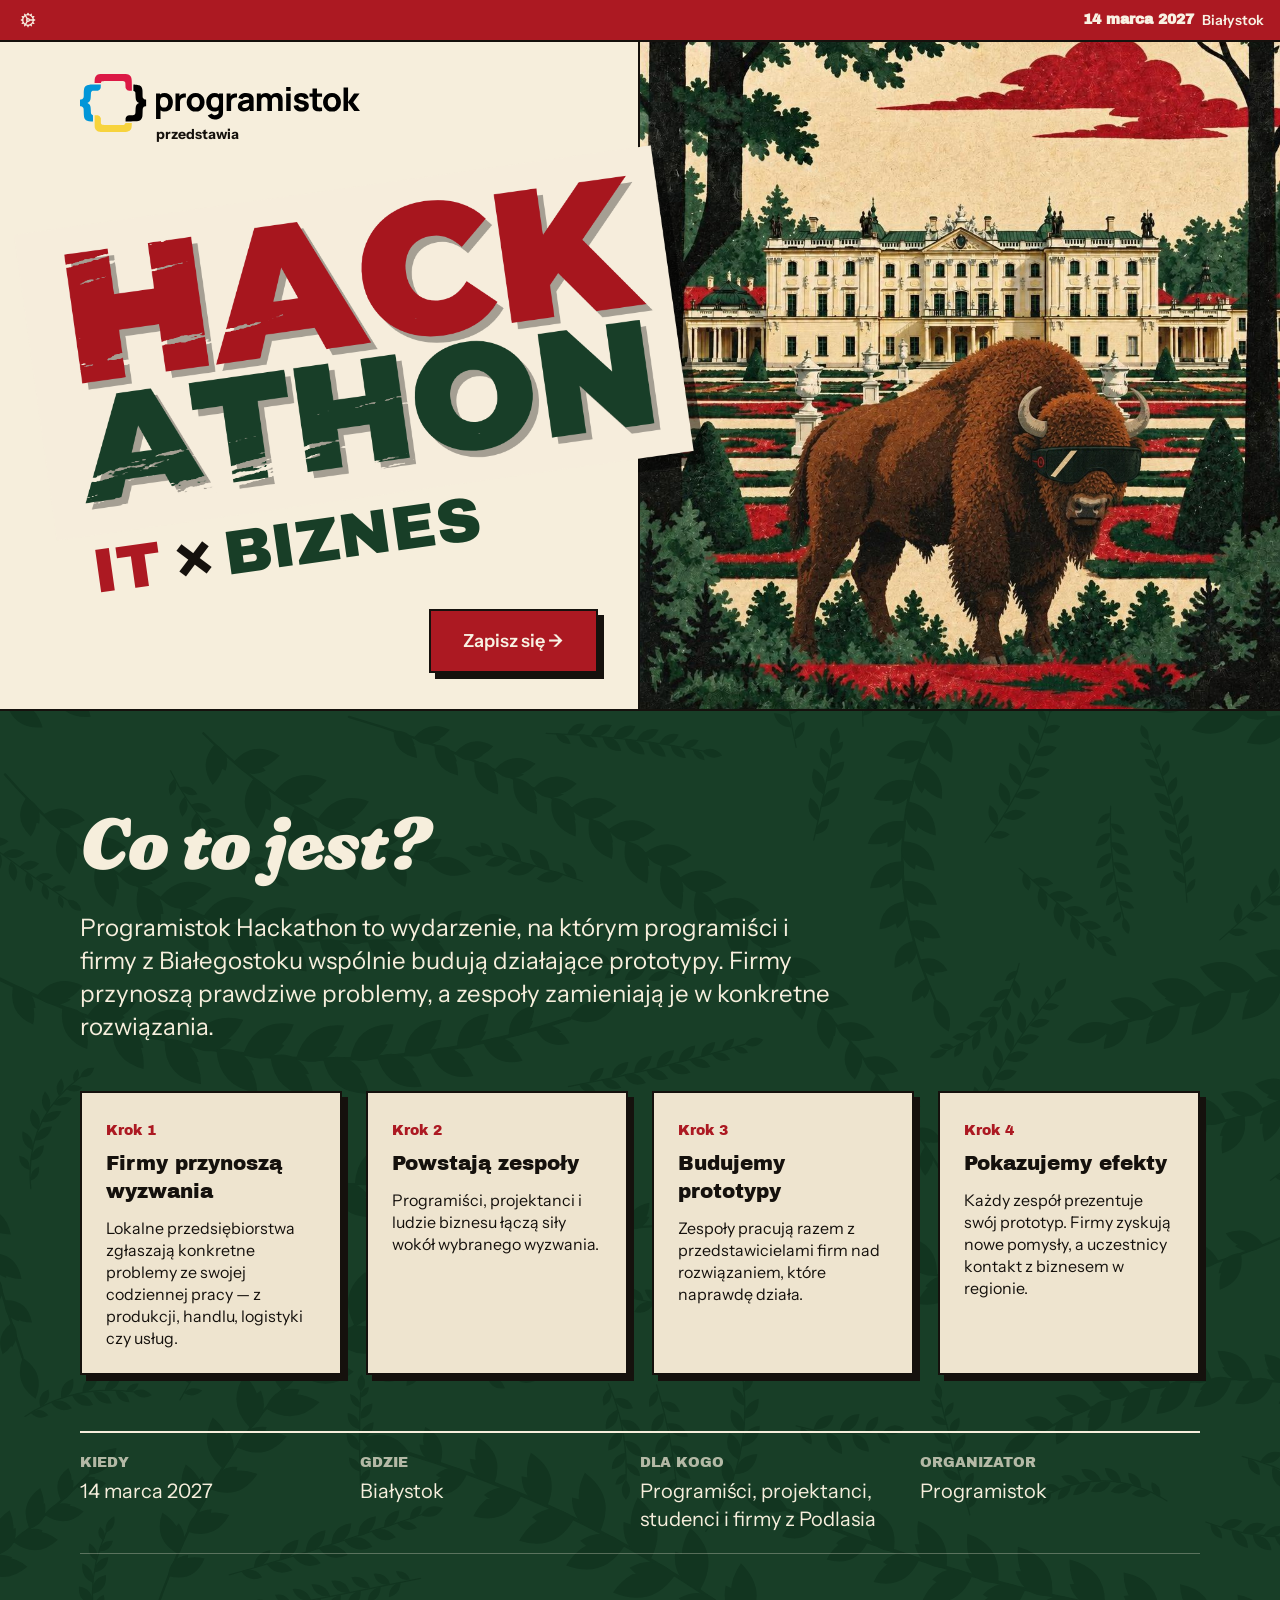
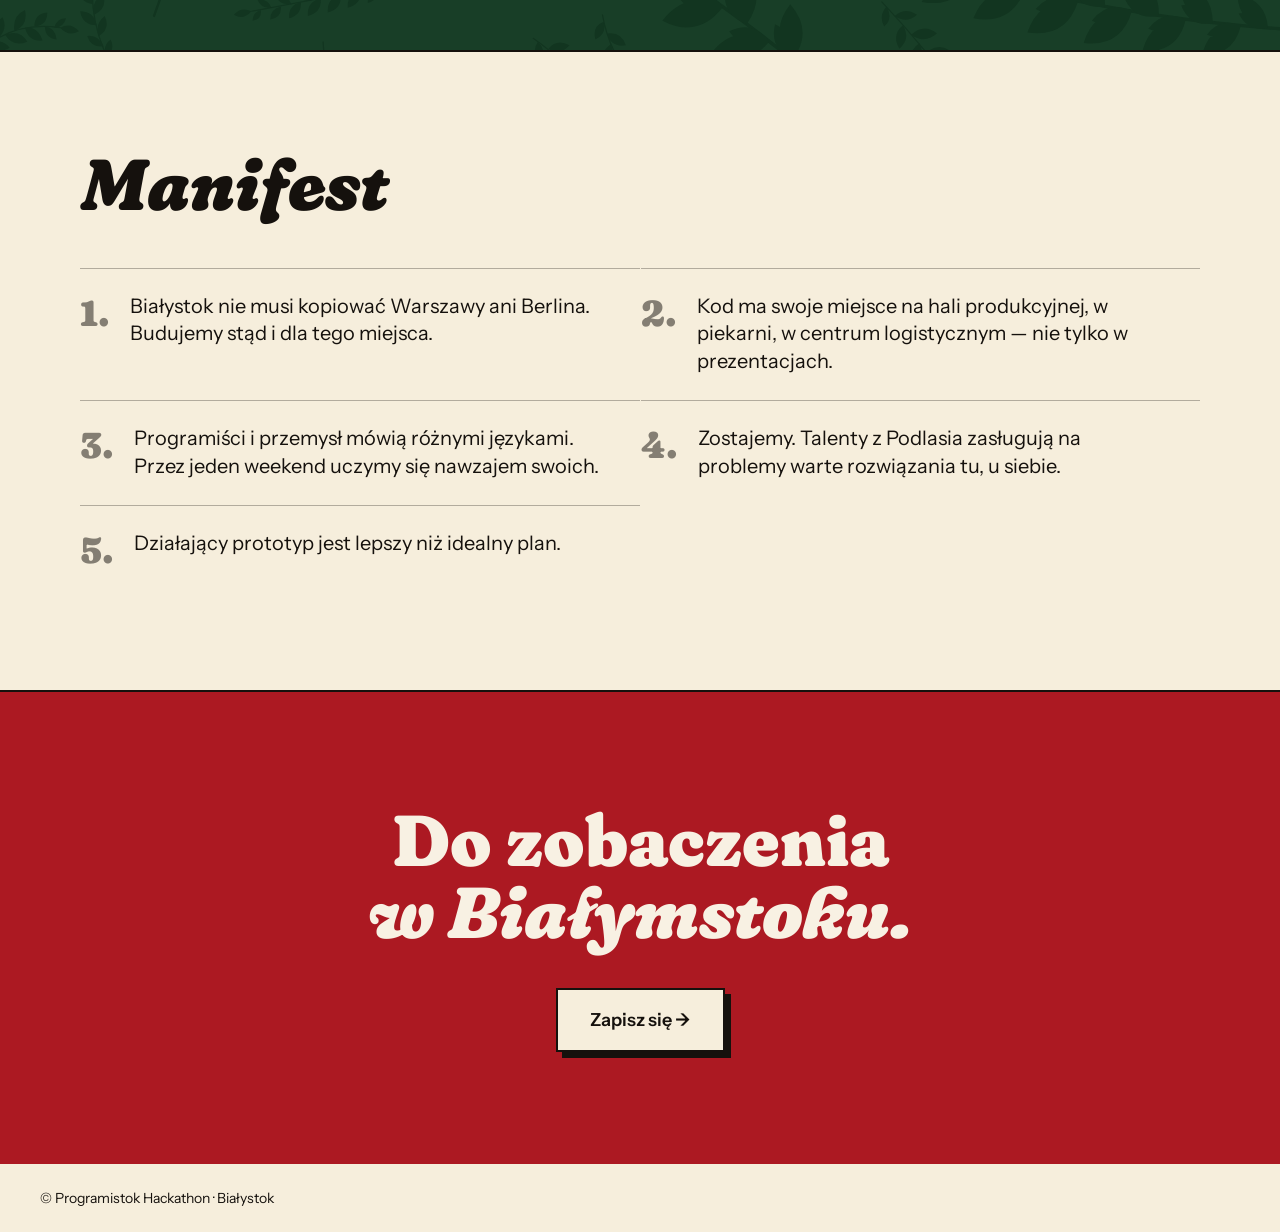
==== hack/index.html @ 5b52bf28 "build Signed-off-by: Hubert Zub <hubert.zub@gmail.com>" ====
<!doctype html>
<html lang="pl">
  <head>
    <meta charset="utf-8" />
    <meta name="viewport" content="width=device-width, initial-scale=1" />
    <title>Programistok Hackathon — Białystok</title>
    <meta
      name="description"
      content="Programistok hackathon: developers and Białystok industry building together. Read the manifesto and register."
    />
    <meta property="og:title" content="Programistok Hackathon — Białystok" />
    <meta
      property="og:description"
      content="Developers and Białystok industry building together. Register now."
    />
    <meta property="og:type" content="website" />
    <meta name="twitter:card" content="summary_large_image" />
    <link rel="icon" type="image/png" href="./favicon.png" />
    <link rel="preconnect" href="https://fonts.googleapis.com" />
    <link
      rel="stylesheet"
      href="https://fonts.googleapis.com/css2?family=Archivo+Black&family=Fraunces:ital,opsz,wght,SOFT,WONK@0,9..144,400..900,0..100,0..1;1,9..144,400..900,0..100,0..1&family=Instrument+Sans:wght@400;600&display=swap"
    />
    <script type="module" crossorigin src="./assets/index-ugSBW4aJ.js"></script>
    <link rel="stylesheet" crossorigin href="./assets/index-4-JW_P-V.css">
  </head>
  <body>
    <div id="root"></div>
  </body>
</html>
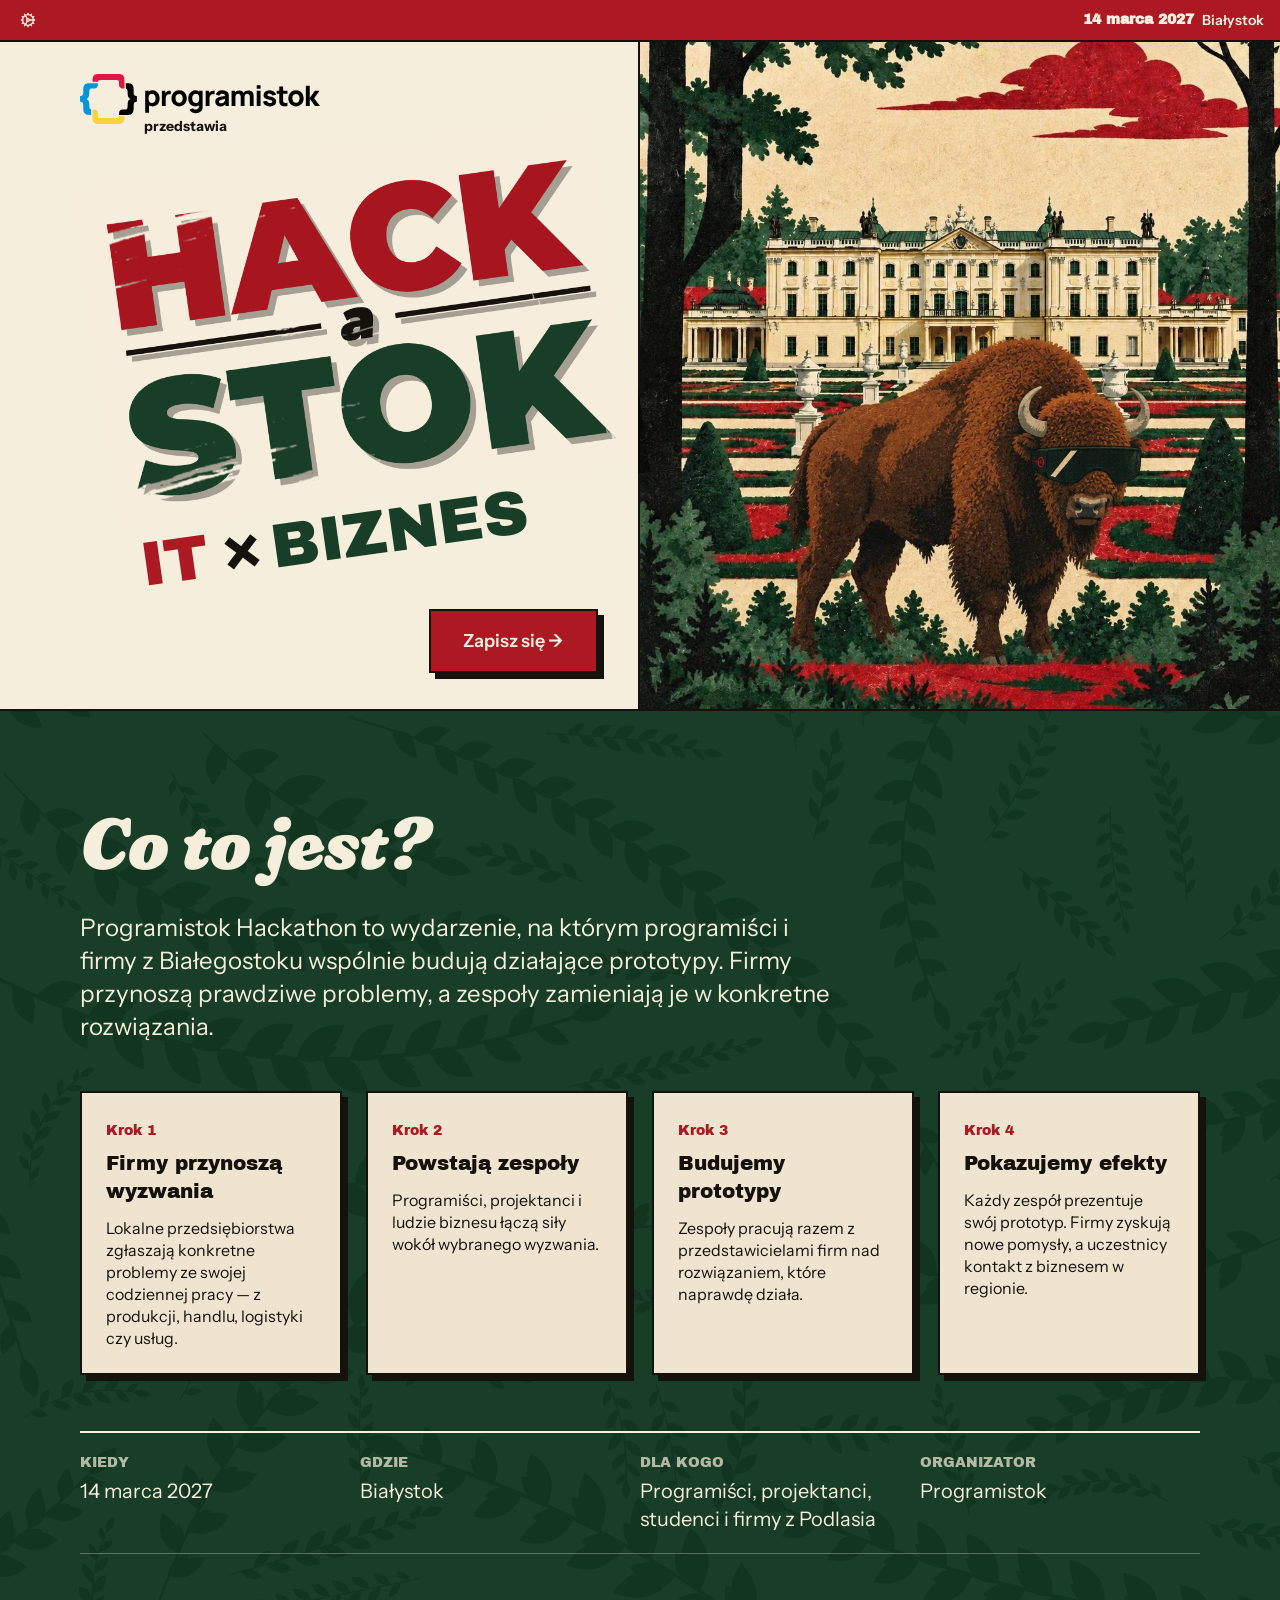
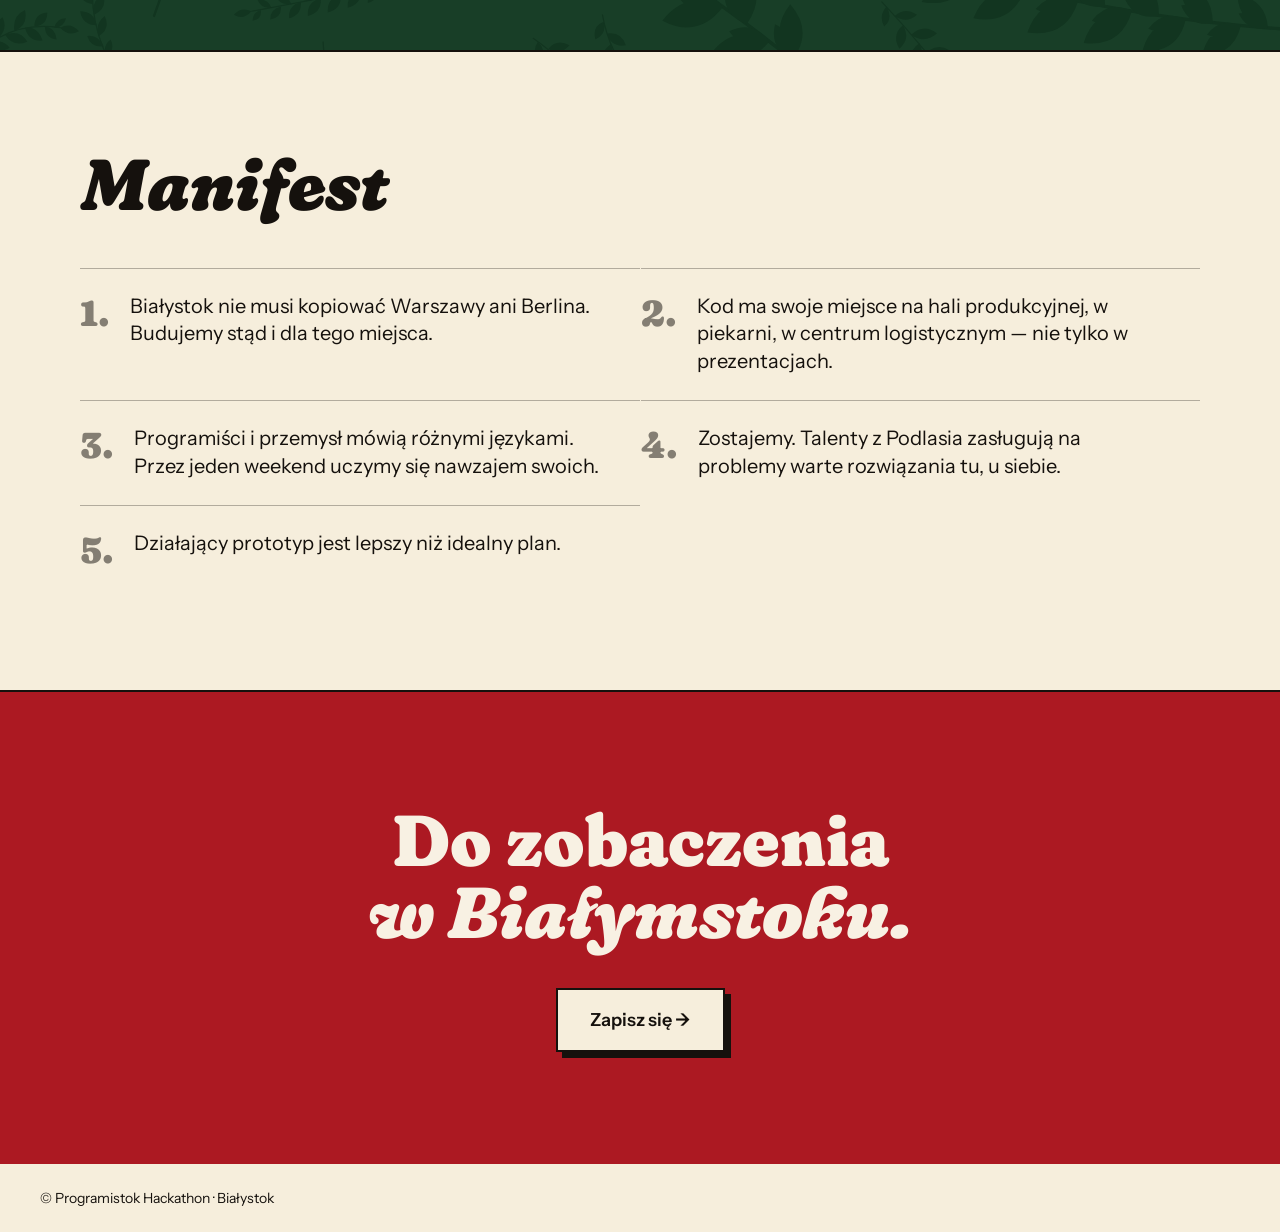
==== commit 9314b469: "new Signed-off-by: Hubert Zub <hubert.zub@gmail.com>" ====
--- a/hack/index.html
+++ b/hack/index.html
@@ -21,8 +21,8 @@
       rel="stylesheet"
       href="https://fonts.googleapis.com/css2?family=Archivo+Black&family=Fraunces:ital,opsz,wght,SOFT,WONK@0,9..144,400..900,0..100,0..1;1,9..144,400..900,0..100,0..1&family=Instrument+Sans:wght@400;600&display=swap"
     />
-    <script type="module" crossorigin src="./assets/index-ugSBW4aJ.js"></script>
-    <link rel="stylesheet" crossorigin href="./assets/index-4-JW_P-V.css">
+    <script type="module" crossorigin src="./assets/index-CFhXLmF_.js"></script>
+    <link rel="stylesheet" crossorigin href="./assets/index-CGYP4Ph3.css">
   </head>
   <body>
     <div id="root"></div>
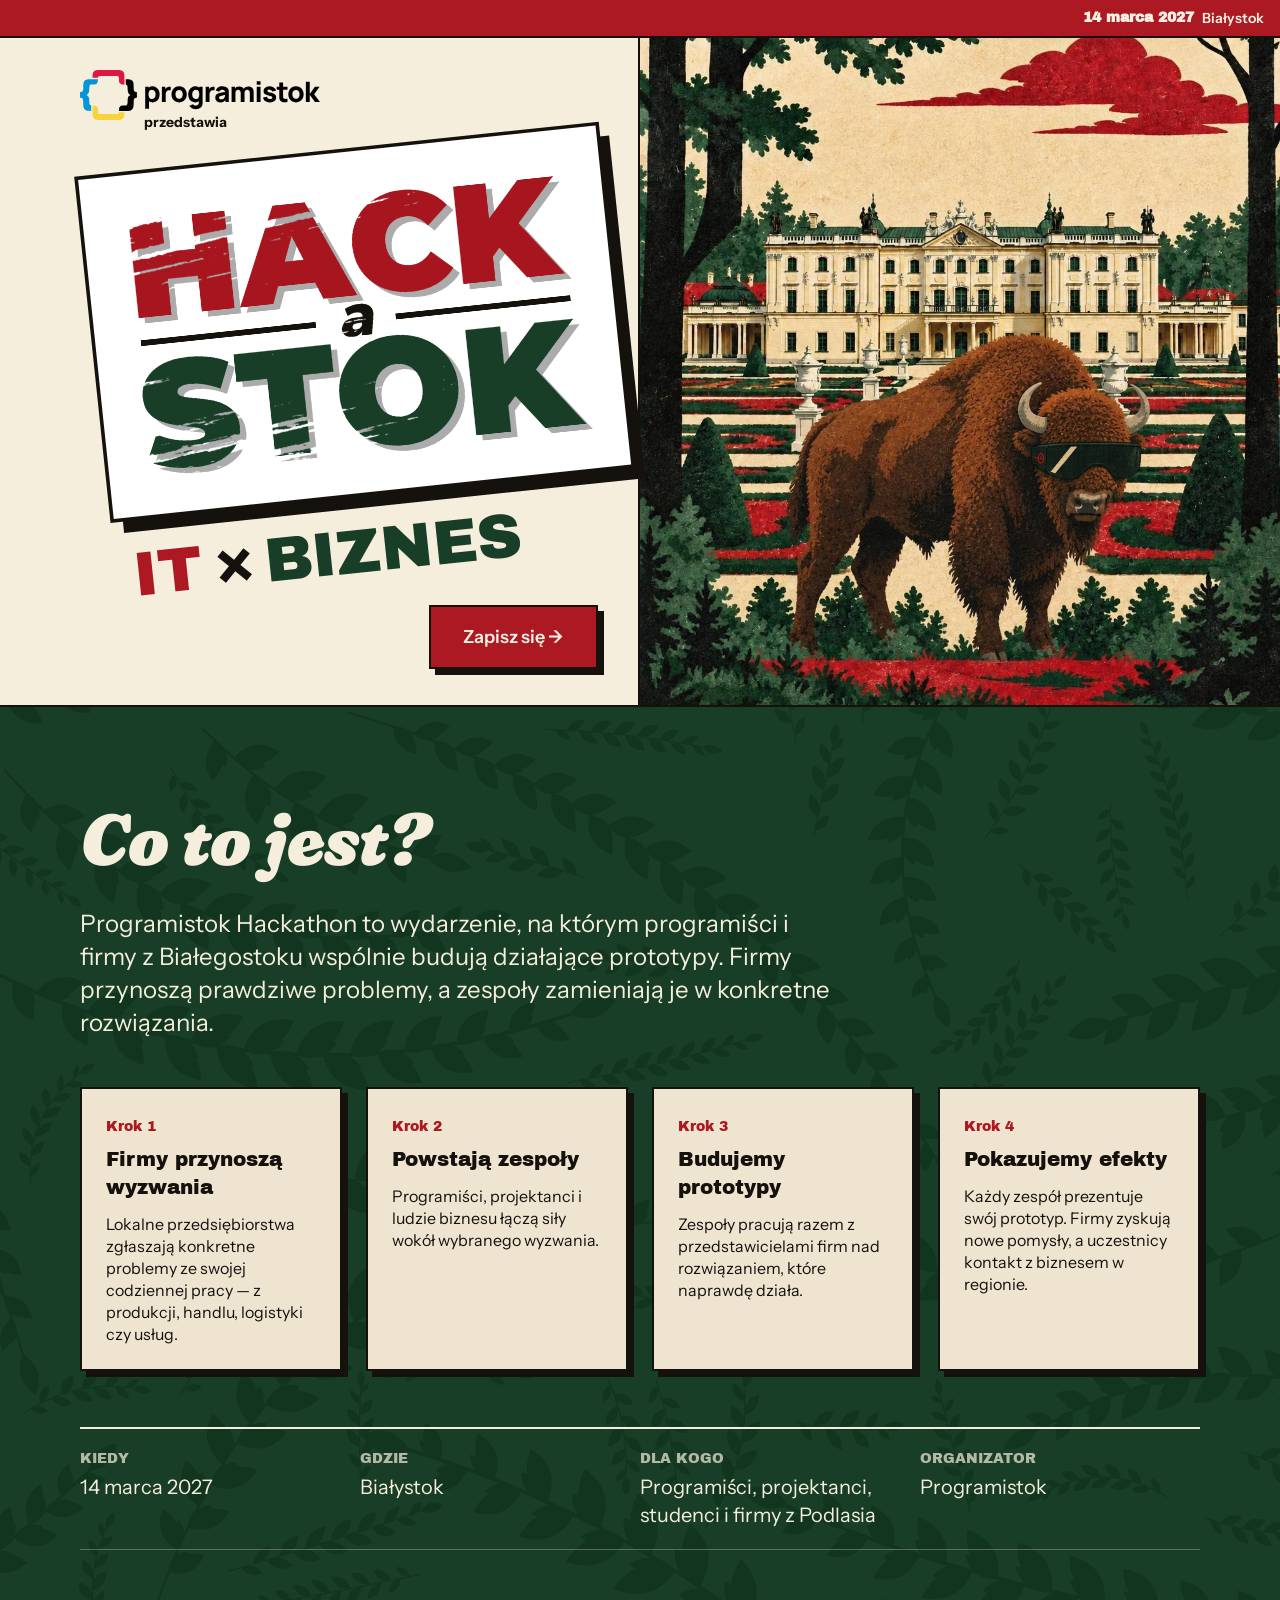
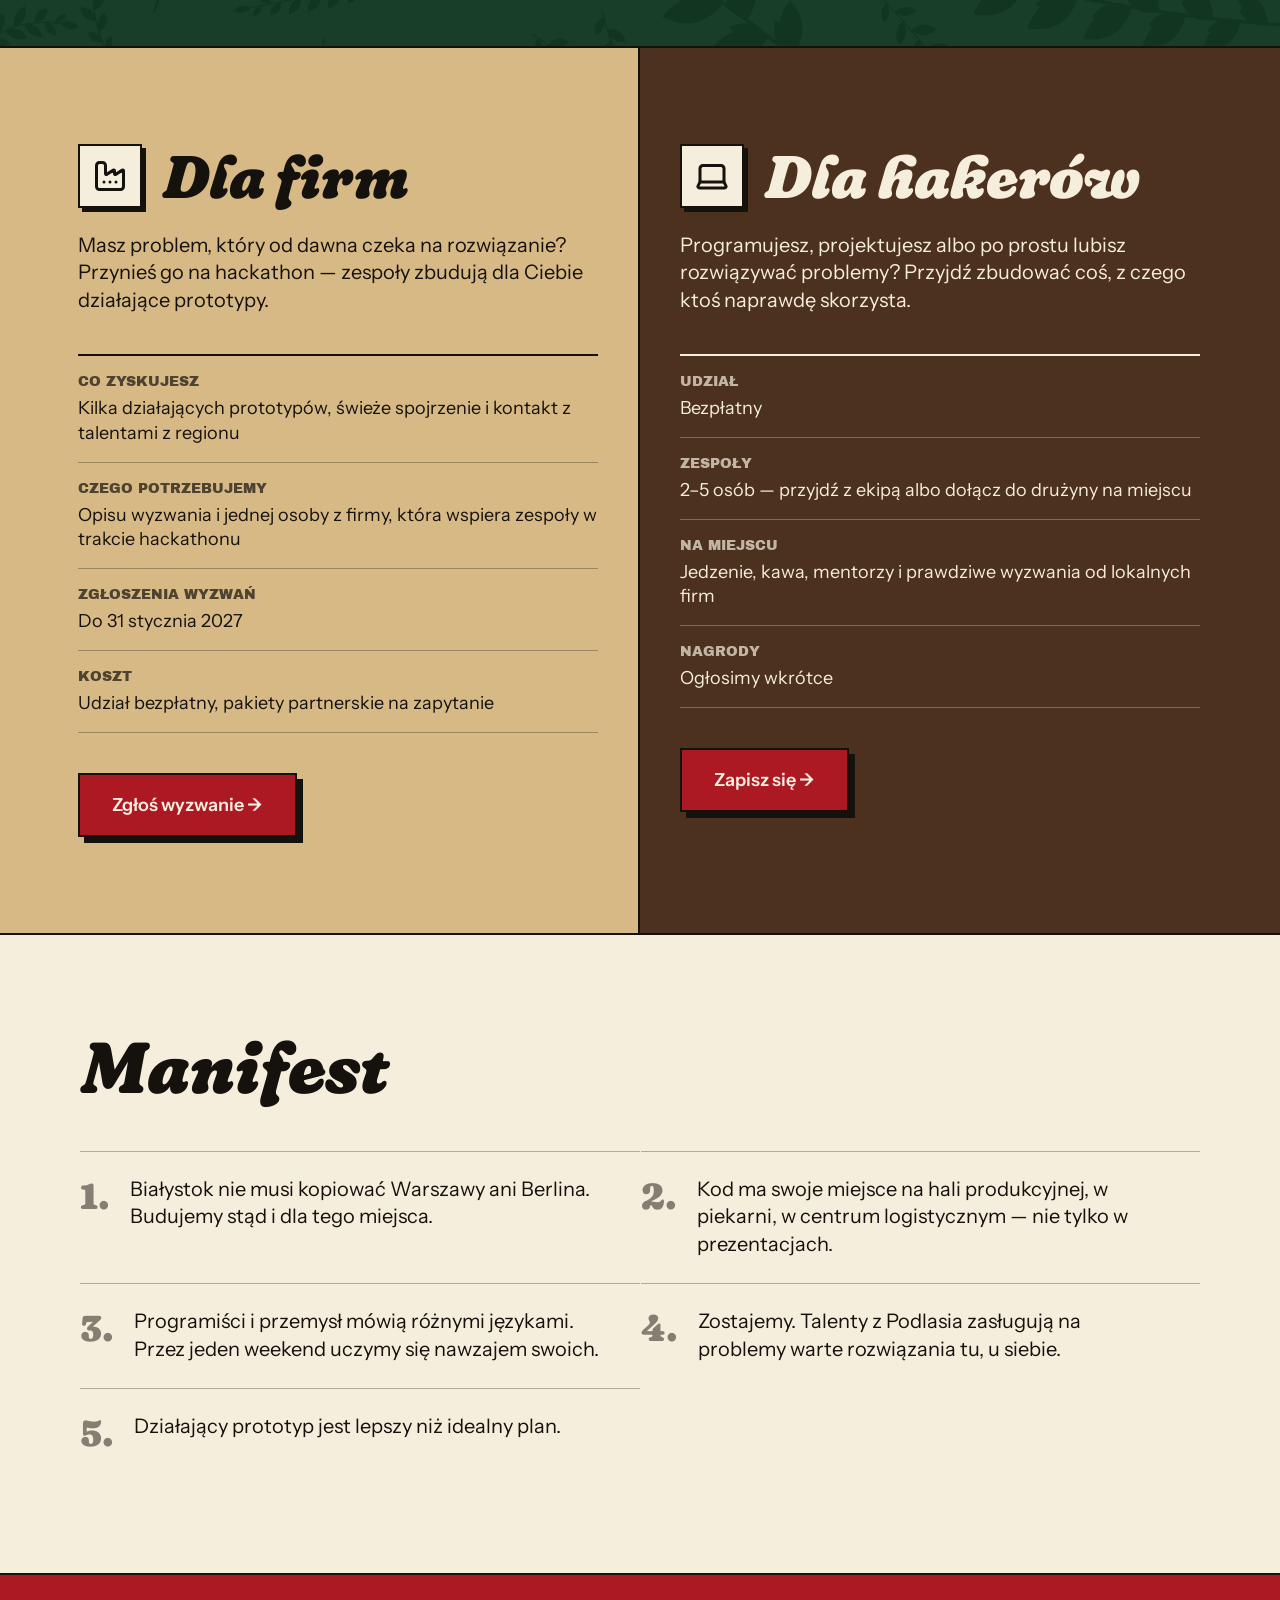
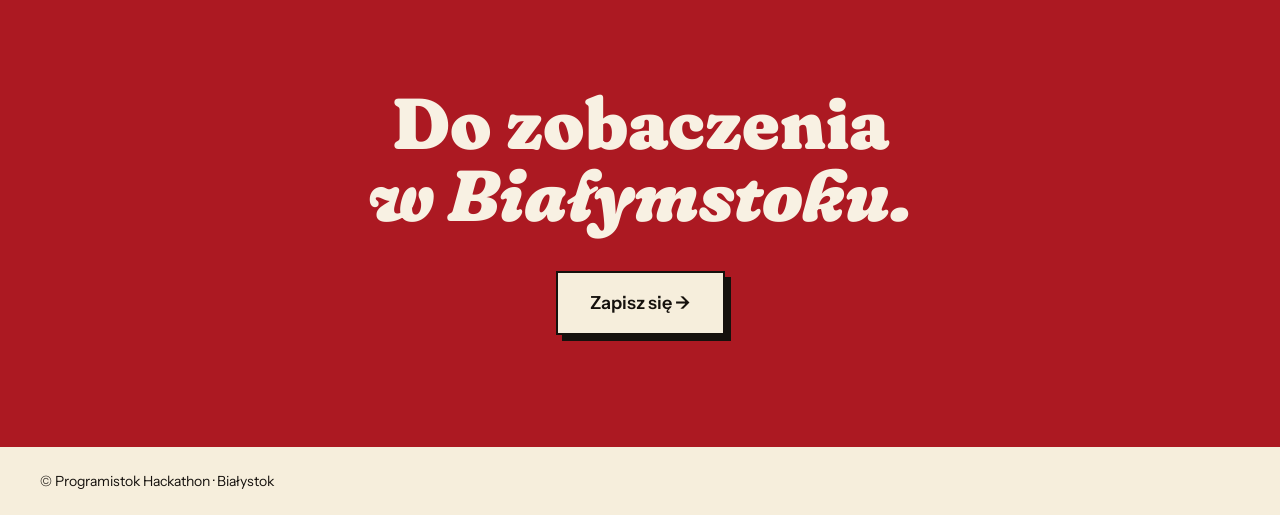
==== commit 82bbe127: "new Signed-off-by: Hubert Zub <hubert.zub@gmail.com>" ====
--- a/hack/index.html
+++ b/hack/index.html
@@ -21,8 +21,8 @@
       rel="stylesheet"
       href="https://fonts.googleapis.com/css2?family=Archivo+Black&family=Fraunces:ital,opsz,wght,SOFT,WONK@0,9..144,400..900,0..100,0..1;1,9..144,400..900,0..100,0..1&family=Instrument+Sans:wght@400;600&display=swap"
     />
-    <script type="module" crossorigin src="./assets/index-CFhXLmF_.js"></script>
-    <link rel="stylesheet" crossorigin href="./assets/index-CGYP4Ph3.css">
+    <script type="module" crossorigin src="./assets/index-Bwen_f8g.js"></script>
+    <link rel="stylesheet" crossorigin href="./assets/index-5AniInA8.css">
   </head>
   <body>
     <div id="root"></div>
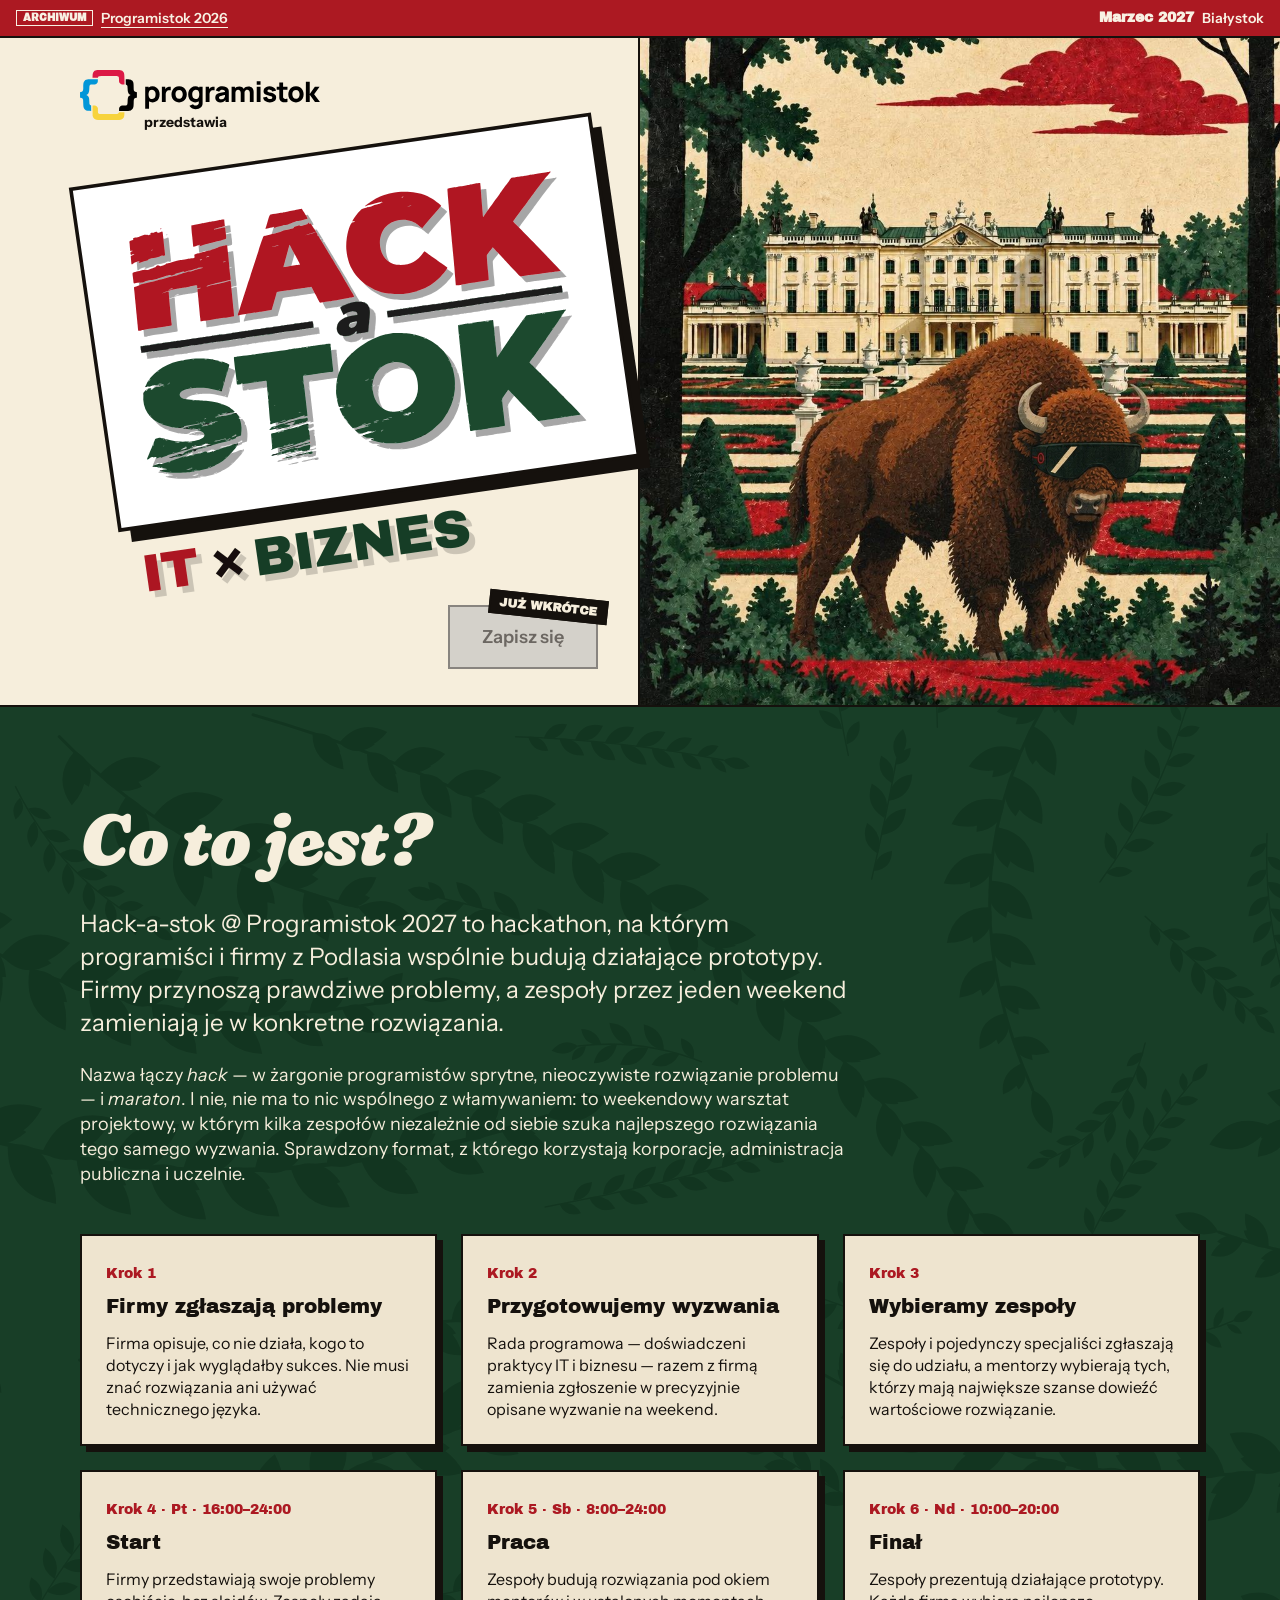
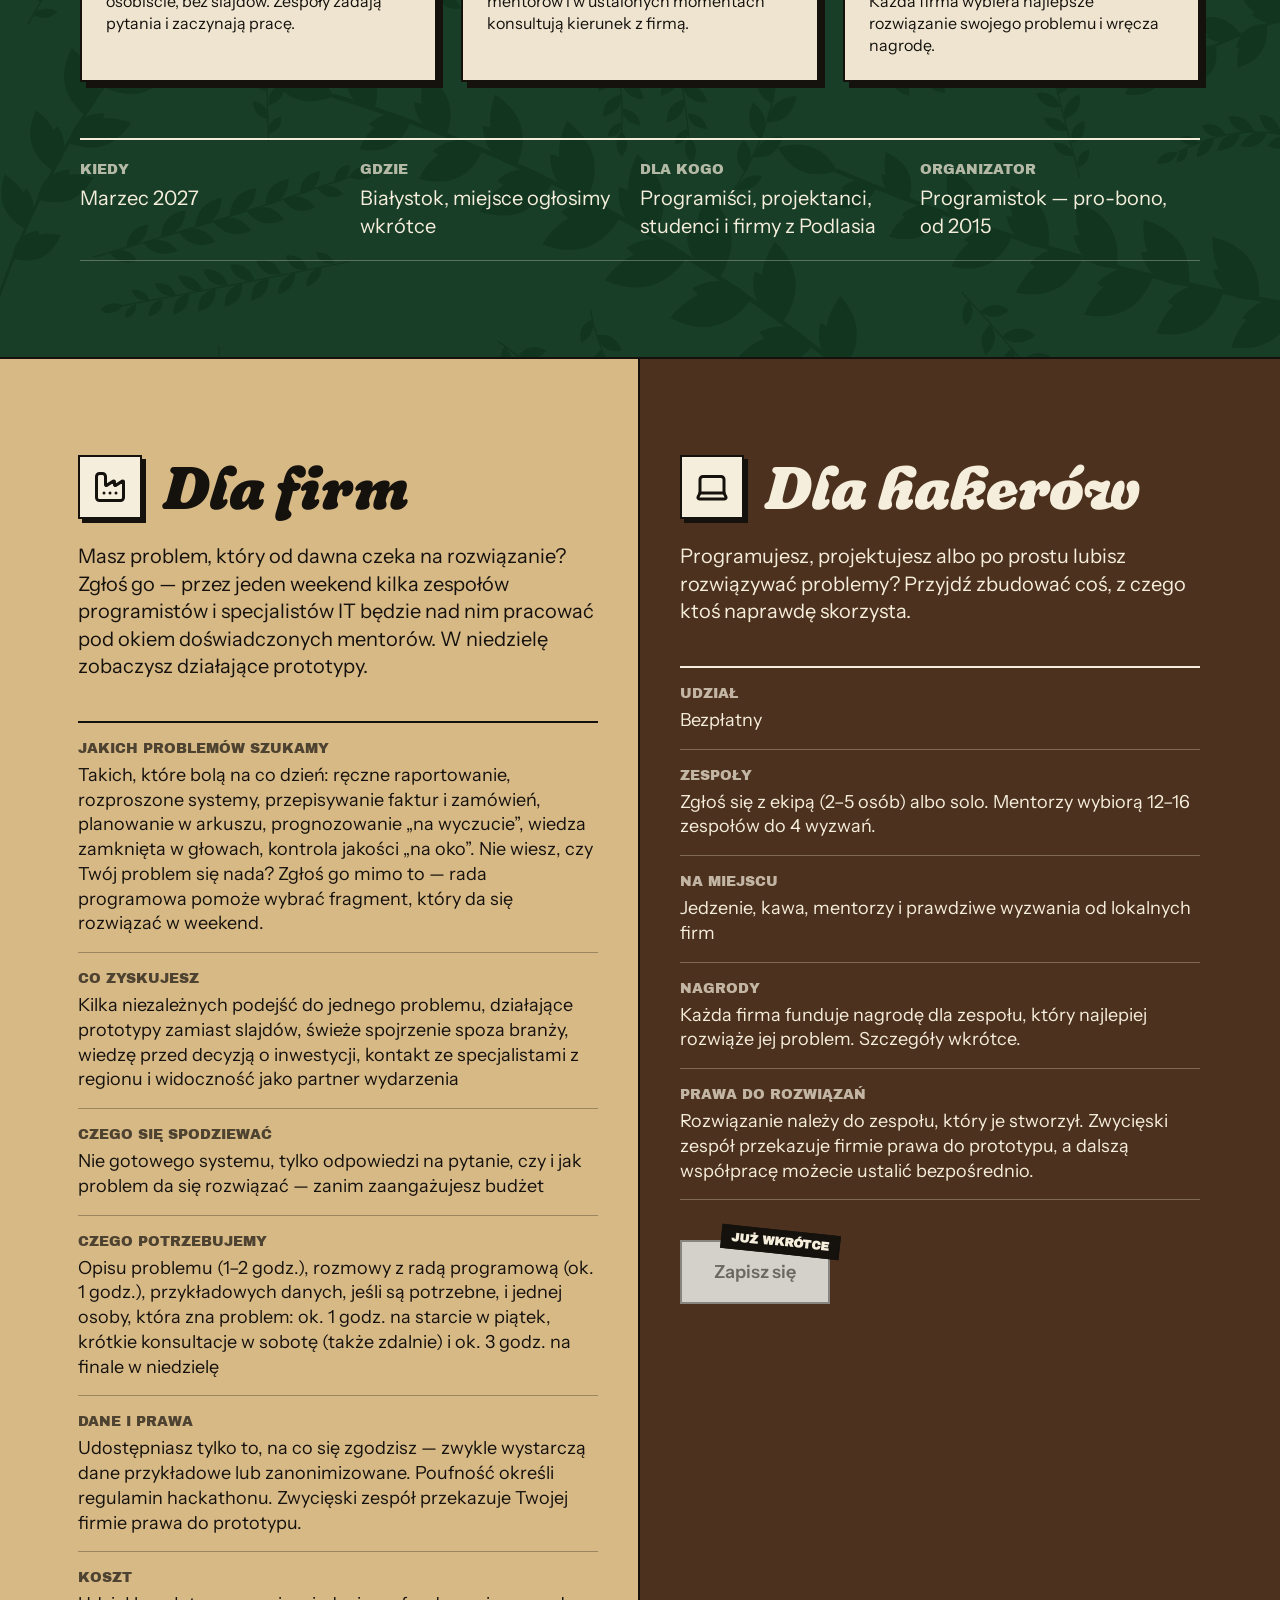
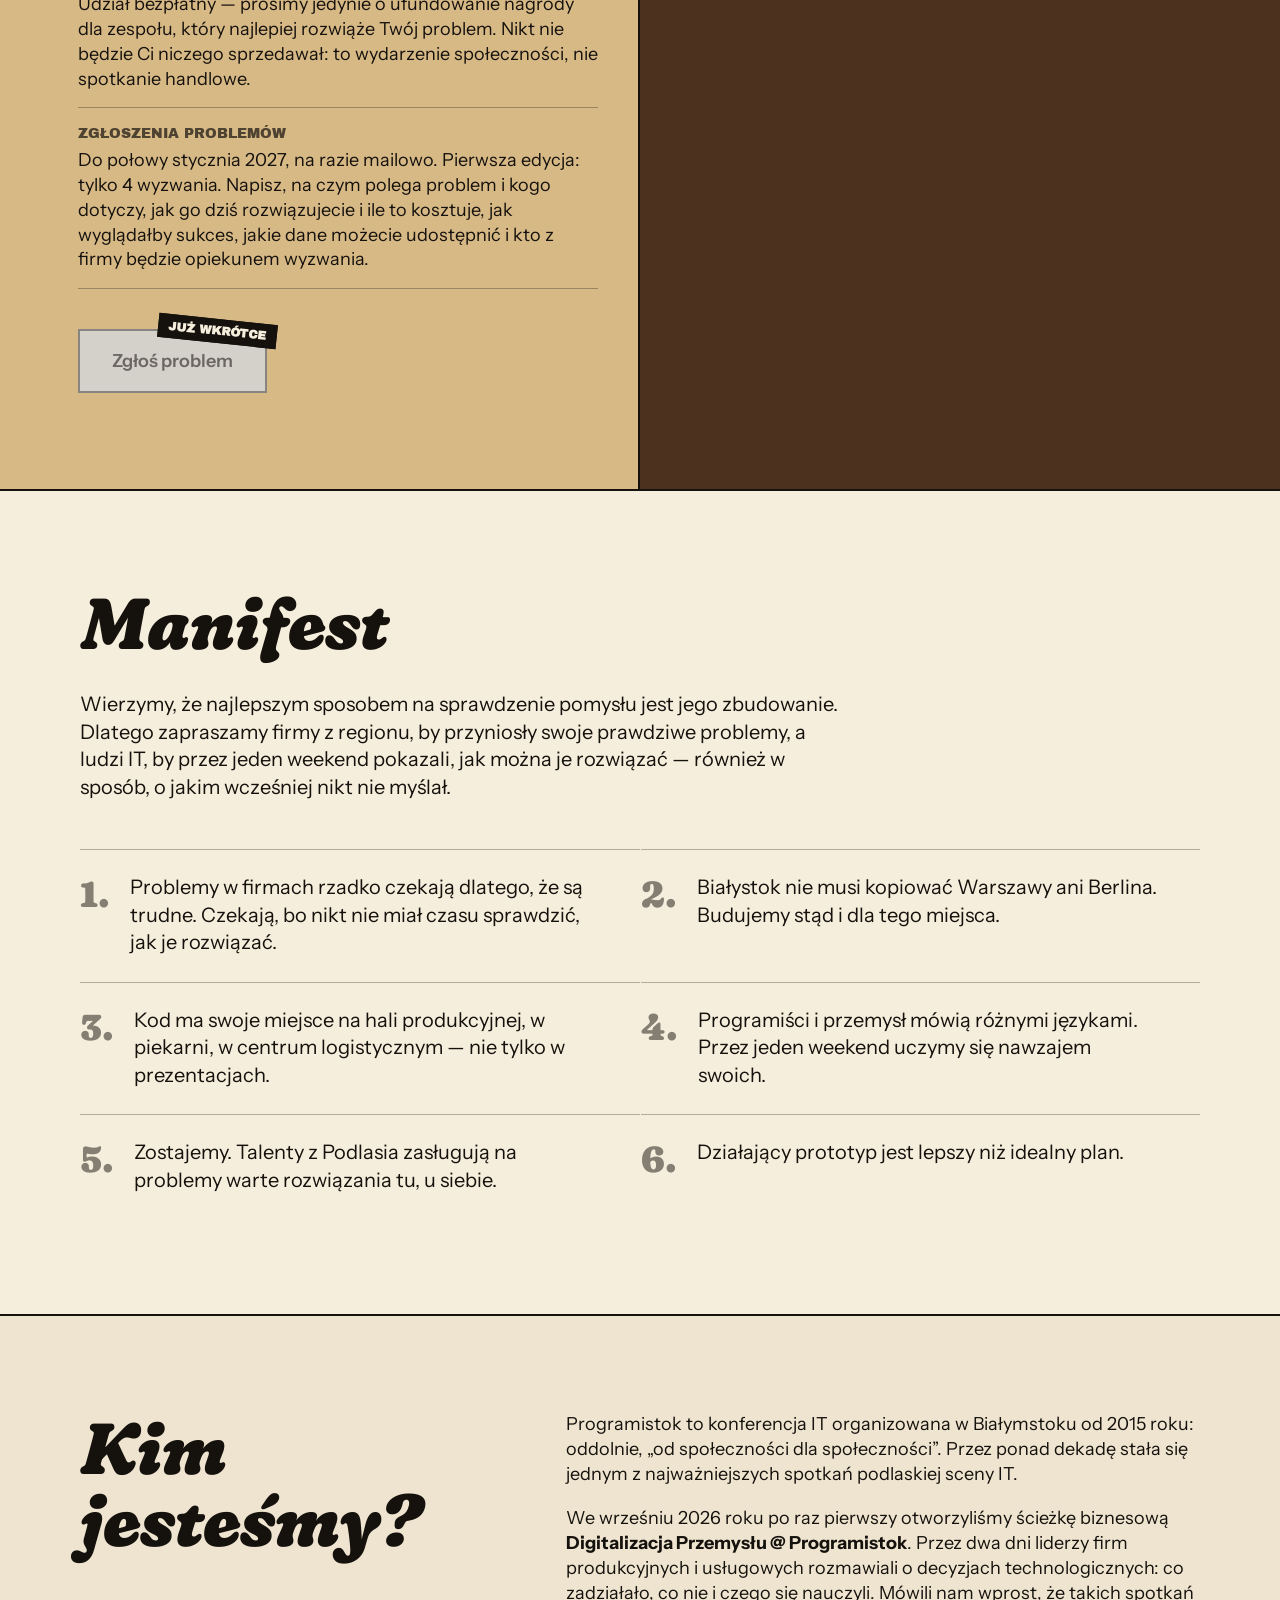
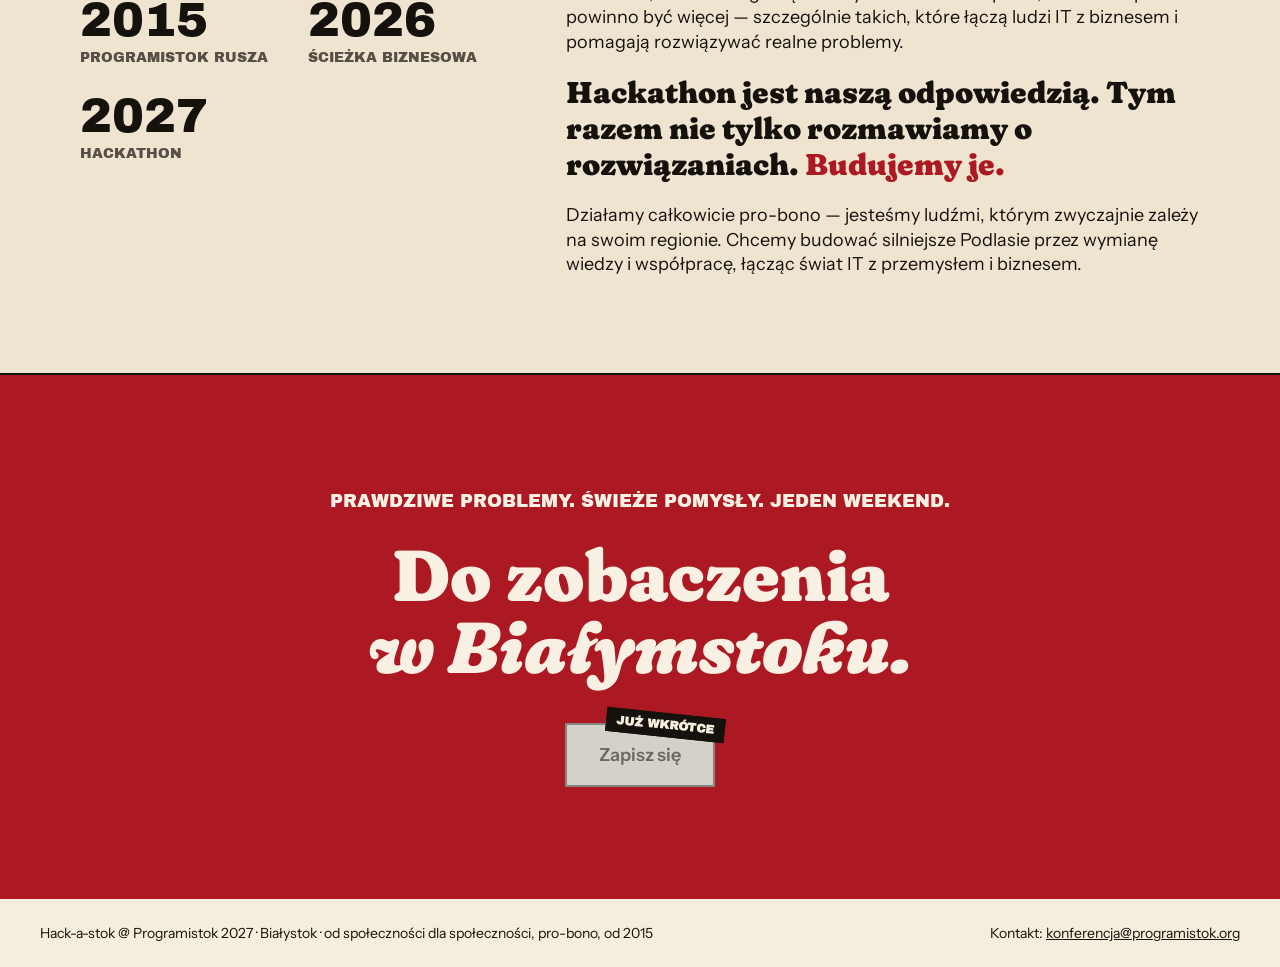
==== commit f6e9fd68: "hack new Signed-off-by: Hubert Zub <hubert.zub@gmail.com>" ====
--- a/hack/index.html
+++ b/hack/index.html
@@ -1,30 +1,14 @@
-<!doctype html>
-<html lang="pl">
-  <head>
-    <meta charset="utf-8" />
-    <meta name="viewport" content="width=device-width, initial-scale=1" />
-    <title>Programistok Hackathon — Białystok</title>
-    <meta
-      name="description"
-      content="Programistok hackathon: developers and Białystok industry building together. Read the manifesto and register."
-    />
-    <meta property="og:title" content="Programistok Hackathon — Białystok" />
-    <meta
-      property="og:description"
-      content="Developers and Białystok industry building together. Register now."
-    />
-    <meta property="og:type" content="website" />
-    <meta name="twitter:card" content="summary_large_image" />
-    <link rel="icon" type="image/png" href="./favicon.png" />
-    <link rel="preconnect" href="https://fonts.googleapis.com" />
-    <link
-      rel="stylesheet"
-      href="https://fonts.googleapis.com/css2?family=Archivo+Black&family=Fraunces:ital,opsz,wght,SOFT,WONK@0,9..144,400..900,0..100,0..1;1,9..144,400..900,0..100,0..1&family=Instrument+Sans:wght@400;600&display=swap"
-    />
-    <script type="module" crossorigin src="./assets/index-Bwen_f8g.js"></script>
-    <link rel="stylesheet" crossorigin href="./assets/index-5AniInA8.css">
-  </head>
-  <body>
-    <div id="root"></div>
-  </body>
-</html>
+<!DOCTYPE html><html lang="pl"><head><meta charset="utf-8"><meta name="viewport" content="width=device-width, initial-scale=1"><title>Hack-a-stok @ Programistok 2027 — Białystok</title><meta name="description" content="Prawdziwe problemy. Świeże pomysły. Jeden weekend. Hackathon, na którym programiści i firmy z Podlasia wspólnie budują działające prototypy."><meta property="og:title" content="Hack-a-stok @ Programistok 2027 — Białystok"><meta property="og:description" content="Prawdziwe problemy. Świeże pomysły. Jeden weekend. Zgłoś problem swojej firmy albo dołącz do zespołu."><meta property="og:type" content="website"><meta name="twitter:card" content="summary_large_image"><link rel="icon" type="image/png" href="/hack/hack-a-stok/favicon.png"><link rel="preconnect" href="https://fonts.googleapis.com"><link rel="stylesheet" href="https://fonts.googleapis.com/css2?family=Archivo+Black&family=Fraunces:ital,opsz,wght,SOFT,WONK@0,9..144,400..900,0..100,0..1;1,9..144,400..900,0..100,0..1&family=Instrument+Sans:wght@400;600&display=swap"><!-- same analytics as the rest of programistok.org (BaseLayout) --><script async src="https://plausible.io/js/pa-BdF1g3bFUj4LoA3_g57ki.js"></script><script>
+      window.plausible=window.plausible||function(){(plausible.q=plausible.q||[]).push(arguments)},plausible.init=plausible.init||function(i){plausible.o=i||{}};
+      plausible.init()
+    </script><script type="text/javascript">
+      (function(c,l,a,r,i,t,y){
+        c[a]=c[a]||function(){(c[a].q=c[a].q||[]).push(arguments)};
+        t=l.createElement(r);t.async=1;t.src="https://www.clarity.ms/tag/"+i;
+        y=l.getElementsByTagName(r)[0];y.parentNode.insertBefore(t,y);
+      })(window, document, "clarity", "script", "xmir8kmkde");
+    </script><script>
+      console.log("%c♥ In loving memory of Paweł Breś", "color:#dc1945;font-size:14px;font-weight:bold");
+    </script><link rel="stylesheet" href="/hack/_astro/index.AJBBSutx.css"></head><body><main class="min-h-screen overflow-hidden"><header class="flex items-center justify-between gap-2 whitespace-nowrap border-b-2 border-foreground bg-primary px-5 py-2 text-sm font-semibold text-primary-foreground md:px-4"><a href="https://programistok.org/" class="group flex items-center gap-2"><span class="border border-current px-1.5 font-archivo text-[10px] uppercase">Archiwum</span><span class="underline underline-offset-4 group-hover:no-underline">Programistok 2026</span></a><span class="flex items-center gap-2"><time datetime="2027-03" class="font-archivo">Marzec 2027</time><!-- no room next to the archive link on phones --><span class="hidden sm:inline">Białystok</span></span></header><section class="poster-hero relative grid md:grid-cols-2"><div class="relative flex flex-col border-b-2 border-foreground px-5 pb-10 pt-7 md:border-b-0 md:border-r-2 md:px-10 md:pb-9"><div class="hero-logotype flex flex-col items-start"><img src="/hack/hack-a-stok/programistok-z-napisem.svg" alt="Programistok logo" class="mt-1 w-60"><div><p class="-mt-2 ml-16 text-sm font-bold">przedstawia</p></div></div><h1 aria-label="HACK A STOK — IT × BIZNES" class="hackaton-headline pointer-events-none z-10 mt-5 font-archivo"><!-- viewBox hugs the drawn content so mobile gets no dead space; the paper's top-right corner overflows on purpose --><svg viewBox="0 82 500 354" class="block w-full overflow-visible" aria-hidden="true"><defs><!-- hard shadow like the paper's: no blur, black at 35%, offset down-right --><filter id="lettering-shadow"><feDropShadow dx="5" dy="5" stdDeviation="0" flood-opacity="0.35"></feDropShadow></filter><filter id="tagline-shadow"><feDropShadow dx="5" dy="5" stdDeviation="0" flood-opacity="0.175"></feDropShadow></filter></defs><!-- paper and its hard shadow match the lettering's -8.2° tilt around the paper's center (243, 211) --><rect x="24" y="67" width="438" height="288" transform="translate(10 10) rotate(-8.2 243 211)" class="headline-ink"></rect><rect x="24" y="67" width="438" height="288" transform="rotate(-8.2 243 211)" class="headline-paper"></rect><!-- the SVG is drawn at -8.2° already: canvas 3072×1536, lettering centered at (1551, 750);
+                   0.2 scale centers it on the paper with some padding --><image href="/hack/hack-a-stok/variant-9-vector.svg" x="-67" y="61" width="614" height="307" filter="url(#lettering-shadow)"></image><!-- 85% of the original 52px size, 8 lower to clear the paper's shadow;
+                   the outer group keeps the shadow offset in screen space like the lettering's --><g filter="url(#tagline-shadow)"><g transform="translate(0 8) rotate(-8.2 20 240)"><text x="40" y="433" font-size="44" class="headline-crimson">IT</text><text x="98" y="430.5" font-size="44" class="headline-ink">×</text><text x="134" y="433" font-size="44" class="headline-green">BIZNES</text></g></g></svg></h1><div class="hero-register mt-6 flex justify-end md:mt-auto"><button type="button" disabled class="relative inline-block cursor-not-allowed border-2 border-foreground/40 bg-[oklch(0.86_0.01_85)] px-8 py-4 text-lg font-semibold text-foreground/55">Zapisz się<span class="absolute -top-3 -right-3 rotate-6 whitespace-nowrap border-2 border-foreground bg-foreground px-2 py-0.5 font-archivo text-xs uppercase text-background">Już wkrótce</span></button></div></div><div class="relative min-h-[60vh] md:min-h-0"><img src="/hack/hack-a-stok/bialystok-poster-cyber.jpg" alt="European bison wearing illustrated cybernetic sunglasses in the French gardens of Branicki Palace, Białystok, poster illustration" width="1024" height="1280" class="poster-hero-image absolute inset-0 h-full w-full object-cover"></div></section><section class="border-y-2 border-foreground bg-secondary bg-cover bg-center text-secondary-foreground" style="background-image: url(/hack/hack-a-stok/manifest-foliage.svg)"><div class="mx-auto max-w-300 px-5 py-16 md:px-10 md:py-24"><h2 class="font-display text-5xl font-black italic md:text-7xl">Co to jest?</h2><p class="mt-8 max-w-3xl text-2xl leading-snug">Hack-a-stok @ Programistok 2027 to hackathon, na którym programiści i firmy z Podlasia wspólnie budują działające prototypy. Firmy przynoszą prawdziwe problemy, a zespoły przez jeden weekend zamieniają je w konkretne rozwiązania.</p><p class="mt-6 max-w-3xl text-lg leading-snug">Nazwa łączy <em>hack</em> — w żargonie programistów sprytne, nieoczywiste rozwiązanie problemu — i <em>maraton</em>. I nie, nie ma to nic wspólnego z włamywaniem: to weekendowy warsztat projektowy, w którym kilka zespołów niezależnie od siebie szuka najlepszego rozwiązania tego samego wyzwania. Sprawdzony format, z którego korzystają korporacje, administracja publiczna i uczelnie.</p><ol class="mt-12 grid gap-6 md:grid-cols-2 lg:grid-cols-3"><li class="border-2 border-foreground bg-card p-6 text-card-foreground shadow-[6px_6px_0_0_var(--foreground)]"><span class="font-archivo text-sm text-primary">Krok 1</span><h3 class="mt-2 font-archivo text-xl">Firmy zgłaszają problemy</h3><p class="mt-3 leading-snug">Firma opisuje, co nie działa, kogo to dotyczy i jak wyglądałby sukces. Nie musi znać rozwiązania ani używać technicznego języka.</p></li><li class="border-2 border-foreground bg-card p-6 text-card-foreground shadow-[6px_6px_0_0_var(--foreground)]"><span class="font-archivo text-sm text-primary">Krok 2</span><h3 class="mt-2 font-archivo text-xl">Przygotowujemy wyzwania</h3><p class="mt-3 leading-snug">Rada programowa — doświadczeni praktycy IT i biznesu — razem z firmą zamienia zgłoszenie w precyzyjnie opisane wyzwanie na weekend.</p></li><li class="border-2 border-foreground bg-card p-6 text-card-foreground shadow-[6px_6px_0_0_var(--foreground)]"><span class="font-archivo text-sm text-primary">Krok 3</span><h3 class="mt-2 font-archivo text-xl">Wybieramy zespoły</h3><p class="mt-3 leading-snug">Zespoły i pojedynczy specjaliści zgłaszają się do udziału, a mentorzy wybierają tych, którzy mają największe szanse dowieźć wartościowe rozwiązanie.</p></li><li class="border-2 border-foreground bg-card p-6 text-card-foreground shadow-[6px_6px_0_0_var(--foreground)]"><span class="font-archivo text-sm text-primary">Krok 4 · Pt · 16:00–24:00</span><h3 class="mt-2 font-archivo text-xl">Start</h3><p class="mt-3 leading-snug">Firmy przedstawiają swoje problemy osobiście, bez slajdów. Zespoły zadają pytania i zaczynają pracę.</p></li><li class="border-2 border-foreground bg-card p-6 text-card-foreground shadow-[6px_6px_0_0_var(--foreground)]"><span class="font-archivo text-sm text-primary">Krok 5 · Sb · 8:00–24:00</span><h3 class="mt-2 font-archivo text-xl">Praca</h3><p class="mt-3 leading-snug">Zespoły budują rozwiązania pod okiem mentorów i w ustalonych momentach konsultują kierunek z firmą.</p></li><li class="border-2 border-foreground bg-card p-6 text-card-foreground shadow-[6px_6px_0_0_var(--foreground)]"><span class="font-archivo text-sm text-primary">Krok 6 · Nd · 10:00–20:00</span><h3 class="mt-2 font-archivo text-xl">Finał</h3><p class="mt-3 leading-snug">Zespoły prezentują działające prototypy. Każda firma wybiera najlepsze rozwiązanie swojego problemu i wręcza nagrodę.</p></li></ol><dl class="mt-14 grid border-t-2 border-current sm:grid-cols-2 lg:grid-cols-4"><div class="border-b border-current/30 py-5 sm:pr-6"><dt class="font-archivo text-sm uppercase opacity-70">Kiedy</dt><dd class="mt-1 text-xl">Marzec 2027</dd></div><div class="border-b border-current/30 py-5 sm:pr-6"><dt class="font-archivo text-sm uppercase opacity-70">Gdzie</dt><dd class="mt-1 text-xl">Białystok, miejsce ogłosimy wkrótce</dd></div><div class="border-b border-current/30 py-5 sm:pr-6"><dt class="font-archivo text-sm uppercase opacity-70">Dla kogo</dt><dd class="mt-1 text-xl">Programiści, projektanci, studenci i firmy z Podlasia</dd></div><div class="border-b border-current/30 py-5 sm:pr-6"><dt class="font-archivo text-sm uppercase opacity-70">Organizator</dt><dd class="mt-1 text-xl">Programistok — pro-bono, od 2015</dd></div></dl></div></section><!-- side by side on large screens: colors bleed to the viewport edges, text stays in the 1200px column --><section class="grid border-b-2 border-foreground lg:grid-cols-2"><div class="bg-ochre text-foreground border-b-2 border-foreground lg:border-b-0 lg:border-r-2"><div class="mx-auto max-w-300 px-5 py-16 md:px-10 md:py-24 lg:max-w-150 lg:mr-0"><h2 class="flex items-center gap-3 font-display text-4xl font-black italic sm:gap-5 sm:text-5xl md:text-6xl"><span class="flex size-11 shrink-0 items-center justify-center border-2 border-foreground bg-background text-foreground shadow-[4px_4px_0_0_var(--foreground)] sm:size-14 md:size-16"><svg viewBox="0 0 24 24" fill="none" stroke="currentColor" stroke-width="2" stroke-linecap="round" stroke-linejoin="round" class="size-6 sm:size-8 md:size-9" aria-hidden="true"><path d="M12 16h.01"></path><path d="M16 16h.01"></path><path d="M3 19a2 2 0 0 0 2 2h14a2 2 0 0 0 2-2V8.5a.5.5 0 0 0-.769-.422l-4.462 2.844A.5.5 0 0 1 15 10.5v-2a.5.5 0 0 0-.769-.422L9.77 10.922A.5.5 0 0 1 9 10.5V5a2 2 0 0 0-2-2H5a2 2 0 0 0-2 2z"></path><path d="M8 16h.01"></path></svg></span>Dla firm</h2><p class="mt-6 text-xl leading-snug">Masz problem, który od dawna czeka na rozwiązanie? Zgłoś go — przez jeden weekend kilka zespołów programistów i specjalistów IT będzie nad nim pracować pod okiem doświadczonych mentorów. W niedzielę zobaczysz działające prototypy.</p><dl class="mt-10 border-t-2 border-current"><div class="border-b border-current/30 py-4"><dt class="font-archivo text-sm uppercase opacity-70">Jakich problemów szukamy</dt><dd class="mt-1 text-lg leading-snug">Takich, które bolą na co dzień: ręczne raportowanie, rozproszone systemy, przepisywanie faktur i zamówień, planowanie w arkuszu, prognozowanie „na wyczucie”, wiedza zamknięta w głowach, kontrola jakości „na oko”. Nie wiesz, czy Twój problem się nada? Zgłoś go mimo to — rada programowa pomoże wybrać fragment, który da się rozwiązać w weekend.</dd></div><div class="border-b border-current/30 py-4"><dt class="font-archivo text-sm uppercase opacity-70">Co zyskujesz</dt><dd class="mt-1 text-lg leading-snug">Kilka niezależnych podejść do jednego problemu, działające prototypy zamiast slajdów, świeże spojrzenie spoza branży, wiedzę przed decyzją o inwestycji, kontakt ze specjalistami z regionu i widoczność jako partner wydarzenia</dd></div><div class="border-b border-current/30 py-4"><dt class="font-archivo text-sm uppercase opacity-70">Czego się spodziewać</dt><dd class="mt-1 text-lg leading-snug">Nie gotowego systemu, tylko odpowiedzi na pytanie, czy i jak problem da się rozwiązać — zanim zaangażujesz budżet</dd></div><div class="border-b border-current/30 py-4"><dt class="font-archivo text-sm uppercase opacity-70">Czego potrzebujemy</dt><dd class="mt-1 text-lg leading-snug">Opisu problemu (1–2 godz.), rozmowy z radą programową (ok. 1 godz.), przykładowych danych, jeśli są potrzebne, i jednej osoby, która zna problem: ok. 1 godz. na starcie w piątek, krótkie konsultacje w sobotę (także zdalnie) i ok. 3 godz. na finale w niedzielę</dd></div><div class="border-b border-current/30 py-4"><dt class="font-archivo text-sm uppercase opacity-70">Dane i prawa</dt><dd class="mt-1 text-lg leading-snug">Udostępniasz tylko to, na co się zgodzisz — zwykle wystarczą dane przykładowe lub zanonimizowane. Poufność określi regulamin hackathonu. Zwycięski zespół przekazuje Twojej firmie prawa do prototypu.</dd></div><div class="border-b border-current/30 py-4"><dt class="font-archivo text-sm uppercase opacity-70">Koszt</dt><dd class="mt-1 text-lg leading-snug">Udział bezpłatny — prosimy jedynie o ufundowanie nagrody dla zespołu, który najlepiej rozwiąże Twój problem. Nikt nie będzie Ci niczego sprzedawał: to wydarzenie społeczności, nie spotkanie handlowe.</dd></div><div class="border-b border-current/30 py-4"><dt class="font-archivo text-sm uppercase opacity-70">Zgłoszenia problemów</dt><dd class="mt-1 text-lg leading-snug">Do połowy stycznia 2027, na razie mailowo. Pierwsza edycja: tylko 4 wyzwania. Napisz, na czym polega problem i kogo dotyczy, jak go dziś rozwiązujecie i ile to kosztuje, jak wyglądałby sukces, jakie dane możecie udostępnić i kto z firmy będzie opiekunem wyzwania.</dd></div></dl><div class="mt-10"><button type="button" disabled class="relative inline-block cursor-not-allowed border-2 border-foreground/40 bg-[oklch(0.86_0.01_85)] px-8 py-4 text-lg font-semibold text-foreground/55">Zgłoś problem<span class="absolute -top-3 -right-3 rotate-6 whitespace-nowrap border-2 border-foreground bg-foreground px-2 py-0.5 font-archivo text-xs uppercase text-background">Już wkrótce</span></button></div></div></div><div class="bg-umber text-secondary-foreground "><div class="mx-auto max-w-300 px-5 py-16 md:px-10 md:py-24 lg:max-w-150 lg:ml-0"><h2 class="flex items-center gap-3 font-display text-4xl font-black italic sm:gap-5 sm:text-5xl md:text-6xl"><span class="flex size-11 shrink-0 items-center justify-center border-2 border-foreground bg-background text-foreground shadow-[4px_4px_0_0_var(--foreground)] sm:size-14 md:size-16"><svg viewBox="0 0 24 24" fill="none" stroke="currentColor" stroke-width="2" stroke-linecap="round" stroke-linejoin="round" class="size-6 sm:size-8 md:size-9" aria-hidden="true"><path d="M18 5a2 2 0 0 1 2 2v8.526a2 2 0 0 0 .212.897l1.068 2.127a1 1 0 0 1-.9 1.45H3.62a1 1 0 0 1-.9-1.45l1.068-2.127A2 2 0 0 0 4 15.526V7a2 2 0 0 1 2-2z"></path><path d="M20.054 15.987H3.946"></path></svg></span>Dla hakerów</h2><p class="mt-6 text-xl leading-snug">Programujesz, projektujesz albo po prostu lubisz rozwiązywać problemy? Przyjdź zbudować coś, z czego ktoś naprawdę skorzysta.</p><dl class="mt-10 border-t-2 border-current"><div class="border-b border-current/30 py-4"><dt class="font-archivo text-sm uppercase opacity-70">Udział</dt><dd class="mt-1 text-lg leading-snug">Bezpłatny</dd></div><div class="border-b border-current/30 py-4"><dt class="font-archivo text-sm uppercase opacity-70">Zespoły</dt><dd class="mt-1 text-lg leading-snug">Zgłoś się z ekipą (2–5 osób) albo solo. Mentorzy wybiorą 12–16 zespołów do 4 wyzwań.</dd></div><div class="border-b border-current/30 py-4"><dt class="font-archivo text-sm uppercase opacity-70">Na miejscu</dt><dd class="mt-1 text-lg leading-snug">Jedzenie, kawa, mentorzy i prawdziwe wyzwania od lokalnych firm</dd></div><div class="border-b border-current/30 py-4"><dt class="font-archivo text-sm uppercase opacity-70">Nagrody</dt><dd class="mt-1 text-lg leading-snug">Każda firma funduje nagrodę dla zespołu, który najlepiej rozwiąże jej problem. Szczegóły wkrótce.</dd></div><div class="border-b border-current/30 py-4"><dt class="font-archivo text-sm uppercase opacity-70">Prawa do rozwiązań</dt><dd class="mt-1 text-lg leading-snug">Rozwiązanie należy do zespołu, który je stworzył. Zwycięski zespół przekazuje firmie prawa do prototypu, a dalszą współpracę możecie ustalić bezpośrednio.</dd></div></dl><div class="mt-10"><button type="button" disabled class="relative inline-block cursor-not-allowed border-2 border-foreground/40 bg-[oklch(0.86_0.01_85)] px-8 py-4 text-lg font-semibold text-foreground/55">Zapisz się<span class="absolute -top-3 -right-3 rotate-6 whitespace-nowrap border-2 border-foreground bg-foreground px-2 py-0.5 font-archivo text-xs uppercase text-background">Już wkrótce</span></button></div></div></div></section><section class="border-b-2 border-foreground"><div class="mx-auto max-w-300 px-5 py-16 md:px-10 md:py-24"><h2 class="font-display text-5xl font-black italic md:text-7xl">Manifest</h2><p class="mt-8 max-w-3xl text-xl leading-snug">Wierzymy, że najlepszym sposobem na sprawdzenie pomysłu jest jego zbudowanie. Dlatego zapraszamy firmy z regionu, by przyniosły swoje prawdziwe problemy, a ludzi IT, by przez jeden weekend pokazali, jak można je rozwiązać — również w sposób, o jakim wcześniej nikt nie myślał.</p><ol class="mt-12 grid gap-px md:grid-cols-2"><li class="flex gap-5 border-t border-current/30 py-6 md:pr-10"><span class="font-display text-4xl font-black opacity-50">1.</span><span class="text-xl leading-snug">Problemy w firmach rzadko czekają dlatego, że są trudne. Czekają, bo nikt nie miał czasu sprawdzić, jak je rozwiązać.</span></li><li class="flex gap-5 border-t border-current/30 py-6 md:pr-10"><span class="font-display text-4xl font-black opacity-50">2.</span><span class="text-xl leading-snug">Białystok nie musi kopiować Warszawy ani Berlina. Budujemy stąd i dla tego miejsca.</span></li><li class="flex gap-5 border-t border-current/30 py-6 md:pr-10"><span class="font-display text-4xl font-black opacity-50">3.</span><span class="text-xl leading-snug">Kod ma swoje miejsce na hali produkcyjnej, w piekarni, w centrum logistycznym — nie tylko w prezentacjach.</span></li><li class="flex gap-5 border-t border-current/30 py-6 md:pr-10"><span class="font-display text-4xl font-black opacity-50">4.</span><span class="text-xl leading-snug">Programiści i przemysł mówią różnymi językami. Przez jeden weekend uczymy się nawzajem swoich.</span></li><li class="flex gap-5 border-t border-current/30 py-6 md:pr-10"><span class="font-display text-4xl font-black opacity-50">5.</span><span class="text-xl leading-snug">Zostajemy. Talenty z Podlasia zasługują na problemy warte rozwiązania tu, u siebie.</span></li><li class="flex gap-5 border-t border-current/30 py-6 md:pr-10"><span class="font-display text-4xl font-black opacity-50">6.</span><span class="text-xl leading-snug">Działający prototyp jest lepszy niż idealny plan.</span></li></ol></div></section><section class="border-b-2 border-foreground bg-card"><div class="mx-auto max-w-300 px-5 py-16 md:px-10 md:py-24"><div class="grid gap-10 md:grid-cols-[2fr_3fr] md:gap-16"><div><h2 class="font-display text-5xl font-black italic md:text-7xl">Kim jesteśmy?</h2><ol class="mt-10 flex flex-wrap gap-x-10 gap-y-6"><li><span class="block font-archivo text-5xl">2015</span><span class="font-archivo text-sm uppercase opacity-70">Programistok rusza</span></li><li><span class="block font-archivo text-5xl">2026</span><span class="font-archivo text-sm uppercase opacity-70">Ścieżka biznesowa</span></li><li><span class="block font-archivo text-5xl">2027</span><span class="font-archivo text-sm uppercase opacity-70">Hackathon</span></li></ol></div><div class="space-y-5 text-lg leading-snug"><p>Programistok to konferencja IT organizowana w Białymstoku od 2015 roku: oddolnie, „od społeczności dla społeczności”. Przez ponad dekadę stała się jednym z najważniejszych spotkań podlaskiej sceny IT.</p><p>We wrześniu 2026 roku po raz pierwszy otworzyliśmy ścieżkę biznesową <strong>Digitalizacja Przemysłu @ Programistok</strong>. Przez dwa dni liderzy firm produkcyjnych i usługowych rozmawiali o decyzjach technologicznych: co zadziałało, co nie i czego się nauczyli. Mówili nam wprost, że takich spotkań powinno być więcej — szczególnie takich, które łączą ludzi IT z biznesem i pomagają rozwiązywać realne problemy.</p><p class="font-display text-3xl font-black">Hackathon jest naszą odpowiedzią. Tym razem nie tylko rozmawiamy o rozwiązaniach. <span class="text-primary">Budujemy je.</span></p><p>Działamy całkowicie pro-bono — jesteśmy ludźmi, którym zwyczajnie zależy na swoim regionie. Chcemy budować silniejsze Podlasie przez wymianę wiedzy i współpracę, łącząc świat IT z przemysłem i biznesem.</p></div></div></div></section><section class="bg-primary px-5 py-20 text-center text-primary-foreground md:py-28"><p class="mb-6 font-archivo text-lg uppercase">Prawdziwe problemy. Świeże pomysły. Jeden weekend.</p><h2 class="font-display text-5xl font-black md:text-7xl">Do zobaczenia<br><span class="italic">w Białymstoku.</span></h2><div class="mt-10"><button type="button" disabled class="relative inline-block cursor-not-allowed border-2 border-foreground/40 bg-[oklch(0.86_0.01_85)] px-8 py-4 text-lg font-semibold text-foreground/55">Zapisz się<span class="absolute -top-3 -right-3 rotate-6 whitespace-nowrap border-2 border-foreground bg-foreground px-2 py-0.5 font-archivo text-xs uppercase text-background">Już wkrótce</span></button></div></section><footer class="flex flex-wrap items-center justify-between gap-3 px-5 py-6 text-sm md:px-10"><span>Hack-a-stok @ Programistok 2027 · Białystok · od społeczności dla społeczności, pro-bono, od 2015</span><span>Kontakt: <a href="mailto:konferencja@programistok.org" class="underline">konferencja@programistok.org</a></span></footer></main></body></html>
--- a/hack/_astro/index.AJBBSutx.css
+++ b/hack/_astro/index.AJBBSutx.css
@@ -0,0 +1,2 @@
+/*! tailwindcss v4.3.2 | MIT License | https://tailwindcss.com */
+@layer properties{@supports (((-webkit-hyphens:none)) and (not (margin-trim:inline))) or ((-moz-orient:inline) and (not (color:rgb(from red r g b)))){*,:before,:after,::backdrop{--tw-rotate-x:initial;--tw-rotate-y:initial;--tw-rotate-z:initial;--tw-skew-x:initial;--tw-skew-y:initial;--tw-space-y-reverse:0;--tw-border-style:solid;--tw-leading:initial;--tw-font-weight:initial;--tw-shadow:0 0 #0000;--tw-shadow-color:initial;--tw-shadow-alpha:100%;--tw-inset-shadow:0 0 #0000;--tw-inset-shadow-color:initial;--tw-inset-shadow-alpha:100%;--tw-ring-color:initial;--tw-ring-shadow:0 0 #0000;--tw-inset-ring-color:initial;--tw-inset-ring-shadow:0 0 #0000;--tw-ring-inset:initial;--tw-ring-offset-width:0px;--tw-ring-offset-color:#fff;--tw-ring-offset-shadow:0 0 #0000;--tw-blur:initial;--tw-brightness:initial;--tw-contrast:initial;--tw-grayscale:initial;--tw-hue-rotate:initial;--tw-invert:initial;--tw-opacity:initial;--tw-saturate:initial;--tw-sepia:initial;--tw-drop-shadow:initial;--tw-drop-shadow-color:initial;--tw-drop-shadow-alpha:100%;--tw-drop-shadow-size:initial}}}@layer theme{:root,:host{--font-sans:ui-sans-serif, system-ui, sans-serif, "Apple Color Emoji", "Segoe UI Emoji", "Segoe UI Symbol", "Noto Color Emoji";--font-mono:ui-monospace, SFMono-Regular, Menlo, Monaco, Consolas, "Liberation Mono", "Courier New", monospace;--spacing:.25rem;--container-3xl:48rem;--text-xs:.75rem;--text-xs--line-height:calc(1 / .75);--text-sm:.875rem;--text-sm--line-height:calc(1.25 / .875);--text-lg:1.125rem;--text-lg--line-height:calc(1.75 / 1.125);--text-xl:1.25rem;--text-xl--line-height:calc(1.75 / 1.25);--text-2xl:1.5rem;--text-2xl--line-height:calc(2 / 1.5);--text-3xl:1.875rem;--text-3xl--line-height:calc(2.25 / 1.875);--text-4xl:2.25rem;--text-4xl--line-height:calc(2.5 / 2.25);--text-5xl:3rem;--text-5xl--line-height:1;--text-6xl:3.75rem;--text-6xl--line-height:1;--text-7xl:4.5rem;--text-7xl--line-height:1;--font-weight-semibold:600;--font-weight-bold:700;--font-weight-black:900;--leading-snug:1.375;--default-font-family:var(--font-sans);--default-mono-font-family:var(--font-mono);--font-display:"Fraunces", serif;--font-archivo:"Archivo Black", sans-serif;--font-body:"Instrument Sans", sans-serif;--color-background:var(--background);--color-foreground:var(--foreground);--color-border:var(--border)}}@layer base{*,:after,:before,::backdrop{box-sizing:border-box;border:0 solid;margin:0;padding:0}::file-selector-button{box-sizing:border-box;border:0 solid;margin:0;padding:0}html,:host{-webkit-text-size-adjust:100%;tab-size:4;line-height:1.5;font-family:var(--default-font-family,ui-sans-serif, system-ui, sans-serif, "Apple Color Emoji", "Segoe UI Emoji", "Segoe UI Symbol", "Noto Color Emoji");font-feature-settings:var(--default-font-feature-settings,normal);font-variation-settings:var(--default-font-variation-settings,normal);-webkit-tap-highlight-color:transparent}hr{height:0;color:inherit;border-top-width:1px}abbr:where([title]){text-decoration:underline dotted}h1,h2,h3,h4,h5,h6{font-size:inherit;font-weight:inherit}a{color:inherit;-webkit-text-decoration:inherit;-webkit-text-decoration:inherit;-webkit-text-decoration:inherit;text-decoration:inherit}b,strong{font-weight:bolder}code,kbd,samp,pre{font-family:var(--default-mono-font-family,ui-monospace, SFMono-Regular, Menlo, Monaco, Consolas, "Liberation Mono", "Courier New", monospace);font-feature-settings:var(--default-mono-font-feature-settings,normal);font-variation-settings:var(--default-mono-font-variation-settings,normal);font-size:1em}small{font-size:80%}sub,sup{vertical-align:baseline;font-size:75%;line-height:0;position:relative}sub{bottom:-.25em}sup{top:-.5em}table{text-indent:0;border-color:inherit;border-collapse:collapse}:-moz-focusring{outline:auto}progress{vertical-align:baseline}summary{display:list-item}ol,ul,menu{list-style:none}img,svg,video,canvas,audio,iframe,embed,object{vertical-align:middle;display:block}img,video{max-width:100%;height:auto}button,input,select,optgroup,textarea{font:inherit;font-feature-settings:inherit;font-variation-settings:inherit;letter-spacing:inherit;color:inherit;opacity:1;background-color:#0000;border-radius:0}::file-selector-button{font:inherit;font-feature-settings:inherit;font-variation-settings:inherit;letter-spacing:inherit;color:inherit;opacity:1;background-color:#0000;border-radius:0}:where(select:is([multiple],[size])) optgroup{font-weight:bolder}:where(select:is([multiple],[size])) optgroup option{padding-inline-start:20px}::file-selector-button{margin-inline-end:4px}::placeholder{opacity:1}@supports (not ((-webkit-appearance:-apple-pay-button))) or (contain-intrinsic-size:1px){::placeholder{color:currentColor}@supports (color:color-mix(in lab, red, red)){::placeholder{color:color-mix(in oklab, currentcolor 50%, transparent)}}}textarea{resize:vertical}::-webkit-search-decoration{-webkit-appearance:none}::-webkit-date-and-time-value{min-height:1lh;text-align:inherit}::-webkit-datetime-edit{display:inline-flex}::-webkit-datetime-edit-fields-wrapper{padding:0}::-webkit-datetime-edit{padding-block:0}::-webkit-datetime-edit-year-field{padding-block:0}::-webkit-datetime-edit-month-field{padding-block:0}::-webkit-datetime-edit-day-field{padding-block:0}::-webkit-datetime-edit-hour-field{padding-block:0}::-webkit-datetime-edit-minute-field{padding-block:0}::-webkit-datetime-edit-second-field{padding-block:0}::-webkit-datetime-edit-millisecond-field{padding-block:0}::-webkit-datetime-edit-meridiem-field{padding-block:0}::-webkit-calendar-picker-indicator{line-height:1}:-moz-ui-invalid{box-shadow:none}button,input:where([type=button],[type=reset],[type=submit]){appearance:button}::file-selector-button{appearance:button}::-webkit-inner-spin-button{height:auto}::-webkit-outer-spin-button{height:auto}[hidden]:where(:not([hidden=until-found])){display:none!important}*{border-color:var(--color-border)}body{background-color:var(--color-background);color:var(--color-foreground);font-family:var(--font-body)}}@layer components;@layer utilities{.pointer-events-none{pointer-events:none}.absolute{position:absolute}.relative{position:relative}.inset-0{inset:0}.-top-3{top:calc(var(--spacing) * -3)}.-right-3{right:calc(var(--spacing) * -3)}.z-10{z-index:10}.mx-auto{margin-inline:auto}.-mt-2{margin-top:calc(var(--spacing) * -2)}.mt-1{margin-top:var(--spacing)}.mt-2{margin-top:calc(var(--spacing) * 2)}.mt-3{margin-top:calc(var(--spacing) * 3)}.mt-5{margin-top:calc(var(--spacing) * 5)}.mt-6{margin-top:calc(var(--spacing) * 6)}.mt-8{margin-top:calc(var(--spacing) * 8)}.mt-10{margin-top:calc(var(--spacing) * 10)}.mt-12{margin-top:calc(var(--spacing) * 12)}.mt-14{margin-top:calc(var(--spacing) * 14)}.mb-6{margin-bottom:calc(var(--spacing) * 6)}.ml-16{margin-left:calc(var(--spacing) * 16)}.block{display:block}.flex{display:flex}.grid{display:grid}.hidden{display:none}.inline-block{display:inline-block}.size-6{width:calc(var(--spacing) * 6);height:calc(var(--spacing) * 6)}.size-11{width:calc(var(--spacing) * 11);height:calc(var(--spacing) * 11)}.h-full{height:100%}.min-h-\[60vh\]{min-height:60vh}.min-h-screen{min-height:100vh}.w-60{width:calc(var(--spacing) * 60)}.w-full{width:100%}.max-w-3xl{max-width:var(--container-3xl)}.max-w-300{max-width:calc(var(--spacing) * 300)}.shrink-0{flex-shrink:0}.rotate-6{rotate:6deg}.transform{transform:var(--tw-rotate-x,) var(--tw-rotate-y,) var(--tw-rotate-z,) var(--tw-skew-x,) var(--tw-skew-y,)}.cursor-not-allowed{cursor:not-allowed}.flex-col{flex-direction:column}.flex-wrap{flex-wrap:wrap}.items-center{align-items:center}.items-start{align-items:flex-start}.justify-between{justify-content:space-between}.justify-center{justify-content:center}.justify-end{justify-content:flex-end}.gap-2{gap:calc(var(--spacing) * 2)}.gap-3{gap:calc(var(--spacing) * 3)}.gap-5{gap:calc(var(--spacing) * 5)}.gap-6{gap:calc(var(--spacing) * 6)}.gap-10{gap:calc(var(--spacing) * 10)}.gap-px{gap:1px}:where(.space-y-5>:not(:last-child)){--tw-space-y-reverse:0;margin-block-start:calc(calc(var(--spacing) * 5) * var(--tw-space-y-reverse));margin-block-end:calc(calc(var(--spacing) * 5) * calc(1 - var(--tw-space-y-reverse)))}.gap-x-10{column-gap:calc(var(--spacing) * 10)}.gap-y-6{row-gap:calc(var(--spacing) * 6)}.overflow-hidden{overflow:hidden}.overflow-visible{overflow:visible}.border{border-style:var(--tw-border-style);border-width:1px}.border-2{border-style:var(--tw-border-style);border-width:2px}.border-y-2{border-block-style:var(--tw-border-style);border-block-width:2px}.border-t{border-top-style:var(--tw-border-style);border-top-width:1px}.border-t-2{border-top-style:var(--tw-border-style);border-top-width:2px}.border-b{border-bottom-style:var(--tw-border-style);border-bottom-width:1px}.border-b-2{border-bottom-style:var(--tw-border-style);border-bottom-width:2px}.border-current,.border-current\/30{border-color:currentColor}@supports (color:color-mix(in lab, red, red)){.border-current\/30{border-color:color-mix(in oklab, currentcolor 30%, transparent)}}.border-foreground,.border-foreground\/40{border-color:var(--foreground)}@supports (color:color-mix(in lab, red, red)){.border-foreground\/40{border-color:color-mix(in oklab, var(--foreground) 40%, transparent)}}.bg-\[oklch\(0\.86_0\.01_85\)\]{background-color:oklch(86% .01 85)}.bg-background{background-color:var(--background)}.bg-card{background-color:var(--card)}.bg-foreground{background-color:var(--foreground)}.bg-ochre{background-color:var(--ochre)}.bg-primary{background-color:var(--primary)}.bg-secondary{background-color:var(--secondary)}.bg-umber{background-color:var(--umber)}.bg-cover{background-size:cover}.bg-center{background-position:50%}.object-cover{object-fit:cover}.p-6{padding:calc(var(--spacing) * 6)}.px-1\.5{padding-inline:calc(var(--spacing) * 1.5)}.px-2{padding-inline:calc(var(--spacing) * 2)}.px-5{padding-inline:calc(var(--spacing) * 5)}.px-8{padding-inline:calc(var(--spacing) * 8)}.py-0\.5{padding-block:calc(var(--spacing) * .5)}.py-2{padding-block:calc(var(--spacing) * 2)}.py-4{padding-block:calc(var(--spacing) * 4)}.py-5{padding-block:calc(var(--spacing) * 5)}.py-6{padding-block:calc(var(--spacing) * 6)}.py-16{padding-block:calc(var(--spacing) * 16)}.py-20{padding-block:calc(var(--spacing) * 20)}.pt-7{padding-top:calc(var(--spacing) * 7)}.pb-10{padding-bottom:calc(var(--spacing) * 10)}.text-center{text-align:center}.font-display{font-family:var(--font-display);font-variation-settings:"SOFT" 100, "WONK" 1}.font-archivo{font-family:var(--font-archivo);font-family:Archivo Black,sans-serif}.font-display{font-family:Fraunces,serif}.text-2xl{font-size:var(--text-2xl);line-height:var(--tw-leading,var(--text-2xl--line-height))}.text-3xl{font-size:var(--text-3xl);line-height:var(--tw-leading,var(--text-3xl--line-height))}.text-4xl{font-size:var(--text-4xl);line-height:var(--tw-leading,var(--text-4xl--line-height))}.text-5xl{font-size:var(--text-5xl);line-height:var(--tw-leading,var(--text-5xl--line-height))}.text-lg{font-size:var(--text-lg);line-height:var(--tw-leading,var(--text-lg--line-height))}.text-sm{font-size:var(--text-sm);line-height:var(--tw-leading,var(--text-sm--line-height))}.text-xl{font-size:var(--text-xl);line-height:var(--tw-leading,var(--text-xl--line-height))}.text-xs{font-size:var(--text-xs);line-height:var(--tw-leading,var(--text-xs--line-height))}.text-\[10px\]{font-size:10px}.leading-snug{--tw-leading:var(--leading-snug);line-height:var(--leading-snug)}.font-black{--tw-font-weight:var(--font-weight-black);font-weight:var(--font-weight-black)}.font-bold{--tw-font-weight:var(--font-weight-bold);font-weight:var(--font-weight-bold)}.font-semibold{--tw-font-weight:var(--font-weight-semibold);font-weight:var(--font-weight-semibold)}.whitespace-nowrap{white-space:nowrap}.text-background{color:var(--background)}.text-card-foreground{color:var(--card-foreground)}.text-foreground,.text-foreground\/55{color:var(--foreground)}@supports (color:color-mix(in lab, red, red)){.text-foreground\/55{color:color-mix(in oklab, var(--foreground) 55%, transparent)}}.text-primary{color:var(--primary)}.text-primary-foreground{color:var(--primary-foreground)}.text-secondary-foreground{color:var(--secondary-foreground)}.uppercase{text-transform:uppercase}.italic{font-style:italic}.underline{text-decoration-line:underline}.underline-offset-4{text-underline-offset:4px}.opacity-50{opacity:.5}.opacity-70{opacity:.7}.shadow{--tw-shadow:0 1px 3px 0 var(--tw-shadow-color,#0000001a), 0 1px 2px -1px var(--tw-shadow-color,#0000001a);box-shadow:var(--tw-inset-shadow), var(--tw-inset-ring-shadow), var(--tw-ring-offset-shadow), var(--tw-ring-shadow), var(--tw-shadow)}.shadow-\[4px_4px_0_0_var\(--foreground\)\]{--tw-shadow:4px 4px 0 0 var(--tw-shadow-color,var(--foreground));box-shadow:var(--tw-inset-shadow), var(--tw-inset-ring-shadow), var(--tw-ring-offset-shadow), var(--tw-ring-shadow), var(--tw-shadow)}.shadow-\[6px_6px_0_0_var\(--foreground\)\]{--tw-shadow:6px 6px 0 0 var(--tw-shadow-color,var(--foreground));box-shadow:var(--tw-inset-shadow), var(--tw-inset-ring-shadow), var(--tw-ring-offset-shadow), var(--tw-ring-shadow), var(--tw-shadow)}.filter{filter:var(--tw-blur,) var(--tw-brightness,) var(--tw-contrast,) var(--tw-grayscale,) var(--tw-hue-rotate,) var(--tw-invert,) var(--tw-saturate,) var(--tw-sepia,) var(--tw-drop-shadow,)}@media (hover:hover){.group-hover\:no-underline:is(:where(.group):hover *){text-decoration-line:none}}@media (width>=40rem){.sm\:inline{display:inline}.sm\:size-8{width:calc(var(--spacing) * 8);height:calc(var(--spacing) * 8)}.sm\:size-14{width:calc(var(--spacing) * 14);height:calc(var(--spacing) * 14)}.sm\:grid-cols-2{grid-template-columns:repeat(2,minmax(0,1fr))}.sm\:gap-5{gap:calc(var(--spacing) * 5)}.sm\:pr-6{padding-right:calc(var(--spacing) * 6)}.sm\:text-5xl{font-size:var(--text-5xl);line-height:var(--tw-leading,var(--text-5xl--line-height))}}@media (width>=48rem){.md\:mt-auto{margin-top:auto}.md\:size-9{width:calc(var(--spacing) * 9);height:calc(var(--spacing) * 9)}.md\:size-16{width:calc(var(--spacing) * 16);height:calc(var(--spacing) * 16)}.md\:min-h-0{min-height:0}.md\:grid-cols-2{grid-template-columns:repeat(2,minmax(0,1fr))}.md\:grid-cols-\[2fr_3fr\]{grid-template-columns:2fr 3fr}.md\:gap-16{gap:calc(var(--spacing) * 16)}.md\:border-r-2{border-right-style:var(--tw-border-style);border-right-width:2px}.md\:border-b-0{border-bottom-style:var(--tw-border-style);border-bottom-width:0}.md\:px-4{padding-inline:calc(var(--spacing) * 4)}.md\:px-10{padding-inline:calc(var(--spacing) * 10)}.md\:py-24{padding-block:calc(var(--spacing) * 24)}.md\:py-28{padding-block:calc(var(--spacing) * 28)}.md\:pr-10{padding-right:calc(var(--spacing) * 10)}.md\:pb-9{padding-bottom:calc(var(--spacing) * 9)}.md\:text-6xl{font-size:var(--text-6xl);line-height:var(--tw-leading,var(--text-6xl--line-height))}.md\:text-7xl{font-size:var(--text-7xl);line-height:var(--tw-leading,var(--text-7xl--line-height))}}@media (width>=64rem){.lg\:mr-0{margin-right:0}.lg\:ml-0{margin-left:0}.lg\:max-w-150{max-width:calc(var(--spacing) * 150)}.lg\:grid-cols-2{grid-template-columns:repeat(2,minmax(0,1fr))}.lg\:grid-cols-3{grid-template-columns:repeat(3,minmax(0,1fr))}.lg\:grid-cols-4{grid-template-columns:repeat(4,minmax(0,1fr))}.lg\:border-r-2{border-right-style:var(--tw-border-style);border-right-width:2px}.lg\:border-b-0{border-bottom-style:var(--tw-border-style);border-bottom-width:0}}}:root{--background:oklch(95% .025 85);--foreground:oklch(18% .01 60);--card:oklch(92% .03 85);--card-foreground:oklch(18% .01 60);--primary:oklch(48% .18 25);--primary-foreground:oklch(96% .02 85);--secondary:oklch(33% .06 155);--secondary-foreground:oklch(95% .025 85);--ochre:oklch(80% .075 80);--umber:oklch(34% .05 55);--border:oklch(18% .01 60)}.hackaton-headline{letter-spacing:0}.headline-green{fill:var(--secondary)}.headline-crimson{fill:var(--primary)}.headline-ink{fill:var(--foreground)}.headline-paper{fill:#fff;stroke:var(--foreground);stroke-width:3px}.hero-logotype{z-index:20;position:relative}.poster-hero{max-width:1200px;margin-inline:auto}.poster-hero-image{object-position:center 60%;width:max(100%,100% + 50vw - 600px);max-width:none}@media (width>=768px){.poster-hero{aspect-ratio:1.6;min-height:520px}.hackaton-headline{width:100%;margin-top:0;position:absolute;top:130px;left:4%}.hero-register{z-index:20;position:relative}}@media (width>=1100px){.poster-hero{aspect-ratio:1.8}}@property --tw-rotate-x{syntax:"*";inherits:false}@property --tw-rotate-y{syntax:"*";inherits:false}@property --tw-rotate-z{syntax:"*";inherits:false}@property --tw-skew-x{syntax:"*";inherits:false}@property --tw-skew-y{syntax:"*";inherits:false}@property --tw-space-y-reverse{syntax:"*";inherits:false;initial-value:0}@property --tw-border-style{syntax:"*";inherits:false;initial-value:solid}@property --tw-leading{syntax:"*";inherits:false}@property --tw-font-weight{syntax:"*";inherits:false}@property --tw-shadow{syntax:"*";inherits:false;initial-value:0 0 #0000}@property --tw-shadow-color{syntax:"*";inherits:false}@property --tw-shadow-alpha{syntax:"<percentage>";inherits:false;initial-value:100%}@property --tw-inset-shadow{syntax:"*";inherits:false;initial-value:0 0 #0000}@property --tw-inset-shadow-color{syntax:"*";inherits:false}@property --tw-inset-shadow-alpha{syntax:"<percentage>";inherits:false;initial-value:100%}@property --tw-ring-color{syntax:"*";inherits:false}@property --tw-ring-shadow{syntax:"*";inherits:false;initial-value:0 0 #0000}@property --tw-inset-ring-color{syntax:"*";inherits:false}@property --tw-inset-ring-shadow{syntax:"*";inherits:false;initial-value:0 0 #0000}@property --tw-ring-inset{syntax:"*";inherits:false}@property --tw-ring-offset-width{syntax:"<length>";inherits:false;initial-value:0}@property --tw-ring-offset-color{syntax:"*";inherits:false;initial-value:#fff}@property --tw-ring-offset-shadow{syntax:"*";inherits:false;initial-value:0 0 #0000}@property --tw-blur{syntax:"*";inherits:false}@property --tw-brightness{syntax:"*";inherits:false}@property --tw-contrast{syntax:"*";inherits:false}@property --tw-grayscale{syntax:"*";inherits:false}@property --tw-hue-rotate{syntax:"*";inherits:false}@property --tw-invert{syntax:"*";inherits:false}@property --tw-opacity{syntax:"*";inherits:false}@property --tw-saturate{syntax:"*";inherits:false}@property --tw-sepia{syntax:"*";inherits:false}@property --tw-drop-shadow{syntax:"*";inherits:false}@property --tw-drop-shadow-color{syntax:"*";inherits:false}@property --tw-drop-shadow-alpha{syntax:"<percentage>";inherits:false;initial-value:100%}@property --tw-drop-shadow-size{syntax:"*";inherits:false}
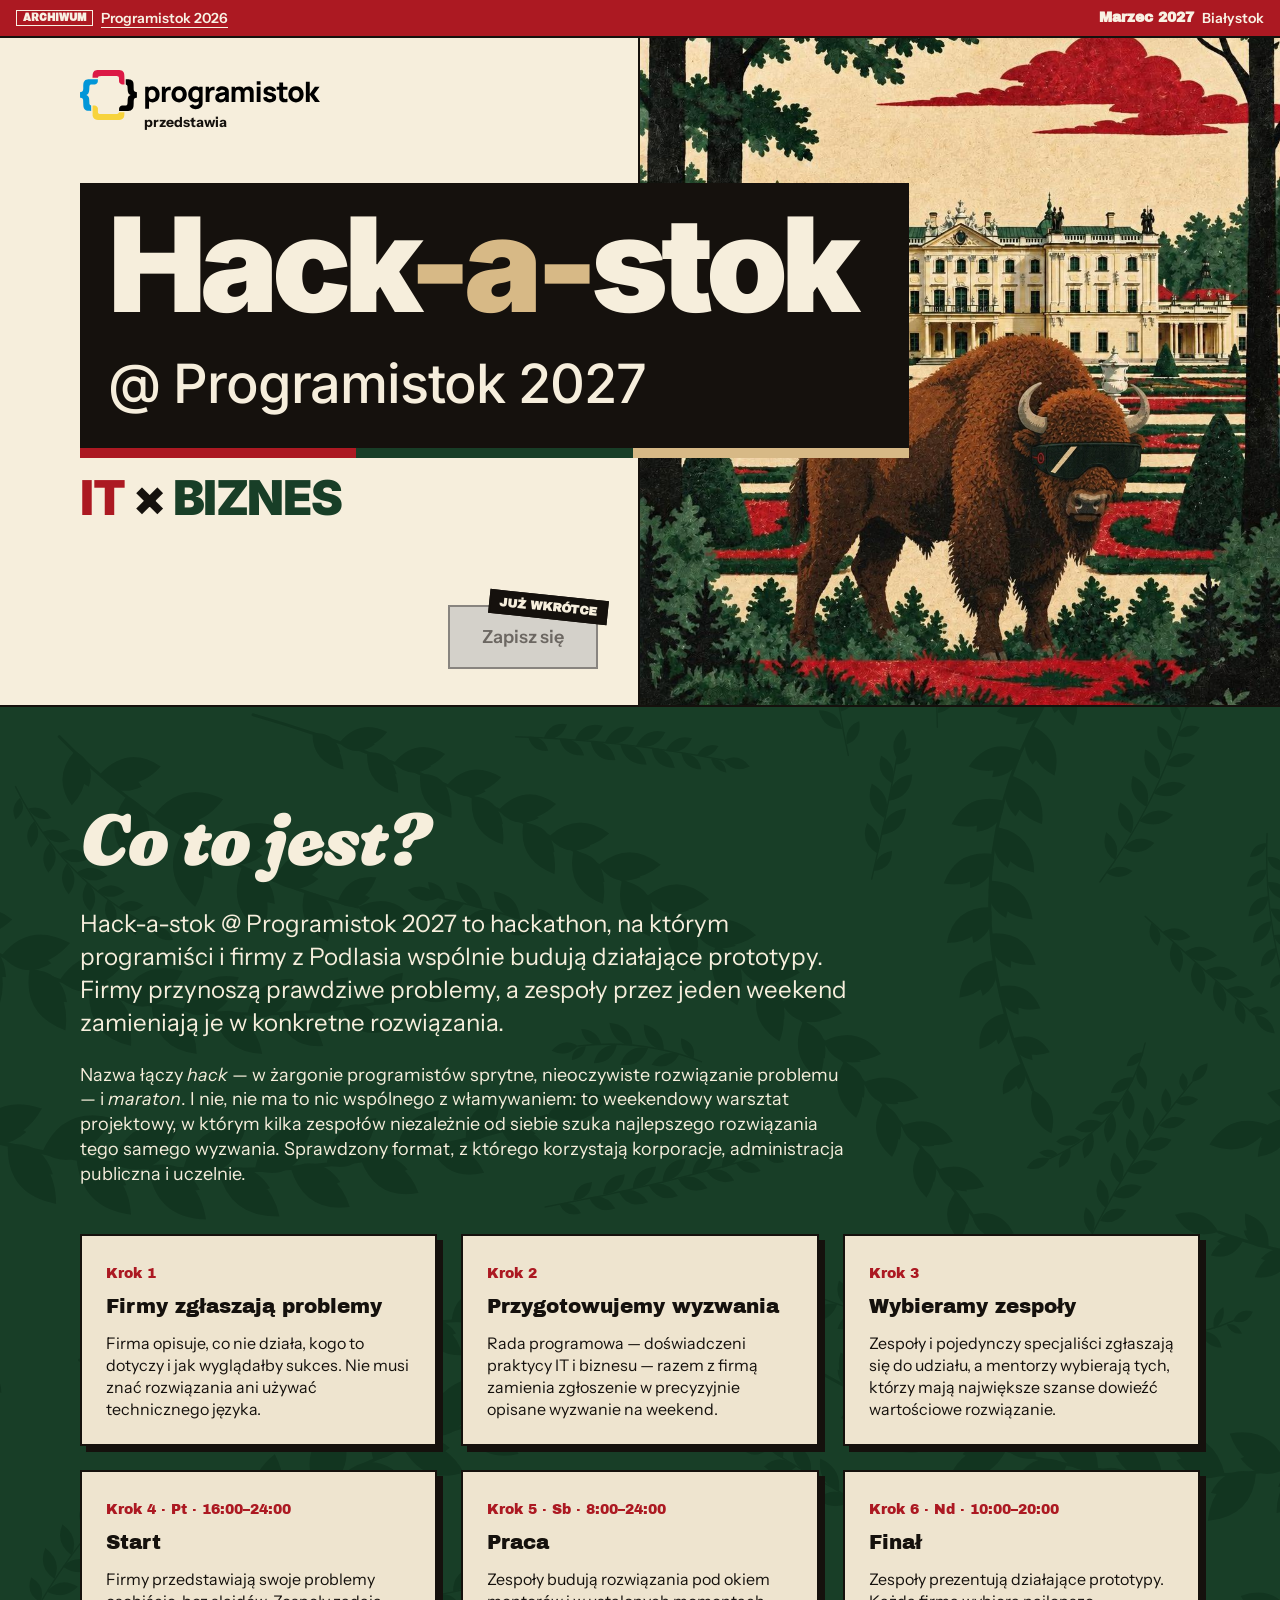
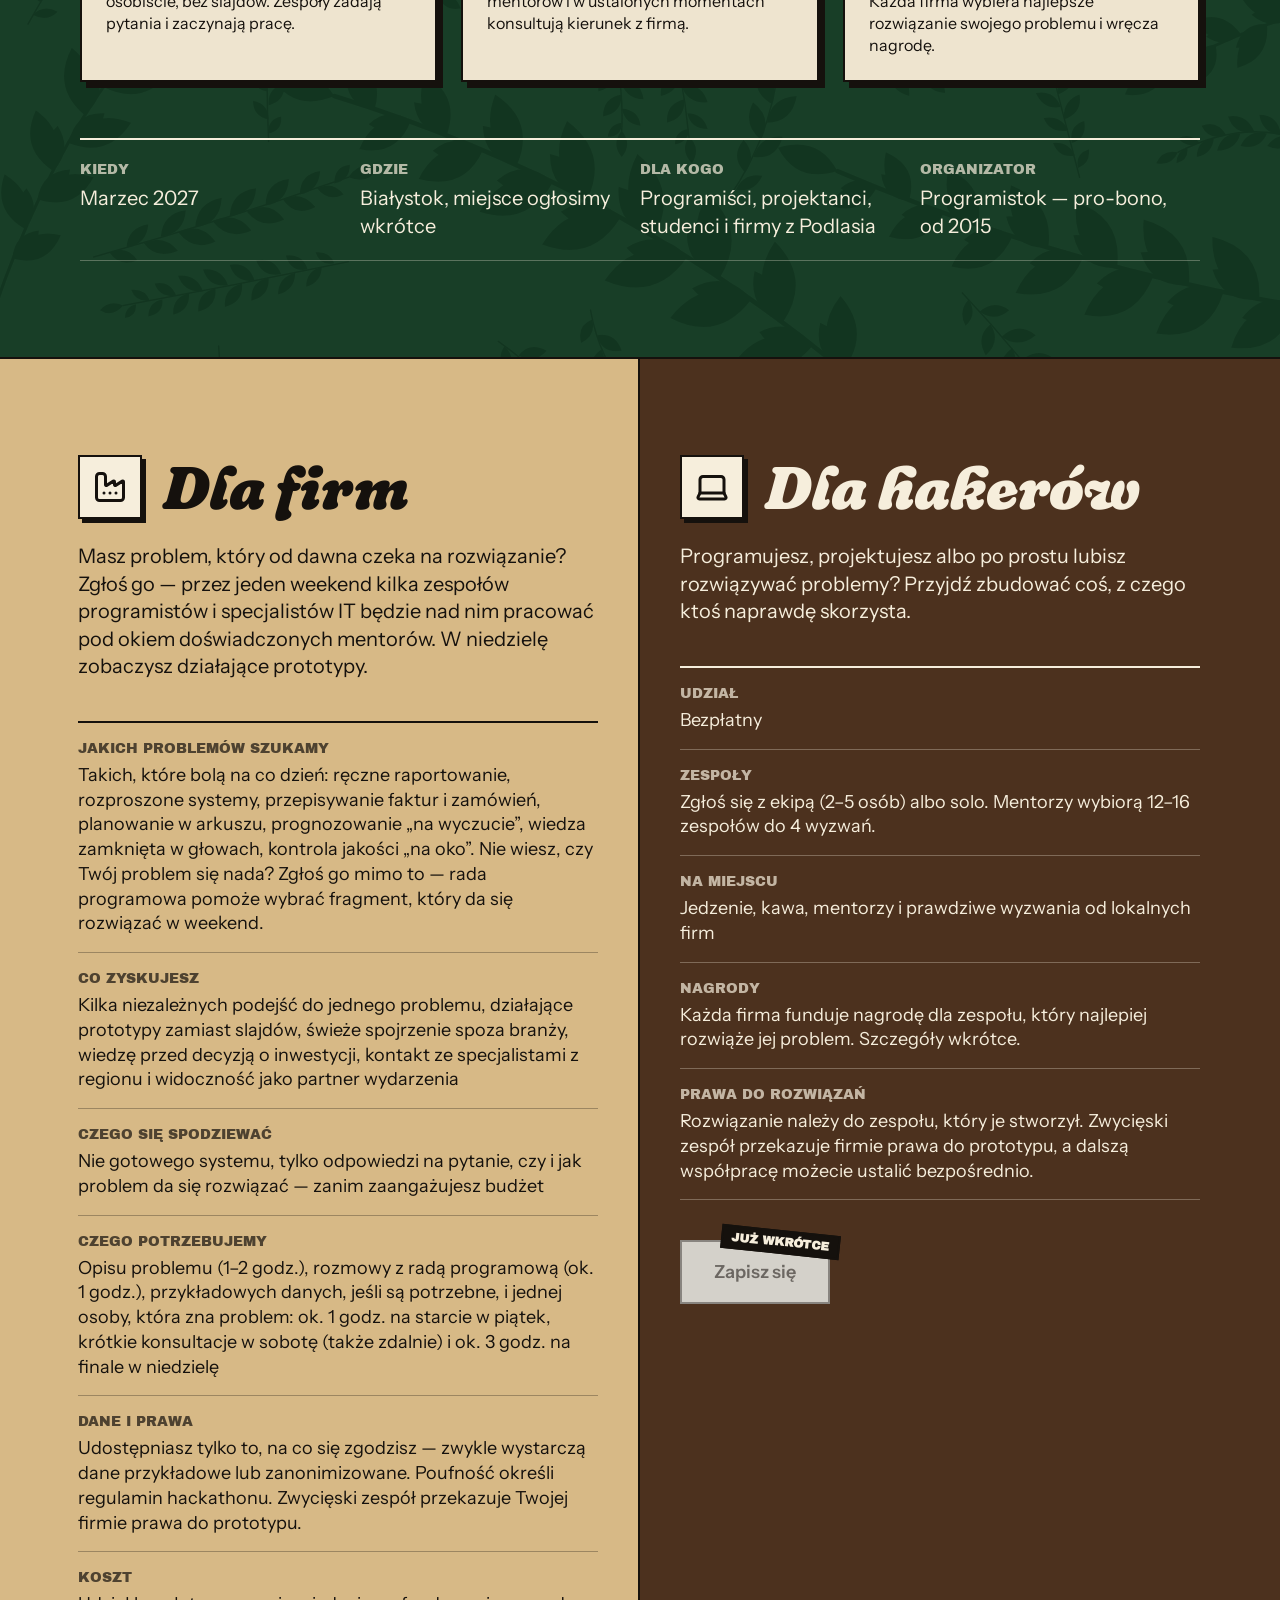
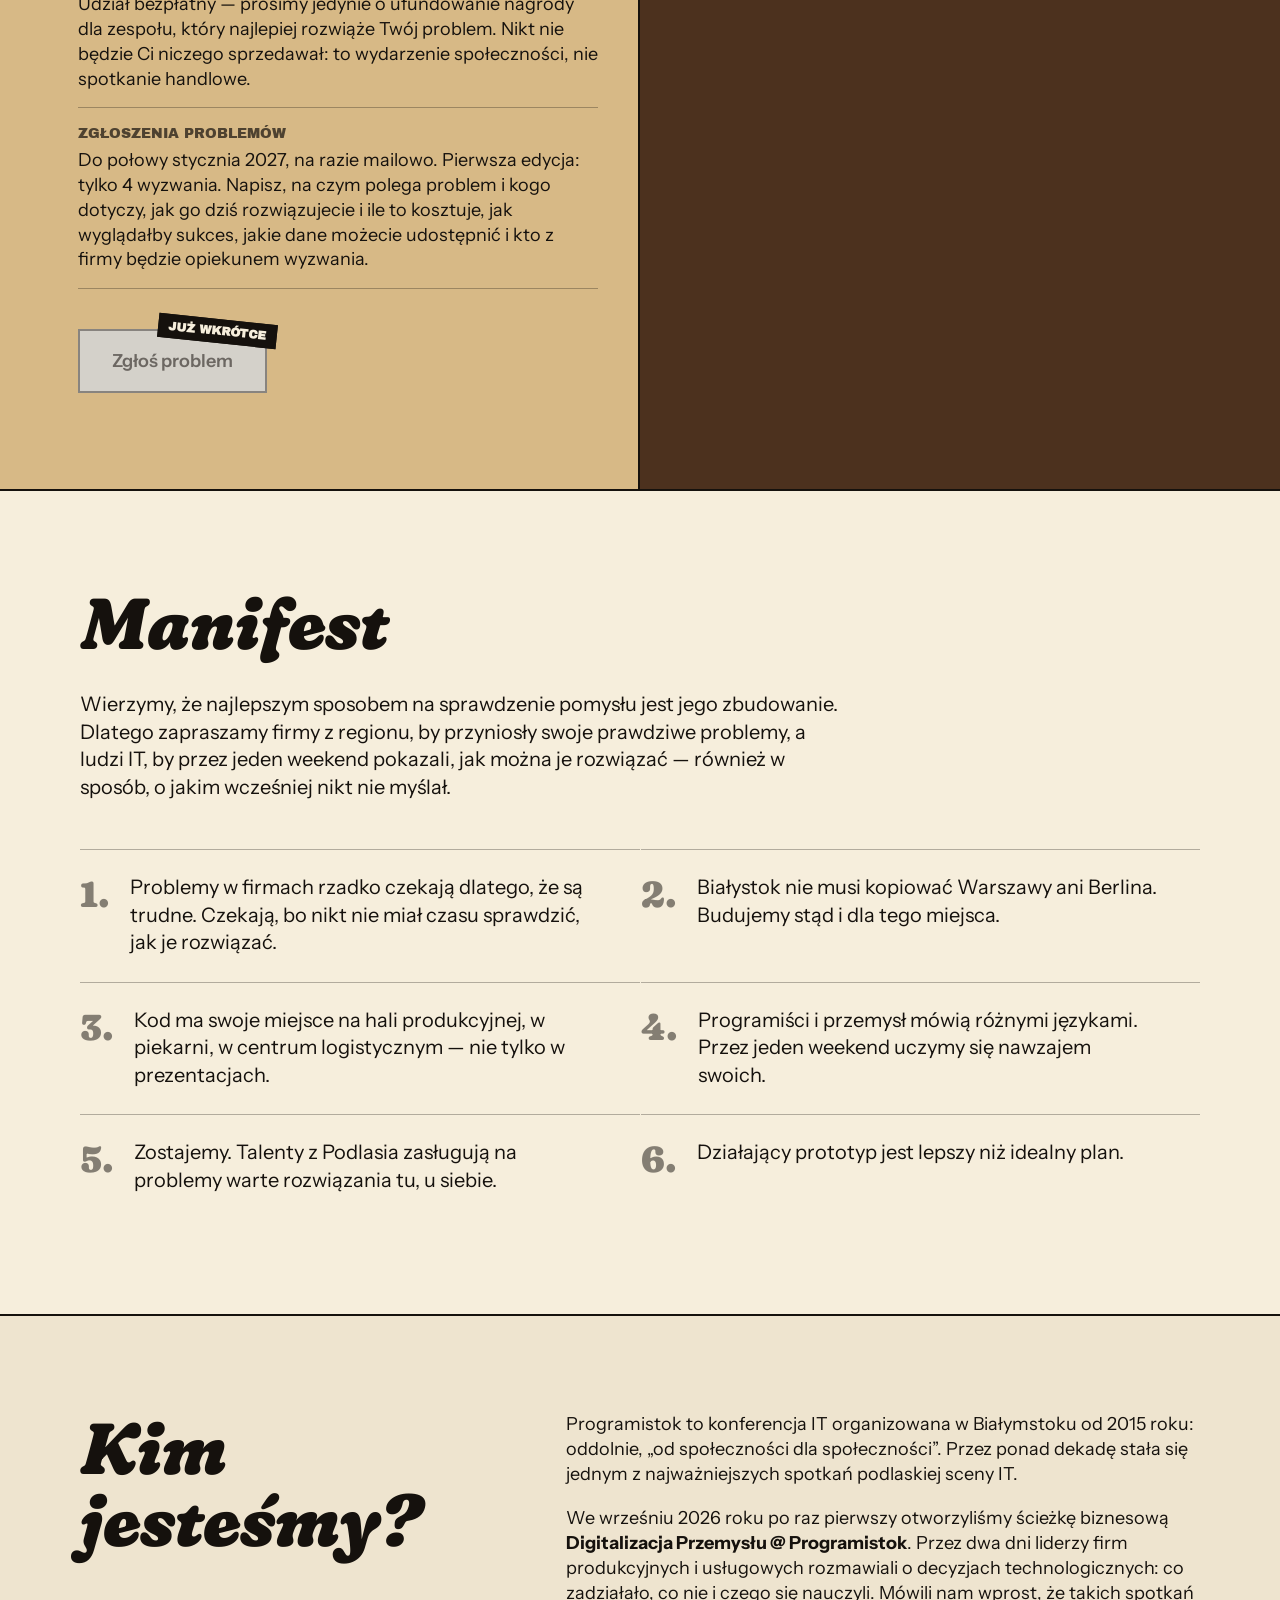
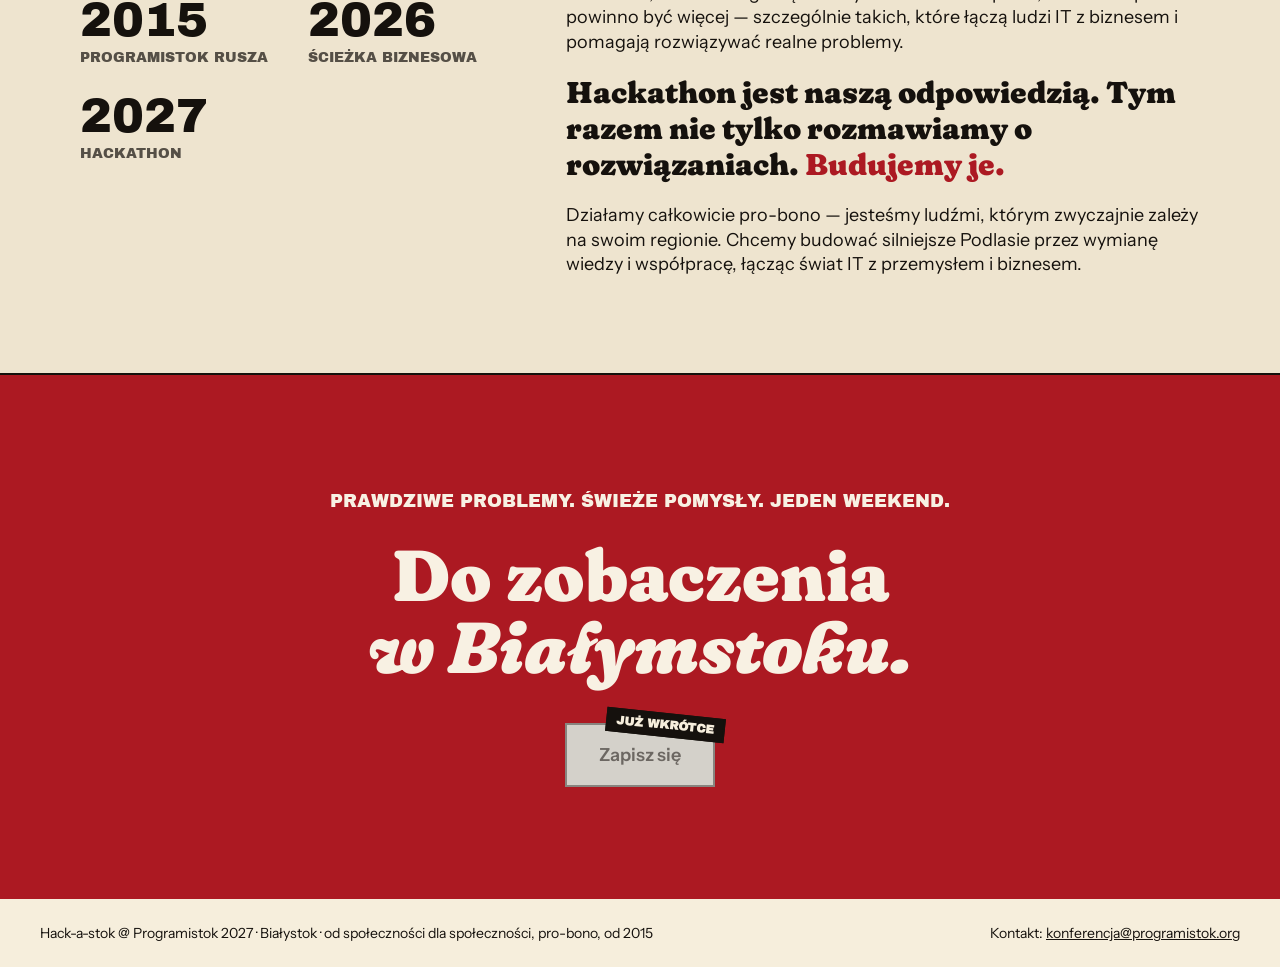
==== commit d841cf54: "hack: typographic Hack-a-stok logo Replace the lettering image with live Inter Black type on an ink " ====
--- a/hack/index.html
+++ b/hack/index.html
@@ -9,6 +9,5 @@
       })(window, document, "clarity", "script", "xmir8kmkde");
     </script><script>
       console.log("%c♥ In loving memory of Paweł Breś", "color:#dc1945;font-size:14px;font-weight:bold");
-    </script><link rel="stylesheet" href="/hack/_astro/index.AJBBSutx.css"></head><body><main class="min-h-screen overflow-hidden"><header class="flex items-center justify-between gap-2 whitespace-nowrap border-b-2 border-foreground bg-primary px-5 py-2 text-sm font-semibold text-primary-foreground md:px-4"><a href="https://programistok.org/" class="group flex items-center gap-2"><span class="border border-current px-1.5 font-archivo text-[10px] uppercase">Archiwum</span><span class="underline underline-offset-4 group-hover:no-underline">Programistok 2026</span></a><span class="flex items-center gap-2"><time datetime="2027-03" class="font-archivo">Marzec 2027</time><!-- no room next to the archive link on phones --><span class="hidden sm:inline">Białystok</span></span></header><section class="poster-hero relative grid md:grid-cols-2"><div class="relative flex flex-col border-b-2 border-foreground px-5 pb-10 pt-7 md:border-b-0 md:border-r-2 md:px-10 md:pb-9"><div class="hero-logotype flex flex-col items-start"><img src="/hack/hack-a-stok/programistok-z-napisem.svg" alt="Programistok logo" class="mt-1 w-60"><div><p class="-mt-2 ml-16 text-sm font-bold">przedstawia</p></div></div><h1 aria-label="HACK A STOK — IT × BIZNES" class="hackaton-headline pointer-events-none z-10 mt-5 font-archivo"><!-- viewBox hugs the drawn content so mobile gets no dead space; the paper's top-right corner overflows on purpose --><svg viewBox="0 82 500 354" class="block w-full overflow-visible" aria-hidden="true"><defs><!-- hard shadow like the paper's: no blur, black at 35%, offset down-right --><filter id="lettering-shadow"><feDropShadow dx="5" dy="5" stdDeviation="0" flood-opacity="0.35"></feDropShadow></filter><filter id="tagline-shadow"><feDropShadow dx="5" dy="5" stdDeviation="0" flood-opacity="0.175"></feDropShadow></filter></defs><!-- paper and its hard shadow match the lettering's -8.2° tilt around the paper's center (243, 211) --><rect x="24" y="67" width="438" height="288" transform="translate(10 10) rotate(-8.2 243 211)" class="headline-ink"></rect><rect x="24" y="67" width="438" height="288" transform="rotate(-8.2 243 211)" class="headline-paper"></rect><!-- the SVG is drawn at -8.2° already: canvas 3072×1536, lettering centered at (1551, 750);
-                   0.2 scale centers it on the paper with some padding --><image href="/hack/hack-a-stok/variant-9-vector.svg" x="-67" y="61" width="614" height="307" filter="url(#lettering-shadow)"></image><!-- 85% of the original 52px size, 8 lower to clear the paper's shadow;
-                   the outer group keeps the shadow offset in screen space like the lettering's --><g filter="url(#tagline-shadow)"><g transform="translate(0 8) rotate(-8.2 20 240)"><text x="40" y="433" font-size="44" class="headline-crimson">IT</text><text x="98" y="430.5" font-size="44" class="headline-ink">×</text><text x="134" y="433" font-size="44" class="headline-green">BIZNES</text></g></g></svg></h1><div class="hero-register mt-6 flex justify-end md:mt-auto"><button type="button" disabled class="relative inline-block cursor-not-allowed border-2 border-foreground/40 bg-[oklch(0.86_0.01_85)] px-8 py-4 text-lg font-semibold text-foreground/55">Zapisz się<span class="absolute -top-3 -right-3 rotate-6 whitespace-nowrap border-2 border-foreground bg-foreground px-2 py-0.5 font-archivo text-xs uppercase text-background">Już wkrótce</span></button></div></div><div class="relative min-h-[60vh] md:min-h-0"><img src="/hack/hack-a-stok/bialystok-poster-cyber.jpg" alt="European bison wearing illustrated cybernetic sunglasses in the French gardens of Branicki Palace, Białystok, poster illustration" width="1024" height="1280" class="poster-hero-image absolute inset-0 h-full w-full object-cover"></div></section><section class="border-y-2 border-foreground bg-secondary bg-cover bg-center text-secondary-foreground" style="background-image: url(/hack/hack-a-stok/manifest-foliage.svg)"><div class="mx-auto max-w-300 px-5 py-16 md:px-10 md:py-24"><h2 class="font-display text-5xl font-black italic md:text-7xl">Co to jest?</h2><p class="mt-8 max-w-3xl text-2xl leading-snug">Hack-a-stok @ Programistok 2027 to hackathon, na którym programiści i firmy z Podlasia wspólnie budują działające prototypy. Firmy przynoszą prawdziwe problemy, a zespoły przez jeden weekend zamieniają je w konkretne rozwiązania.</p><p class="mt-6 max-w-3xl text-lg leading-snug">Nazwa łączy <em>hack</em> — w żargonie programistów sprytne, nieoczywiste rozwiązanie problemu — i <em>maraton</em>. I nie, nie ma to nic wspólnego z włamywaniem: to weekendowy warsztat projektowy, w którym kilka zespołów niezależnie od siebie szuka najlepszego rozwiązania tego samego wyzwania. Sprawdzony format, z którego korzystają korporacje, administracja publiczna i uczelnie.</p><ol class="mt-12 grid gap-6 md:grid-cols-2 lg:grid-cols-3"><li class="border-2 border-foreground bg-card p-6 text-card-foreground shadow-[6px_6px_0_0_var(--foreground)]"><span class="font-archivo text-sm text-primary">Krok 1</span><h3 class="mt-2 font-archivo text-xl">Firmy zgłaszają problemy</h3><p class="mt-3 leading-snug">Firma opisuje, co nie działa, kogo to dotyczy i jak wyglądałby sukces. Nie musi znać rozwiązania ani używać technicznego języka.</p></li><li class="border-2 border-foreground bg-card p-6 text-card-foreground shadow-[6px_6px_0_0_var(--foreground)]"><span class="font-archivo text-sm text-primary">Krok 2</span><h3 class="mt-2 font-archivo text-xl">Przygotowujemy wyzwania</h3><p class="mt-3 leading-snug">Rada programowa — doświadczeni praktycy IT i biznesu — razem z firmą zamienia zgłoszenie w precyzyjnie opisane wyzwanie na weekend.</p></li><li class="border-2 border-foreground bg-card p-6 text-card-foreground shadow-[6px_6px_0_0_var(--foreground)]"><span class="font-archivo text-sm text-primary">Krok 3</span><h3 class="mt-2 font-archivo text-xl">Wybieramy zespoły</h3><p class="mt-3 leading-snug">Zespoły i pojedynczy specjaliści zgłaszają się do udziału, a mentorzy wybierają tych, którzy mają największe szanse dowieźć wartościowe rozwiązanie.</p></li><li class="border-2 border-foreground bg-card p-6 text-card-foreground shadow-[6px_6px_0_0_var(--foreground)]"><span class="font-archivo text-sm text-primary">Krok 4 · Pt · 16:00–24:00</span><h3 class="mt-2 font-archivo text-xl">Start</h3><p class="mt-3 leading-snug">Firmy przedstawiają swoje problemy osobiście, bez slajdów. Zespoły zadają pytania i zaczynają pracę.</p></li><li class="border-2 border-foreground bg-card p-6 text-card-foreground shadow-[6px_6px_0_0_var(--foreground)]"><span class="font-archivo text-sm text-primary">Krok 5 · Sb · 8:00–24:00</span><h3 class="mt-2 font-archivo text-xl">Praca</h3><p class="mt-3 leading-snug">Zespoły budują rozwiązania pod okiem mentorów i w ustalonych momentach konsultują kierunek z firmą.</p></li><li class="border-2 border-foreground bg-card p-6 text-card-foreground shadow-[6px_6px_0_0_var(--foreground)]"><span class="font-archivo text-sm text-primary">Krok 6 · Nd · 10:00–20:00</span><h3 class="mt-2 font-archivo text-xl">Finał</h3><p class="mt-3 leading-snug">Zespoły prezentują działające prototypy. Każda firma wybiera najlepsze rozwiązanie swojego problemu i wręcza nagrodę.</p></li></ol><dl class="mt-14 grid border-t-2 border-current sm:grid-cols-2 lg:grid-cols-4"><div class="border-b border-current/30 py-5 sm:pr-6"><dt class="font-archivo text-sm uppercase opacity-70">Kiedy</dt><dd class="mt-1 text-xl">Marzec 2027</dd></div><div class="border-b border-current/30 py-5 sm:pr-6"><dt class="font-archivo text-sm uppercase opacity-70">Gdzie</dt><dd class="mt-1 text-xl">Białystok, miejsce ogłosimy wkrótce</dd></div><div class="border-b border-current/30 py-5 sm:pr-6"><dt class="font-archivo text-sm uppercase opacity-70">Dla kogo</dt><dd class="mt-1 text-xl">Programiści, projektanci, studenci i firmy z Podlasia</dd></div><div class="border-b border-current/30 py-5 sm:pr-6"><dt class="font-archivo text-sm uppercase opacity-70">Organizator</dt><dd class="mt-1 text-xl">Programistok — pro-bono, od 2015</dd></div></dl></div></section><!-- side by side on large screens: colors bleed to the viewport edges, text stays in the 1200px column --><section class="grid border-b-2 border-foreground lg:grid-cols-2"><div class="bg-ochre text-foreground border-b-2 border-foreground lg:border-b-0 lg:border-r-2"><div class="mx-auto max-w-300 px-5 py-16 md:px-10 md:py-24 lg:max-w-150 lg:mr-0"><h2 class="flex items-center gap-3 font-display text-4xl font-black italic sm:gap-5 sm:text-5xl md:text-6xl"><span class="flex size-11 shrink-0 items-center justify-center border-2 border-foreground bg-background text-foreground shadow-[4px_4px_0_0_var(--foreground)] sm:size-14 md:size-16"><svg viewBox="0 0 24 24" fill="none" stroke="currentColor" stroke-width="2" stroke-linecap="round" stroke-linejoin="round" class="size-6 sm:size-8 md:size-9" aria-hidden="true"><path d="M12 16h.01"></path><path d="M16 16h.01"></path><path d="M3 19a2 2 0 0 0 2 2h14a2 2 0 0 0 2-2V8.5a.5.5 0 0 0-.769-.422l-4.462 2.844A.5.5 0 0 1 15 10.5v-2a.5.5 0 0 0-.769-.422L9.77 10.922A.5.5 0 0 1 9 10.5V5a2 2 0 0 0-2-2H5a2 2 0 0 0-2 2z"></path><path d="M8 16h.01"></path></svg></span>Dla firm</h2><p class="mt-6 text-xl leading-snug">Masz problem, który od dawna czeka na rozwiązanie? Zgłoś go — przez jeden weekend kilka zespołów programistów i specjalistów IT będzie nad nim pracować pod okiem doświadczonych mentorów. W niedzielę zobaczysz działające prototypy.</p><dl class="mt-10 border-t-2 border-current"><div class="border-b border-current/30 py-4"><dt class="font-archivo text-sm uppercase opacity-70">Jakich problemów szukamy</dt><dd class="mt-1 text-lg leading-snug">Takich, które bolą na co dzień: ręczne raportowanie, rozproszone systemy, przepisywanie faktur i zamówień, planowanie w arkuszu, prognozowanie „na wyczucie”, wiedza zamknięta w głowach, kontrola jakości „na oko”. Nie wiesz, czy Twój problem się nada? Zgłoś go mimo to — rada programowa pomoże wybrać fragment, który da się rozwiązać w weekend.</dd></div><div class="border-b border-current/30 py-4"><dt class="font-archivo text-sm uppercase opacity-70">Co zyskujesz</dt><dd class="mt-1 text-lg leading-snug">Kilka niezależnych podejść do jednego problemu, działające prototypy zamiast slajdów, świeże spojrzenie spoza branży, wiedzę przed decyzją o inwestycji, kontakt ze specjalistami z regionu i widoczność jako partner wydarzenia</dd></div><div class="border-b border-current/30 py-4"><dt class="font-archivo text-sm uppercase opacity-70">Czego się spodziewać</dt><dd class="mt-1 text-lg leading-snug">Nie gotowego systemu, tylko odpowiedzi na pytanie, czy i jak problem da się rozwiązać — zanim zaangażujesz budżet</dd></div><div class="border-b border-current/30 py-4"><dt class="font-archivo text-sm uppercase opacity-70">Czego potrzebujemy</dt><dd class="mt-1 text-lg leading-snug">Opisu problemu (1–2 godz.), rozmowy z radą programową (ok. 1 godz.), przykładowych danych, jeśli są potrzebne, i jednej osoby, która zna problem: ok. 1 godz. na starcie w piątek, krótkie konsultacje w sobotę (także zdalnie) i ok. 3 godz. na finale w niedzielę</dd></div><div class="border-b border-current/30 py-4"><dt class="font-archivo text-sm uppercase opacity-70">Dane i prawa</dt><dd class="mt-1 text-lg leading-snug">Udostępniasz tylko to, na co się zgodzisz — zwykle wystarczą dane przykładowe lub zanonimizowane. Poufność określi regulamin hackathonu. Zwycięski zespół przekazuje Twojej firmie prawa do prototypu.</dd></div><div class="border-b border-current/30 py-4"><dt class="font-archivo text-sm uppercase opacity-70">Koszt</dt><dd class="mt-1 text-lg leading-snug">Udział bezpłatny — prosimy jedynie o ufundowanie nagrody dla zespołu, który najlepiej rozwiąże Twój problem. Nikt nie będzie Ci niczego sprzedawał: to wydarzenie społeczności, nie spotkanie handlowe.</dd></div><div class="border-b border-current/30 py-4"><dt class="font-archivo text-sm uppercase opacity-70">Zgłoszenia problemów</dt><dd class="mt-1 text-lg leading-snug">Do połowy stycznia 2027, na razie mailowo. Pierwsza edycja: tylko 4 wyzwania. Napisz, na czym polega problem i kogo dotyczy, jak go dziś rozwiązujecie i ile to kosztuje, jak wyglądałby sukces, jakie dane możecie udostępnić i kto z firmy będzie opiekunem wyzwania.</dd></div></dl><div class="mt-10"><button type="button" disabled class="relative inline-block cursor-not-allowed border-2 border-foreground/40 bg-[oklch(0.86_0.01_85)] px-8 py-4 text-lg font-semibold text-foreground/55">Zgłoś problem<span class="absolute -top-3 -right-3 rotate-6 whitespace-nowrap border-2 border-foreground bg-foreground px-2 py-0.5 font-archivo text-xs uppercase text-background">Już wkrótce</span></button></div></div></div><div class="bg-umber text-secondary-foreground "><div class="mx-auto max-w-300 px-5 py-16 md:px-10 md:py-24 lg:max-w-150 lg:ml-0"><h2 class="flex items-center gap-3 font-display text-4xl font-black italic sm:gap-5 sm:text-5xl md:text-6xl"><span class="flex size-11 shrink-0 items-center justify-center border-2 border-foreground bg-background text-foreground shadow-[4px_4px_0_0_var(--foreground)] sm:size-14 md:size-16"><svg viewBox="0 0 24 24" fill="none" stroke="currentColor" stroke-width="2" stroke-linecap="round" stroke-linejoin="round" class="size-6 sm:size-8 md:size-9" aria-hidden="true"><path d="M18 5a2 2 0 0 1 2 2v8.526a2 2 0 0 0 .212.897l1.068 2.127a1 1 0 0 1-.9 1.45H3.62a1 1 0 0 1-.9-1.45l1.068-2.127A2 2 0 0 0 4 15.526V7a2 2 0 0 1 2-2z"></path><path d="M20.054 15.987H3.946"></path></svg></span>Dla hakerów</h2><p class="mt-6 text-xl leading-snug">Programujesz, projektujesz albo po prostu lubisz rozwiązywać problemy? Przyjdź zbudować coś, z czego ktoś naprawdę skorzysta.</p><dl class="mt-10 border-t-2 border-current"><div class="border-b border-current/30 py-4"><dt class="font-archivo text-sm uppercase opacity-70">Udział</dt><dd class="mt-1 text-lg leading-snug">Bezpłatny</dd></div><div class="border-b border-current/30 py-4"><dt class="font-archivo text-sm uppercase opacity-70">Zespoły</dt><dd class="mt-1 text-lg leading-snug">Zgłoś się z ekipą (2–5 osób) albo solo. Mentorzy wybiorą 12–16 zespołów do 4 wyzwań.</dd></div><div class="border-b border-current/30 py-4"><dt class="font-archivo text-sm uppercase opacity-70">Na miejscu</dt><dd class="mt-1 text-lg leading-snug">Jedzenie, kawa, mentorzy i prawdziwe wyzwania od lokalnych firm</dd></div><div class="border-b border-current/30 py-4"><dt class="font-archivo text-sm uppercase opacity-70">Nagrody</dt><dd class="mt-1 text-lg leading-snug">Każda firma funduje nagrodę dla zespołu, który najlepiej rozwiąże jej problem. Szczegóły wkrótce.</dd></div><div class="border-b border-current/30 py-4"><dt class="font-archivo text-sm uppercase opacity-70">Prawa do rozwiązań</dt><dd class="mt-1 text-lg leading-snug">Rozwiązanie należy do zespołu, który je stworzył. Zwycięski zespół przekazuje firmie prawa do prototypu, a dalszą współpracę możecie ustalić bezpośrednio.</dd></div></dl><div class="mt-10"><button type="button" disabled class="relative inline-block cursor-not-allowed border-2 border-foreground/40 bg-[oklch(0.86_0.01_85)] px-8 py-4 text-lg font-semibold text-foreground/55">Zapisz się<span class="absolute -top-3 -right-3 rotate-6 whitespace-nowrap border-2 border-foreground bg-foreground px-2 py-0.5 font-archivo text-xs uppercase text-background">Już wkrótce</span></button></div></div></div></section><section class="border-b-2 border-foreground"><div class="mx-auto max-w-300 px-5 py-16 md:px-10 md:py-24"><h2 class="font-display text-5xl font-black italic md:text-7xl">Manifest</h2><p class="mt-8 max-w-3xl text-xl leading-snug">Wierzymy, że najlepszym sposobem na sprawdzenie pomysłu jest jego zbudowanie. Dlatego zapraszamy firmy z regionu, by przyniosły swoje prawdziwe problemy, a ludzi IT, by przez jeden weekend pokazali, jak można je rozwiązać — również w sposób, o jakim wcześniej nikt nie myślał.</p><ol class="mt-12 grid gap-px md:grid-cols-2"><li class="flex gap-5 border-t border-current/30 py-6 md:pr-10"><span class="font-display text-4xl font-black opacity-50">1.</span><span class="text-xl leading-snug">Problemy w firmach rzadko czekają dlatego, że są trudne. Czekają, bo nikt nie miał czasu sprawdzić, jak je rozwiązać.</span></li><li class="flex gap-5 border-t border-current/30 py-6 md:pr-10"><span class="font-display text-4xl font-black opacity-50">2.</span><span class="text-xl leading-snug">Białystok nie musi kopiować Warszawy ani Berlina. Budujemy stąd i dla tego miejsca.</span></li><li class="flex gap-5 border-t border-current/30 py-6 md:pr-10"><span class="font-display text-4xl font-black opacity-50">3.</span><span class="text-xl leading-snug">Kod ma swoje miejsce na hali produkcyjnej, w piekarni, w centrum logistycznym — nie tylko w prezentacjach.</span></li><li class="flex gap-5 border-t border-current/30 py-6 md:pr-10"><span class="font-display text-4xl font-black opacity-50">4.</span><span class="text-xl leading-snug">Programiści i przemysł mówią różnymi językami. Przez jeden weekend uczymy się nawzajem swoich.</span></li><li class="flex gap-5 border-t border-current/30 py-6 md:pr-10"><span class="font-display text-4xl font-black opacity-50">5.</span><span class="text-xl leading-snug">Zostajemy. Talenty z Podlasia zasługują na problemy warte rozwiązania tu, u siebie.</span></li><li class="flex gap-5 border-t border-current/30 py-6 md:pr-10"><span class="font-display text-4xl font-black opacity-50">6.</span><span class="text-xl leading-snug">Działający prototyp jest lepszy niż idealny plan.</span></li></ol></div></section><section class="border-b-2 border-foreground bg-card"><div class="mx-auto max-w-300 px-5 py-16 md:px-10 md:py-24"><div class="grid gap-10 md:grid-cols-[2fr_3fr] md:gap-16"><div><h2 class="font-display text-5xl font-black italic md:text-7xl">Kim jesteśmy?</h2><ol class="mt-10 flex flex-wrap gap-x-10 gap-y-6"><li><span class="block font-archivo text-5xl">2015</span><span class="font-archivo text-sm uppercase opacity-70">Programistok rusza</span></li><li><span class="block font-archivo text-5xl">2026</span><span class="font-archivo text-sm uppercase opacity-70">Ścieżka biznesowa</span></li><li><span class="block font-archivo text-5xl">2027</span><span class="font-archivo text-sm uppercase opacity-70">Hackathon</span></li></ol></div><div class="space-y-5 text-lg leading-snug"><p>Programistok to konferencja IT organizowana w Białymstoku od 2015 roku: oddolnie, „od społeczności dla społeczności”. Przez ponad dekadę stała się jednym z najważniejszych spotkań podlaskiej sceny IT.</p><p>We wrześniu 2026 roku po raz pierwszy otworzyliśmy ścieżkę biznesową <strong>Digitalizacja Przemysłu @ Programistok</strong>. Przez dwa dni liderzy firm produkcyjnych i usługowych rozmawiali o decyzjach technologicznych: co zadziałało, co nie i czego się nauczyli. Mówili nam wprost, że takich spotkań powinno być więcej — szczególnie takich, które łączą ludzi IT z biznesem i pomagają rozwiązywać realne problemy.</p><p class="font-display text-3xl font-black">Hackathon jest naszą odpowiedzią. Tym razem nie tylko rozmawiamy o rozwiązaniach. <span class="text-primary">Budujemy je.</span></p><p>Działamy całkowicie pro-bono — jesteśmy ludźmi, którym zwyczajnie zależy na swoim regionie. Chcemy budować silniejsze Podlasie przez wymianę wiedzy i współpracę, łącząc świat IT z przemysłem i biznesem.</p></div></div></div></section><section class="bg-primary px-5 py-20 text-center text-primary-foreground md:py-28"><p class="mb-6 font-archivo text-lg uppercase">Prawdziwe problemy. Świeże pomysły. Jeden weekend.</p><h2 class="font-display text-5xl font-black md:text-7xl">Do zobaczenia<br><span class="italic">w Białymstoku.</span></h2><div class="mt-10"><button type="button" disabled class="relative inline-block cursor-not-allowed border-2 border-foreground/40 bg-[oklch(0.86_0.01_85)] px-8 py-4 text-lg font-semibold text-foreground/55">Zapisz się<span class="absolute -top-3 -right-3 rotate-6 whitespace-nowrap border-2 border-foreground bg-foreground px-2 py-0.5 font-archivo text-xs uppercase text-background">Już wkrótce</span></button></div></section><footer class="flex flex-wrap items-center justify-between gap-3 px-5 py-6 text-sm md:px-10"><span>Hack-a-stok @ Programistok 2027 · Białystok · od społeczności dla społeczności, pro-bono, od 2015</span><span>Kontakt: <a href="mailto:konferencja@programistok.org" class="underline">konferencja@programistok.org</a></span></footer></main></body></html>+    </script><link rel="stylesheet" href="/hack/_astro/index.BL0ulv8I.css"></head><body><main class="min-h-screen overflow-hidden"><header class="flex items-center justify-between gap-2 whitespace-nowrap border-b-2 border-foreground bg-primary px-5 py-2 text-sm font-semibold text-primary-foreground md:px-4"><a href="https://programistok.org/" class="group flex items-center gap-2"><span class="border border-current px-1.5 font-archivo text-[10px] uppercase">Archiwum</span><span class="underline underline-offset-4 group-hover:no-underline">Programistok 2026</span></a><span class="flex items-center gap-2"><time datetime="2027-03" class="font-archivo">Marzec 2027</time><!-- no room next to the archive link on phones --><span class="hidden sm:inline">Białystok</span></span></header><section class="poster-hero relative grid md:grid-cols-2"><div class="relative flex flex-col border-b-2 border-foreground px-5 pb-10 pt-7 md:border-b-0 md:border-r-2 md:px-10 md:pb-9"><div class="flex flex-col items-start"><img src="/hack/hack-a-stok/programistok-z-napisem.svg" alt="Programistok logo" class="mt-1 w-60"><div><p class="-mt-2 ml-16 text-sm font-bold">przedstawia</p></div></div><!-- typographic logo: Inter Black is 5.69em wide for "Hack-a-stok", so 17cqw fills the slab at any column width --><!-- my-auto centers the logo in the column on desktop, with the register button kept at the bottom;
+               the negative right margin widens it into the poster half (the type scales with it) and z-10 lifts it above the image --><div class="relative z-10 mt-8 md:my-auto md:-mr-[60%]"><h1 class="@container bg-foreground px-5 pb-6 pt-5 font-logo text-background md:px-7"><span class="block text-[17cqw] font-black leading-[0.95] tracking-[-0.05em]">Hack<span class="text-ochre">-a-</span>stok</span><span class="mt-[2cqw] block text-[7cqw] font-medium tracking-[-0.02em]">@ Programistok 2027</span></h1><!-- the PDF's three-colour stripe, in this page's palette --><div class="grid h-2.5 grid-cols-3" aria-hidden="true"><span class="bg-primary"></span><span class="bg-secondary"></span><span class="bg-ochre"></span></div><p class="mt-4 font-logo text-2xl font-black tracking-[-0.03em] md:text-4xl lg:text-5xl"><span class="text-primary">IT</span> × <span class="text-secondary">BIZNES</span></p></div><div class="mt-8 flex justify-end"><button type="button" disabled class="relative inline-block cursor-not-allowed border-2 border-foreground/40 bg-[oklch(0.86_0.01_85)] px-8 py-4 text-lg font-semibold text-foreground/55">Zapisz się<span class="absolute -top-3 -right-3 rotate-6 whitespace-nowrap border-2 border-foreground bg-foreground px-2 py-0.5 font-archivo text-xs uppercase text-background">Już wkrótce</span></button></div></div><div class="relative min-h-[60vh] md:min-h-0"><img src="/hack/hack-a-stok/bialystok-poster-cyber.jpg" alt="European bison wearing illustrated cybernetic sunglasses in the French gardens of Branicki Palace, Białystok, poster illustration" width="1024" height="1280" class="poster-hero-image absolute inset-0 h-full w-full object-cover"></div></section><section class="border-y-2 border-foreground bg-secondary bg-cover bg-center text-secondary-foreground" style="background-image: url(/hack/hack-a-stok/manifest-foliage.svg)"><div class="mx-auto max-w-300 px-5 py-16 md:px-10 md:py-24"><h2 class="font-display text-5xl font-black italic md:text-7xl">Co to jest?</h2><p class="mt-8 max-w-3xl text-2xl leading-snug">Hack-a-stok @ Programistok 2027 to hackathon, na którym programiści i firmy z Podlasia wspólnie budują działające prototypy. Firmy przynoszą prawdziwe problemy, a zespoły przez jeden weekend zamieniają je w konkretne rozwiązania.</p><p class="mt-6 max-w-3xl text-lg leading-snug">Nazwa łączy <em>hack</em> — w żargonie programistów sprytne, nieoczywiste rozwiązanie problemu — i <em>maraton</em>. I nie, nie ma to nic wspólnego z włamywaniem: to weekendowy warsztat projektowy, w którym kilka zespołów niezależnie od siebie szuka najlepszego rozwiązania tego samego wyzwania. Sprawdzony format, z którego korzystają korporacje, administracja publiczna i uczelnie.</p><ol class="mt-12 grid gap-6 md:grid-cols-2 lg:grid-cols-3"><li class="border-2 border-foreground bg-card p-6 text-card-foreground shadow-[6px_6px_0_0_var(--foreground)]"><span class="font-archivo text-sm text-primary">Krok 1</span><h3 class="mt-2 font-archivo text-xl">Firmy zgłaszają problemy</h3><p class="mt-3 leading-snug">Firma opisuje, co nie działa, kogo to dotyczy i jak wyglądałby sukces. Nie musi znać rozwiązania ani używać technicznego języka.</p></li><li class="border-2 border-foreground bg-card p-6 text-card-foreground shadow-[6px_6px_0_0_var(--foreground)]"><span class="font-archivo text-sm text-primary">Krok 2</span><h3 class="mt-2 font-archivo text-xl">Przygotowujemy wyzwania</h3><p class="mt-3 leading-snug">Rada programowa — doświadczeni praktycy IT i biznesu — razem z firmą zamienia zgłoszenie w precyzyjnie opisane wyzwanie na weekend.</p></li><li class="border-2 border-foreground bg-card p-6 text-card-foreground shadow-[6px_6px_0_0_var(--foreground)]"><span class="font-archivo text-sm text-primary">Krok 3</span><h3 class="mt-2 font-archivo text-xl">Wybieramy zespoły</h3><p class="mt-3 leading-snug">Zespoły i pojedynczy specjaliści zgłaszają się do udziału, a mentorzy wybierają tych, którzy mają największe szanse dowieźć wartościowe rozwiązanie.</p></li><li class="border-2 border-foreground bg-card p-6 text-card-foreground shadow-[6px_6px_0_0_var(--foreground)]"><span class="font-archivo text-sm text-primary">Krok 4 · Pt · 16:00–24:00</span><h3 class="mt-2 font-archivo text-xl">Start</h3><p class="mt-3 leading-snug">Firmy przedstawiają swoje problemy osobiście, bez slajdów. Zespoły zadają pytania i zaczynają pracę.</p></li><li class="border-2 border-foreground bg-card p-6 text-card-foreground shadow-[6px_6px_0_0_var(--foreground)]"><span class="font-archivo text-sm text-primary">Krok 5 · Sb · 8:00–24:00</span><h3 class="mt-2 font-archivo text-xl">Praca</h3><p class="mt-3 leading-snug">Zespoły budują rozwiązania pod okiem mentorów i w ustalonych momentach konsultują kierunek z firmą.</p></li><li class="border-2 border-foreground bg-card p-6 text-card-foreground shadow-[6px_6px_0_0_var(--foreground)]"><span class="font-archivo text-sm text-primary">Krok 6 · Nd · 10:00–20:00</span><h3 class="mt-2 font-archivo text-xl">Finał</h3><p class="mt-3 leading-snug">Zespoły prezentują działające prototypy. Każda firma wybiera najlepsze rozwiązanie swojego problemu i wręcza nagrodę.</p></li></ol><dl class="mt-14 grid border-t-2 border-current sm:grid-cols-2 lg:grid-cols-4"><div class="border-b border-current/30 py-5 sm:pr-6"><dt class="font-archivo text-sm uppercase opacity-70">Kiedy</dt><dd class="mt-1 text-xl">Marzec 2027</dd></div><div class="border-b border-current/30 py-5 sm:pr-6"><dt class="font-archivo text-sm uppercase opacity-70">Gdzie</dt><dd class="mt-1 text-xl">Białystok, miejsce ogłosimy wkrótce</dd></div><div class="border-b border-current/30 py-5 sm:pr-6"><dt class="font-archivo text-sm uppercase opacity-70">Dla kogo</dt><dd class="mt-1 text-xl">Programiści, projektanci, studenci i firmy z Podlasia</dd></div><div class="border-b border-current/30 py-5 sm:pr-6"><dt class="font-archivo text-sm uppercase opacity-70">Organizator</dt><dd class="mt-1 text-xl">Programistok — pro-bono, od 2015</dd></div></dl></div></section><!-- side by side on large screens: colors bleed to the viewport edges, text stays in the 1200px column --><section class="grid border-b-2 border-foreground lg:grid-cols-2"><div class="bg-ochre text-foreground border-b-2 border-foreground lg:border-b-0 lg:border-r-2"><div class="mx-auto max-w-300 px-5 py-16 md:px-10 md:py-24 lg:max-w-150 lg:mr-0"><h2 class="flex items-center gap-3 font-display text-4xl font-black italic sm:gap-5 sm:text-5xl md:text-6xl"><span class="flex size-11 shrink-0 items-center justify-center border-2 border-foreground bg-background text-foreground shadow-[4px_4px_0_0_var(--foreground)] sm:size-14 md:size-16"><svg viewBox="0 0 24 24" fill="none" stroke="currentColor" stroke-width="2" stroke-linecap="round" stroke-linejoin="round" class="size-6 sm:size-8 md:size-9" aria-hidden="true"><path d="M12 16h.01"></path><path d="M16 16h.01"></path><path d="M3 19a2 2 0 0 0 2 2h14a2 2 0 0 0 2-2V8.5a.5.5 0 0 0-.769-.422l-4.462 2.844A.5.5 0 0 1 15 10.5v-2a.5.5 0 0 0-.769-.422L9.77 10.922A.5.5 0 0 1 9 10.5V5a2 2 0 0 0-2-2H5a2 2 0 0 0-2 2z"></path><path d="M8 16h.01"></path></svg></span>Dla firm</h2><p class="mt-6 text-xl leading-snug">Masz problem, który od dawna czeka na rozwiązanie? Zgłoś go — przez jeden weekend kilka zespołów programistów i specjalistów IT będzie nad nim pracować pod okiem doświadczonych mentorów. W niedzielę zobaczysz działające prototypy.</p><dl class="mt-10 border-t-2 border-current"><div class="border-b border-current/30 py-4"><dt class="font-archivo text-sm uppercase opacity-70">Jakich problemów szukamy</dt><dd class="mt-1 text-lg leading-snug">Takich, które bolą na co dzień: ręczne raportowanie, rozproszone systemy, przepisywanie faktur i zamówień, planowanie w arkuszu, prognozowanie „na wyczucie”, wiedza zamknięta w głowach, kontrola jakości „na oko”. Nie wiesz, czy Twój problem się nada? Zgłoś go mimo to — rada programowa pomoże wybrać fragment, który da się rozwiązać w weekend.</dd></div><div class="border-b border-current/30 py-4"><dt class="font-archivo text-sm uppercase opacity-70">Co zyskujesz</dt><dd class="mt-1 text-lg leading-snug">Kilka niezależnych podejść do jednego problemu, działające prototypy zamiast slajdów, świeże spojrzenie spoza branży, wiedzę przed decyzją o inwestycji, kontakt ze specjalistami z regionu i widoczność jako partner wydarzenia</dd></div><div class="border-b border-current/30 py-4"><dt class="font-archivo text-sm uppercase opacity-70">Czego się spodziewać</dt><dd class="mt-1 text-lg leading-snug">Nie gotowego systemu, tylko odpowiedzi na pytanie, czy i jak problem da się rozwiązać — zanim zaangażujesz budżet</dd></div><div class="border-b border-current/30 py-4"><dt class="font-archivo text-sm uppercase opacity-70">Czego potrzebujemy</dt><dd class="mt-1 text-lg leading-snug">Opisu problemu (1–2 godz.), rozmowy z radą programową (ok. 1 godz.), przykładowych danych, jeśli są potrzebne, i jednej osoby, która zna problem: ok. 1 godz. na starcie w piątek, krótkie konsultacje w sobotę (także zdalnie) i ok. 3 godz. na finale w niedzielę</dd></div><div class="border-b border-current/30 py-4"><dt class="font-archivo text-sm uppercase opacity-70">Dane i prawa</dt><dd class="mt-1 text-lg leading-snug">Udostępniasz tylko to, na co się zgodzisz — zwykle wystarczą dane przykładowe lub zanonimizowane. Poufność określi regulamin hackathonu. Zwycięski zespół przekazuje Twojej firmie prawa do prototypu.</dd></div><div class="border-b border-current/30 py-4"><dt class="font-archivo text-sm uppercase opacity-70">Koszt</dt><dd class="mt-1 text-lg leading-snug">Udział bezpłatny — prosimy jedynie o ufundowanie nagrody dla zespołu, który najlepiej rozwiąże Twój problem. Nikt nie będzie Ci niczego sprzedawał: to wydarzenie społeczności, nie spotkanie handlowe.</dd></div><div class="border-b border-current/30 py-4"><dt class="font-archivo text-sm uppercase opacity-70">Zgłoszenia problemów</dt><dd class="mt-1 text-lg leading-snug">Do połowy stycznia 2027, na razie mailowo. Pierwsza edycja: tylko 4 wyzwania. Napisz, na czym polega problem i kogo dotyczy, jak go dziś rozwiązujecie i ile to kosztuje, jak wyglądałby sukces, jakie dane możecie udostępnić i kto z firmy będzie opiekunem wyzwania.</dd></div></dl><div class="mt-10"><button type="button" disabled class="relative inline-block cursor-not-allowed border-2 border-foreground/40 bg-[oklch(0.86_0.01_85)] px-8 py-4 text-lg font-semibold text-foreground/55">Zgłoś problem<span class="absolute -top-3 -right-3 rotate-6 whitespace-nowrap border-2 border-foreground bg-foreground px-2 py-0.5 font-archivo text-xs uppercase text-background">Już wkrótce</span></button></div></div></div><div class="bg-umber text-secondary-foreground "><div class="mx-auto max-w-300 px-5 py-16 md:px-10 md:py-24 lg:max-w-150 lg:ml-0"><h2 class="flex items-center gap-3 font-display text-4xl font-black italic sm:gap-5 sm:text-5xl md:text-6xl"><span class="flex size-11 shrink-0 items-center justify-center border-2 border-foreground bg-background text-foreground shadow-[4px_4px_0_0_var(--foreground)] sm:size-14 md:size-16"><svg viewBox="0 0 24 24" fill="none" stroke="currentColor" stroke-width="2" stroke-linecap="round" stroke-linejoin="round" class="size-6 sm:size-8 md:size-9" aria-hidden="true"><path d="M18 5a2 2 0 0 1 2 2v8.526a2 2 0 0 0 .212.897l1.068 2.127a1 1 0 0 1-.9 1.45H3.62a1 1 0 0 1-.9-1.45l1.068-2.127A2 2 0 0 0 4 15.526V7a2 2 0 0 1 2-2z"></path><path d="M20.054 15.987H3.946"></path></svg></span>Dla hakerów</h2><p class="mt-6 text-xl leading-snug">Programujesz, projektujesz albo po prostu lubisz rozwiązywać problemy? Przyjdź zbudować coś, z czego ktoś naprawdę skorzysta.</p><dl class="mt-10 border-t-2 border-current"><div class="border-b border-current/30 py-4"><dt class="font-archivo text-sm uppercase opacity-70">Udział</dt><dd class="mt-1 text-lg leading-snug">Bezpłatny</dd></div><div class="border-b border-current/30 py-4"><dt class="font-archivo text-sm uppercase opacity-70">Zespoły</dt><dd class="mt-1 text-lg leading-snug">Zgłoś się z ekipą (2–5 osób) albo solo. Mentorzy wybiorą 12–16 zespołów do 4 wyzwań.</dd></div><div class="border-b border-current/30 py-4"><dt class="font-archivo text-sm uppercase opacity-70">Na miejscu</dt><dd class="mt-1 text-lg leading-snug">Jedzenie, kawa, mentorzy i prawdziwe wyzwania od lokalnych firm</dd></div><div class="border-b border-current/30 py-4"><dt class="font-archivo text-sm uppercase opacity-70">Nagrody</dt><dd class="mt-1 text-lg leading-snug">Każda firma funduje nagrodę dla zespołu, który najlepiej rozwiąże jej problem. Szczegóły wkrótce.</dd></div><div class="border-b border-current/30 py-4"><dt class="font-archivo text-sm uppercase opacity-70">Prawa do rozwiązań</dt><dd class="mt-1 text-lg leading-snug">Rozwiązanie należy do zespołu, który je stworzył. Zwycięski zespół przekazuje firmie prawa do prototypu, a dalszą współpracę możecie ustalić bezpośrednio.</dd></div></dl><div class="mt-10"><button type="button" disabled class="relative inline-block cursor-not-allowed border-2 border-foreground/40 bg-[oklch(0.86_0.01_85)] px-8 py-4 text-lg font-semibold text-foreground/55">Zapisz się<span class="absolute -top-3 -right-3 rotate-6 whitespace-nowrap border-2 border-foreground bg-foreground px-2 py-0.5 font-archivo text-xs uppercase text-background">Już wkrótce</span></button></div></div></div></section><section class="border-b-2 border-foreground"><div class="mx-auto max-w-300 px-5 py-16 md:px-10 md:py-24"><h2 class="font-display text-5xl font-black italic md:text-7xl">Manifest</h2><p class="mt-8 max-w-3xl text-xl leading-snug">Wierzymy, że najlepszym sposobem na sprawdzenie pomysłu jest jego zbudowanie. Dlatego zapraszamy firmy z regionu, by przyniosły swoje prawdziwe problemy, a ludzi IT, by przez jeden weekend pokazali, jak można je rozwiązać — również w sposób, o jakim wcześniej nikt nie myślał.</p><ol class="mt-12 grid gap-px md:grid-cols-2"><li class="flex gap-5 border-t border-current/30 py-6 md:pr-10"><span class="font-display text-4xl font-black opacity-50">1.</span><span class="text-xl leading-snug">Problemy w firmach rzadko czekają dlatego, że są trudne. Czekają, bo nikt nie miał czasu sprawdzić, jak je rozwiązać.</span></li><li class="flex gap-5 border-t border-current/30 py-6 md:pr-10"><span class="font-display text-4xl font-black opacity-50">2.</span><span class="text-xl leading-snug">Białystok nie musi kopiować Warszawy ani Berlina. Budujemy stąd i dla tego miejsca.</span></li><li class="flex gap-5 border-t border-current/30 py-6 md:pr-10"><span class="font-display text-4xl font-black opacity-50">3.</span><span class="text-xl leading-snug">Kod ma swoje miejsce na hali produkcyjnej, w piekarni, w centrum logistycznym — nie tylko w prezentacjach.</span></li><li class="flex gap-5 border-t border-current/30 py-6 md:pr-10"><span class="font-display text-4xl font-black opacity-50">4.</span><span class="text-xl leading-snug">Programiści i przemysł mówią różnymi językami. Przez jeden weekend uczymy się nawzajem swoich.</span></li><li class="flex gap-5 border-t border-current/30 py-6 md:pr-10"><span class="font-display text-4xl font-black opacity-50">5.</span><span class="text-xl leading-snug">Zostajemy. Talenty z Podlasia zasługują na problemy warte rozwiązania tu, u siebie.</span></li><li class="flex gap-5 border-t border-current/30 py-6 md:pr-10"><span class="font-display text-4xl font-black opacity-50">6.</span><span class="text-xl leading-snug">Działający prototyp jest lepszy niż idealny plan.</span></li></ol></div></section><section class="border-b-2 border-foreground bg-card"><div class="mx-auto max-w-300 px-5 py-16 md:px-10 md:py-24"><div class="grid gap-10 md:grid-cols-[2fr_3fr] md:gap-16"><div><h2 class="font-display text-5xl font-black italic md:text-7xl">Kim jesteśmy?</h2><ol class="mt-10 flex flex-wrap gap-x-10 gap-y-6"><li><span class="block font-archivo text-5xl">2015</span><span class="font-archivo text-sm uppercase opacity-70">Programistok rusza</span></li><li><span class="block font-archivo text-5xl">2026</span><span class="font-archivo text-sm uppercase opacity-70">Ścieżka biznesowa</span></li><li><span class="block font-archivo text-5xl">2027</span><span class="font-archivo text-sm uppercase opacity-70">Hackathon</span></li></ol></div><div class="space-y-5 text-lg leading-snug"><p>Programistok to konferencja IT organizowana w Białymstoku od 2015 roku: oddolnie, „od społeczności dla społeczności”. Przez ponad dekadę stała się jednym z najważniejszych spotkań podlaskiej sceny IT.</p><p>We wrześniu 2026 roku po raz pierwszy otworzyliśmy ścieżkę biznesową <strong>Digitalizacja Przemysłu @ Programistok</strong>. Przez dwa dni liderzy firm produkcyjnych i usługowych rozmawiali o decyzjach technologicznych: co zadziałało, co nie i czego się nauczyli. Mówili nam wprost, że takich spotkań powinno być więcej — szczególnie takich, które łączą ludzi IT z biznesem i pomagają rozwiązywać realne problemy.</p><p class="font-display text-3xl font-black">Hackathon jest naszą odpowiedzią. Tym razem nie tylko rozmawiamy o rozwiązaniach. <span class="text-primary">Budujemy je.</span></p><p>Działamy całkowicie pro-bono — jesteśmy ludźmi, którym zwyczajnie zależy na swoim regionie. Chcemy budować silniejsze Podlasie przez wymianę wiedzy i współpracę, łącząc świat IT z przemysłem i biznesem.</p></div></div></div></section><section class="bg-primary px-5 py-20 text-center text-primary-foreground md:py-28"><p class="mb-6 font-archivo text-lg uppercase">Prawdziwe problemy. Świeże pomysły. Jeden weekend.</p><h2 class="font-display text-5xl font-black md:text-7xl">Do zobaczenia<br><span class="italic">w Białymstoku.</span></h2><div class="mt-10"><button type="button" disabled class="relative inline-block cursor-not-allowed border-2 border-foreground/40 bg-[oklch(0.86_0.01_85)] px-8 py-4 text-lg font-semibold text-foreground/55">Zapisz się<span class="absolute -top-3 -right-3 rotate-6 whitespace-nowrap border-2 border-foreground bg-foreground px-2 py-0.5 font-archivo text-xs uppercase text-background">Już wkrótce</span></button></div></section><footer class="flex flex-wrap items-center justify-between gap-3 px-5 py-6 text-sm md:px-10"><span>Hack-a-stok @ Programistok 2027 · Białystok · od społeczności dla społeczności, pro-bono, od 2015</span><span>Kontakt: <a href="mailto:konferencja@programistok.org" class="underline">konferencja@programistok.org</a></span></footer></main></body></html>
--- a/hack/_astro/index.BL0ulv8I.css
+++ b/hack/_astro/index.BL0ulv8I.css
@@ -0,0 +1,2 @@
+/*! tailwindcss v4.3.2 | MIT License | https://tailwindcss.com */
+@layer properties{@supports (((-webkit-hyphens:none)) and (not (margin-trim:inline))) or ((-moz-orient:inline) and (not (color:rgb(from red r g b)))){*,:before,:after,::backdrop{--tw-space-y-reverse:0;--tw-border-style:solid;--tw-leading:initial;--tw-font-weight:initial;--tw-tracking:initial;--tw-shadow:0 0 #0000;--tw-shadow-color:initial;--tw-shadow-alpha:100%;--tw-inset-shadow:0 0 #0000;--tw-inset-shadow-color:initial;--tw-inset-shadow-alpha:100%;--tw-ring-color:initial;--tw-ring-shadow:0 0 #0000;--tw-inset-ring-color:initial;--tw-inset-ring-shadow:0 0 #0000;--tw-ring-inset:initial;--tw-ring-offset-width:0px;--tw-ring-offset-color:#fff;--tw-ring-offset-shadow:0 0 #0000}}}@layer theme{:root,:host{--font-sans:ui-sans-serif, system-ui, sans-serif, "Apple Color Emoji", "Segoe UI Emoji", "Segoe UI Symbol", "Noto Color Emoji";--font-mono:ui-monospace, SFMono-Regular, Menlo, Monaco, Consolas, "Liberation Mono", "Courier New", monospace;--spacing:.25rem;--container-3xl:48rem;--text-xs:.75rem;--text-xs--line-height:calc(1 / .75);--text-sm:.875rem;--text-sm--line-height:calc(1.25 / .875);--text-lg:1.125rem;--text-lg--line-height:calc(1.75 / 1.125);--text-xl:1.25rem;--text-xl--line-height:calc(1.75 / 1.25);--text-2xl:1.5rem;--text-2xl--line-height:calc(2 / 1.5);--text-3xl:1.875rem;--text-3xl--line-height:calc(2.25 / 1.875);--text-4xl:2.25rem;--text-4xl--line-height:calc(2.5 / 2.25);--text-5xl:3rem;--text-5xl--line-height:1;--text-6xl:3.75rem;--text-6xl--line-height:1;--text-7xl:4.5rem;--text-7xl--line-height:1;--font-weight-medium:500;--font-weight-semibold:600;--font-weight-bold:700;--font-weight-black:900;--leading-snug:1.375;--default-font-family:var(--font-sans);--default-mono-font-family:var(--font-mono);--font-display:"Fraunces", serif;--font-archivo:"Archivo Black", sans-serif;--font-body:"Instrument Sans", sans-serif;--color-background:var(--background);--color-foreground:var(--foreground);--color-border:var(--border)}}@layer base{*,:after,:before,::backdrop{box-sizing:border-box;border:0 solid;margin:0;padding:0}::file-selector-button{box-sizing:border-box;border:0 solid;margin:0;padding:0}html,:host{-webkit-text-size-adjust:100%;tab-size:4;line-height:1.5;font-family:var(--default-font-family,ui-sans-serif, system-ui, sans-serif, "Apple Color Emoji", "Segoe UI Emoji", "Segoe UI Symbol", "Noto Color Emoji");font-feature-settings:var(--default-font-feature-settings,normal);font-variation-settings:var(--default-font-variation-settings,normal);-webkit-tap-highlight-color:transparent}hr{height:0;color:inherit;border-top-width:1px}abbr:where([title]){text-decoration:underline dotted}h1,h2,h3,h4,h5,h6{font-size:inherit;font-weight:inherit}a{color:inherit;-webkit-text-decoration:inherit;-webkit-text-decoration:inherit;-webkit-text-decoration:inherit;text-decoration:inherit}b,strong{font-weight:bolder}code,kbd,samp,pre{font-family:var(--default-mono-font-family,ui-monospace, SFMono-Regular, Menlo, Monaco, Consolas, "Liberation Mono", "Courier New", monospace);font-feature-settings:var(--default-mono-font-feature-settings,normal);font-variation-settings:var(--default-mono-font-variation-settings,normal);font-size:1em}small{font-size:80%}sub,sup{vertical-align:baseline;font-size:75%;line-height:0;position:relative}sub{bottom:-.25em}sup{top:-.5em}table{text-indent:0;border-color:inherit;border-collapse:collapse}:-moz-focusring{outline:auto}progress{vertical-align:baseline}summary{display:list-item}ol,ul,menu{list-style:none}img,svg,video,canvas,audio,iframe,embed,object{vertical-align:middle;display:block}img,video{max-width:100%;height:auto}button,input,select,optgroup,textarea{font:inherit;font-feature-settings:inherit;font-variation-settings:inherit;letter-spacing:inherit;color:inherit;opacity:1;background-color:#0000;border-radius:0}::file-selector-button{font:inherit;font-feature-settings:inherit;font-variation-settings:inherit;letter-spacing:inherit;color:inherit;opacity:1;background-color:#0000;border-radius:0}:where(select:is([multiple],[size])) optgroup{font-weight:bolder}:where(select:is([multiple],[size])) optgroup option{padding-inline-start:20px}::file-selector-button{margin-inline-end:4px}::placeholder{opacity:1}@supports (not ((-webkit-appearance:-apple-pay-button))) or (contain-intrinsic-size:1px){::placeholder{color:currentColor}@supports (color:color-mix(in lab, red, red)){::placeholder{color:color-mix(in oklab, currentcolor 50%, transparent)}}}textarea{resize:vertical}::-webkit-search-decoration{-webkit-appearance:none}::-webkit-date-and-time-value{min-height:1lh;text-align:inherit}::-webkit-datetime-edit{display:inline-flex}::-webkit-datetime-edit-fields-wrapper{padding:0}::-webkit-datetime-edit{padding-block:0}::-webkit-datetime-edit-year-field{padding-block:0}::-webkit-datetime-edit-month-field{padding-block:0}::-webkit-datetime-edit-day-field{padding-block:0}::-webkit-datetime-edit-hour-field{padding-block:0}::-webkit-datetime-edit-minute-field{padding-block:0}::-webkit-datetime-edit-second-field{padding-block:0}::-webkit-datetime-edit-millisecond-field{padding-block:0}::-webkit-datetime-edit-meridiem-field{padding-block:0}::-webkit-calendar-picker-indicator{line-height:1}:-moz-ui-invalid{box-shadow:none}button,input:where([type=button],[type=reset],[type=submit]){appearance:button}::file-selector-button{appearance:button}::-webkit-inner-spin-button{height:auto}::-webkit-outer-spin-button{height:auto}[hidden]:where(:not([hidden=until-found])){display:none!important}*{border-color:var(--color-border)}body{background-color:var(--color-background);color:var(--color-foreground);font-family:var(--font-body)}}@layer components;@layer utilities{.\@container{container-type:inline-size}.absolute{position:absolute}.relative{position:relative}.inset-0{inset:0}.-top-3{top:calc(var(--spacing) * -3)}.-right-3{right:calc(var(--spacing) * -3)}.z-10{z-index:10}.mx-auto{margin-inline:auto}.my-auto{margin-block:auto}.-mt-2{margin-top:calc(var(--spacing) * -2)}.mt-1{margin-top:var(--spacing)}.mt-2{margin-top:calc(var(--spacing) * 2)}.mt-3{margin-top:calc(var(--spacing) * 3)}.mt-4{margin-top:calc(var(--spacing) * 4)}.mt-6{margin-top:calc(var(--spacing) * 6)}.mt-8{margin-top:calc(var(--spacing) * 8)}.mt-10{margin-top:calc(var(--spacing) * 10)}.mt-12{margin-top:calc(var(--spacing) * 12)}.mt-14{margin-top:calc(var(--spacing) * 14)}.mt-\[2cqw\]{margin-top:2cqw}.mb-6{margin-bottom:calc(var(--spacing) * 6)}.ml-16{margin-left:calc(var(--spacing) * 16)}.block{display:block}.flex{display:flex}.grid{display:grid}.hidden{display:none}.inline-block{display:inline-block}.size-6{width:calc(var(--spacing) * 6);height:calc(var(--spacing) * 6)}.size-11{width:calc(var(--spacing) * 11);height:calc(var(--spacing) * 11)}.h-2\.5{height:calc(var(--spacing) * 2.5)}.h-full{height:100%}.min-h-\[60vh\]{min-height:60vh}.min-h-screen{min-height:100vh}.w-60{width:calc(var(--spacing) * 60)}.w-full{width:100%}.max-w-3xl{max-width:var(--container-3xl)}.max-w-300{max-width:calc(var(--spacing) * 300)}.shrink-0{flex-shrink:0}.rotate-6{rotate:6deg}.cursor-not-allowed{cursor:not-allowed}.grid-cols-3{grid-template-columns:repeat(3,minmax(0,1fr))}.flex-col{flex-direction:column}.flex-wrap{flex-wrap:wrap}.items-center{align-items:center}.items-start{align-items:flex-start}.justify-between{justify-content:space-between}.justify-center{justify-content:center}.justify-end{justify-content:flex-end}.gap-2{gap:calc(var(--spacing) * 2)}.gap-3{gap:calc(var(--spacing) * 3)}.gap-5{gap:calc(var(--spacing) * 5)}.gap-6{gap:calc(var(--spacing) * 6)}.gap-10{gap:calc(var(--spacing) * 10)}.gap-px{gap:1px}:where(.space-y-5>:not(:last-child)){--tw-space-y-reverse:0;margin-block-start:calc(calc(var(--spacing) * 5) * var(--tw-space-y-reverse));margin-block-end:calc(calc(var(--spacing) * 5) * calc(1 - var(--tw-space-y-reverse)))}.gap-x-10{column-gap:calc(var(--spacing) * 10)}.gap-y-6{row-gap:calc(var(--spacing) * 6)}.overflow-hidden{overflow:hidden}.border{border-style:var(--tw-border-style);border-width:1px}.border-2{border-style:var(--tw-border-style);border-width:2px}.border-y-2{border-block-style:var(--tw-border-style);border-block-width:2px}.border-t{border-top-style:var(--tw-border-style);border-top-width:1px}.border-t-2{border-top-style:var(--tw-border-style);border-top-width:2px}.border-b{border-bottom-style:var(--tw-border-style);border-bottom-width:1px}.border-b-2{border-bottom-style:var(--tw-border-style);border-bottom-width:2px}.border-current,.border-current\/30{border-color:currentColor}@supports (color:color-mix(in lab, red, red)){.border-current\/30{border-color:color-mix(in oklab, currentcolor 30%, transparent)}}.border-foreground,.border-foreground\/40{border-color:var(--foreground)}@supports (color:color-mix(in lab, red, red)){.border-foreground\/40{border-color:color-mix(in oklab, var(--foreground) 40%, transparent)}}.bg-\[oklch\(0\.86_0\.01_85\)\]{background-color:oklch(86% .01 85)}.bg-background{background-color:var(--background)}.bg-card{background-color:var(--card)}.bg-foreground{background-color:var(--foreground)}.bg-ochre{background-color:var(--ochre)}.bg-primary{background-color:var(--primary)}.bg-secondary{background-color:var(--secondary)}.bg-umber{background-color:var(--umber)}.bg-cover{background-size:cover}.bg-center{background-position:50%}.object-cover{object-fit:cover}.p-6{padding:calc(var(--spacing) * 6)}.px-1\.5{padding-inline:calc(var(--spacing) * 1.5)}.px-2{padding-inline:calc(var(--spacing) * 2)}.px-5{padding-inline:calc(var(--spacing) * 5)}.px-8{padding-inline:calc(var(--spacing) * 8)}.py-0\.5{padding-block:calc(var(--spacing) * .5)}.py-2{padding-block:calc(var(--spacing) * 2)}.py-4{padding-block:calc(var(--spacing) * 4)}.py-5{padding-block:calc(var(--spacing) * 5)}.py-6{padding-block:calc(var(--spacing) * 6)}.py-16{padding-block:calc(var(--spacing) * 16)}.py-20{padding-block:calc(var(--spacing) * 20)}.pt-5{padding-top:calc(var(--spacing) * 5)}.pt-7{padding-top:calc(var(--spacing) * 7)}.pb-6{padding-bottom:calc(var(--spacing) * 6)}.pb-10{padding-bottom:calc(var(--spacing) * 10)}.text-center{text-align:center}.font-display{font-family:var(--font-display);font-variation-settings:"SOFT" 100, "WONK" 1}.font-archivo{font-family:var(--font-archivo);font-family:Archivo Black,sans-serif}.font-display{font-family:Fraunces,serif}.font-logo{font-family:Inter Variable,sans-serif}.text-2xl{font-size:var(--text-2xl);line-height:var(--tw-leading,var(--text-2xl--line-height))}.text-3xl{font-size:var(--text-3xl);line-height:var(--tw-leading,var(--text-3xl--line-height))}.text-4xl{font-size:var(--text-4xl);line-height:var(--tw-leading,var(--text-4xl--line-height))}.text-5xl{font-size:var(--text-5xl);line-height:var(--tw-leading,var(--text-5xl--line-height))}.text-lg{font-size:var(--text-lg);line-height:var(--tw-leading,var(--text-lg--line-height))}.text-sm{font-size:var(--text-sm);line-height:var(--tw-leading,var(--text-sm--line-height))}.text-xl{font-size:var(--text-xl);line-height:var(--tw-leading,var(--text-xl--line-height))}.text-xs{font-size:var(--text-xs);line-height:var(--tw-leading,var(--text-xs--line-height))}.text-\[7cqw\]{font-size:7cqw}.text-\[10px\]{font-size:10px}.text-\[17cqw\]{font-size:17cqw}.leading-\[0\.95\]{--tw-leading:.95;line-height:.95}.leading-snug{--tw-leading:var(--leading-snug);line-height:var(--leading-snug)}.font-black{--tw-font-weight:var(--font-weight-black);font-weight:var(--font-weight-black)}.font-bold{--tw-font-weight:var(--font-weight-bold);font-weight:var(--font-weight-bold)}.font-medium{--tw-font-weight:var(--font-weight-medium);font-weight:var(--font-weight-medium)}.font-semibold{--tw-font-weight:var(--font-weight-semibold);font-weight:var(--font-weight-semibold)}.tracking-\[-0\.02em\]{--tw-tracking:-.02em;letter-spacing:-.02em}.tracking-\[-0\.03em\]{--tw-tracking:-.03em;letter-spacing:-.03em}.tracking-\[-0\.05em\]{--tw-tracking:-.05em;letter-spacing:-.05em}.whitespace-nowrap{white-space:nowrap}.text-background{color:var(--background)}.text-card-foreground{color:var(--card-foreground)}.text-foreground,.text-foreground\/55{color:var(--foreground)}@supports (color:color-mix(in lab, red, red)){.text-foreground\/55{color:color-mix(in oklab, var(--foreground) 55%, transparent)}}.text-ochre{color:var(--ochre)}.text-primary{color:var(--primary)}.text-primary-foreground{color:var(--primary-foreground)}.text-secondary{color:var(--secondary)}.text-secondary-foreground{color:var(--secondary-foreground)}.uppercase{text-transform:uppercase}.italic{font-style:italic}.underline{text-decoration-line:underline}.underline-offset-4{text-underline-offset:4px}.opacity-50{opacity:.5}.opacity-70{opacity:.7}.shadow-\[4px_4px_0_0_var\(--foreground\)\]{--tw-shadow:4px 4px 0 0 var(--tw-shadow-color,var(--foreground));box-shadow:var(--tw-inset-shadow), var(--tw-inset-ring-shadow), var(--tw-ring-offset-shadow), var(--tw-ring-shadow), var(--tw-shadow)}.shadow-\[6px_6px_0_0_var\(--foreground\)\]{--tw-shadow:6px 6px 0 0 var(--tw-shadow-color,var(--foreground));box-shadow:var(--tw-inset-shadow), var(--tw-inset-ring-shadow), var(--tw-ring-offset-shadow), var(--tw-ring-shadow), var(--tw-shadow)}@media (hover:hover){.group-hover\:no-underline:is(:where(.group):hover *){text-decoration-line:none}}@media (width>=40rem){.sm\:inline{display:inline}.sm\:size-8{width:calc(var(--spacing) * 8);height:calc(var(--spacing) * 8)}.sm\:size-14{width:calc(var(--spacing) * 14);height:calc(var(--spacing) * 14)}.sm\:grid-cols-2{grid-template-columns:repeat(2,minmax(0,1fr))}.sm\:gap-5{gap:calc(var(--spacing) * 5)}.sm\:pr-6{padding-right:calc(var(--spacing) * 6)}.sm\:text-5xl{font-size:var(--text-5xl);line-height:var(--tw-leading,var(--text-5xl--line-height))}}@media (width>=48rem){.md\:my-auto{margin-block:auto}.md\:-mr-\[60\%\]{margin-right:-60%}.md\:size-9{width:calc(var(--spacing) * 9);height:calc(var(--spacing) * 9)}.md\:size-16{width:calc(var(--spacing) * 16);height:calc(var(--spacing) * 16)}.md\:min-h-0{min-height:0}.md\:grid-cols-2{grid-template-columns:repeat(2,minmax(0,1fr))}.md\:grid-cols-\[2fr_3fr\]{grid-template-columns:2fr 3fr}.md\:gap-16{gap:calc(var(--spacing) * 16)}.md\:border-r-2{border-right-style:var(--tw-border-style);border-right-width:2px}.md\:border-b-0{border-bottom-style:var(--tw-border-style);border-bottom-width:0}.md\:px-4{padding-inline:calc(var(--spacing) * 4)}.md\:px-7{padding-inline:calc(var(--spacing) * 7)}.md\:px-10{padding-inline:calc(var(--spacing) * 10)}.md\:py-24{padding-block:calc(var(--spacing) * 24)}.md\:py-28{padding-block:calc(var(--spacing) * 28)}.md\:pr-10{padding-right:calc(var(--spacing) * 10)}.md\:pb-9{padding-bottom:calc(var(--spacing) * 9)}.md\:text-4xl{font-size:var(--text-4xl);line-height:var(--tw-leading,var(--text-4xl--line-height))}.md\:text-6xl{font-size:var(--text-6xl);line-height:var(--tw-leading,var(--text-6xl--line-height))}.md\:text-7xl{font-size:var(--text-7xl);line-height:var(--tw-leading,var(--text-7xl--line-height))}}@media (width>=64rem){.lg\:mr-0{margin-right:0}.lg\:ml-0{margin-left:0}.lg\:max-w-150{max-width:calc(var(--spacing) * 150)}.lg\:grid-cols-2{grid-template-columns:repeat(2,minmax(0,1fr))}.lg\:grid-cols-3{grid-template-columns:repeat(3,minmax(0,1fr))}.lg\:grid-cols-4{grid-template-columns:repeat(4,minmax(0,1fr))}.lg\:border-r-2{border-right-style:var(--tw-border-style);border-right-width:2px}.lg\:border-b-0{border-bottom-style:var(--tw-border-style);border-bottom-width:0}.lg\:text-5xl{font-size:var(--text-5xl);line-height:var(--tw-leading,var(--text-5xl--line-height))}}}@font-face{font-family:Inter Variable;font-style:normal;font-display:swap;font-weight:100 900;src:url(/hack/_astro/inter-cyrillic-ext-wght-normal.BOeWTOD4.woff2)format("woff2-variations");unicode-range:U+460-52F,U+1C80-1C8A,U+20B4,U+2DE0-2DFF,U+A640-A69F,U+FE2E-FE2F}@font-face{font-family:Inter Variable;font-style:normal;font-display:swap;font-weight:100 900;src:url(/hack/_astro/inter-cyrillic-wght-normal.DqGufNeO.woff2)format("woff2-variations");unicode-range:U+301,U+400-45F,U+490-491,U+4B0-4B1,U+2116}@font-face{font-family:Inter Variable;font-style:normal;font-display:swap;font-weight:100 900;src:url(/hack/_astro/inter-greek-ext-wght-normal.DlzME5K_.woff2)format("woff2-variations");unicode-range:U+1F??}@font-face{font-family:Inter Variable;font-style:normal;font-display:swap;font-weight:100 900;src:url(/hack/_astro/inter-greek-wght-normal.CkhJZR-_.woff2)format("woff2-variations");unicode-range:U+370-377,U+37A-37F,U+384-38A,U+38C,U+38E-3A1,U+3A3-3FF}@font-face{font-family:Inter Variable;font-style:normal;font-display:swap;font-weight:100 900;src:url(/hack/_astro/inter-vietnamese-wght-normal.CBcvBZtf.woff2)format("woff2-variations");unicode-range:U+102-103,U+110-111,U+128-129,U+168-169,U+1A0-1A1,U+1AF-1B0,U+300-301,U+303-304,U+308-309,U+323,U+329,U+1EA0-1EF9,U+20AB}@font-face{font-family:Inter Variable;font-style:normal;font-display:swap;font-weight:100 900;src:url(/hack/_astro/inter-latin-ext-wght-normal.DO1Apj_S.woff2)format("woff2-variations");unicode-range:U+100-2BA,U+2BD-2C5,U+2C7-2CC,U+2CE-2D7,U+2DD-2FF,U+304,U+308,U+329,U+1D00-1DBF,U+1E00-1E9F,U+1EF2-1EFF,U+2020,U+20A0-20AB,U+20AD-20C0,U+2113,U+2C60-2C7F,U+A720-A7FF}@font-face{font-family:Inter Variable;font-style:normal;font-display:swap;font-weight:100 900;src:url(/hack/_astro/inter-latin-wght-normal.Dx4kXJAl.woff2)format("woff2-variations");unicode-range:U+??,U+131,U+152-153,U+2BB-2BC,U+2C6,U+2DA,U+2DC,U+304,U+308,U+329,U+2000-206F,U+20AC,U+2122,U+2191,U+2193,U+2212,U+2215,U+FEFF,U+FFFD}:root{--background:oklch(95% .025 85);--foreground:oklch(18% .01 60);--card:oklch(92% .03 85);--card-foreground:oklch(18% .01 60);--primary:oklch(48% .18 25);--primary-foreground:oklch(96% .02 85);--secondary:oklch(33% .06 155);--secondary-foreground:oklch(95% .025 85);--ochre:oklch(80% .075 80);--umber:oklch(34% .05 55);--border:oklch(18% .01 60)}.poster-hero{max-width:1200px;margin-inline:auto}.poster-hero-image{object-position:center 60%;width:max(100%,100% + 50vw - 600px);max-width:none}@media (width>=768px){.poster-hero{aspect-ratio:1.6;min-height:520px}}@media (width>=1100px){.poster-hero{aspect-ratio:1.8}}@property --tw-space-y-reverse{syntax:"*";inherits:false;initial-value:0}@property --tw-border-style{syntax:"*";inherits:false;initial-value:solid}@property --tw-leading{syntax:"*";inherits:false}@property --tw-font-weight{syntax:"*";inherits:false}@property --tw-tracking{syntax:"*";inherits:false}@property --tw-shadow{syntax:"*";inherits:false;initial-value:0 0 #0000}@property --tw-shadow-color{syntax:"*";inherits:false}@property --tw-shadow-alpha{syntax:"<percentage>";inherits:false;initial-value:100%}@property --tw-inset-shadow{syntax:"*";inherits:false;initial-value:0 0 #0000}@property --tw-inset-shadow-color{syntax:"*";inherits:false}@property --tw-inset-shadow-alpha{syntax:"<percentage>";inherits:false;initial-value:100%}@property --tw-ring-color{syntax:"*";inherits:false}@property --tw-ring-shadow{syntax:"*";inherits:false;initial-value:0 0 #0000}@property --tw-inset-ring-color{syntax:"*";inherits:false}@property --tw-inset-ring-shadow{syntax:"*";inherits:false;initial-value:0 0 #0000}@property --tw-ring-inset{syntax:"*";inherits:false}@property --tw-ring-offset-width{syntax:"<length>";inherits:false;initial-value:0}@property --tw-ring-offset-color{syntax:"*";inherits:false;initial-value:#fff}@property --tw-ring-offset-shadow{syntax:"*";inherits:false;initial-value:0 0 #0000}
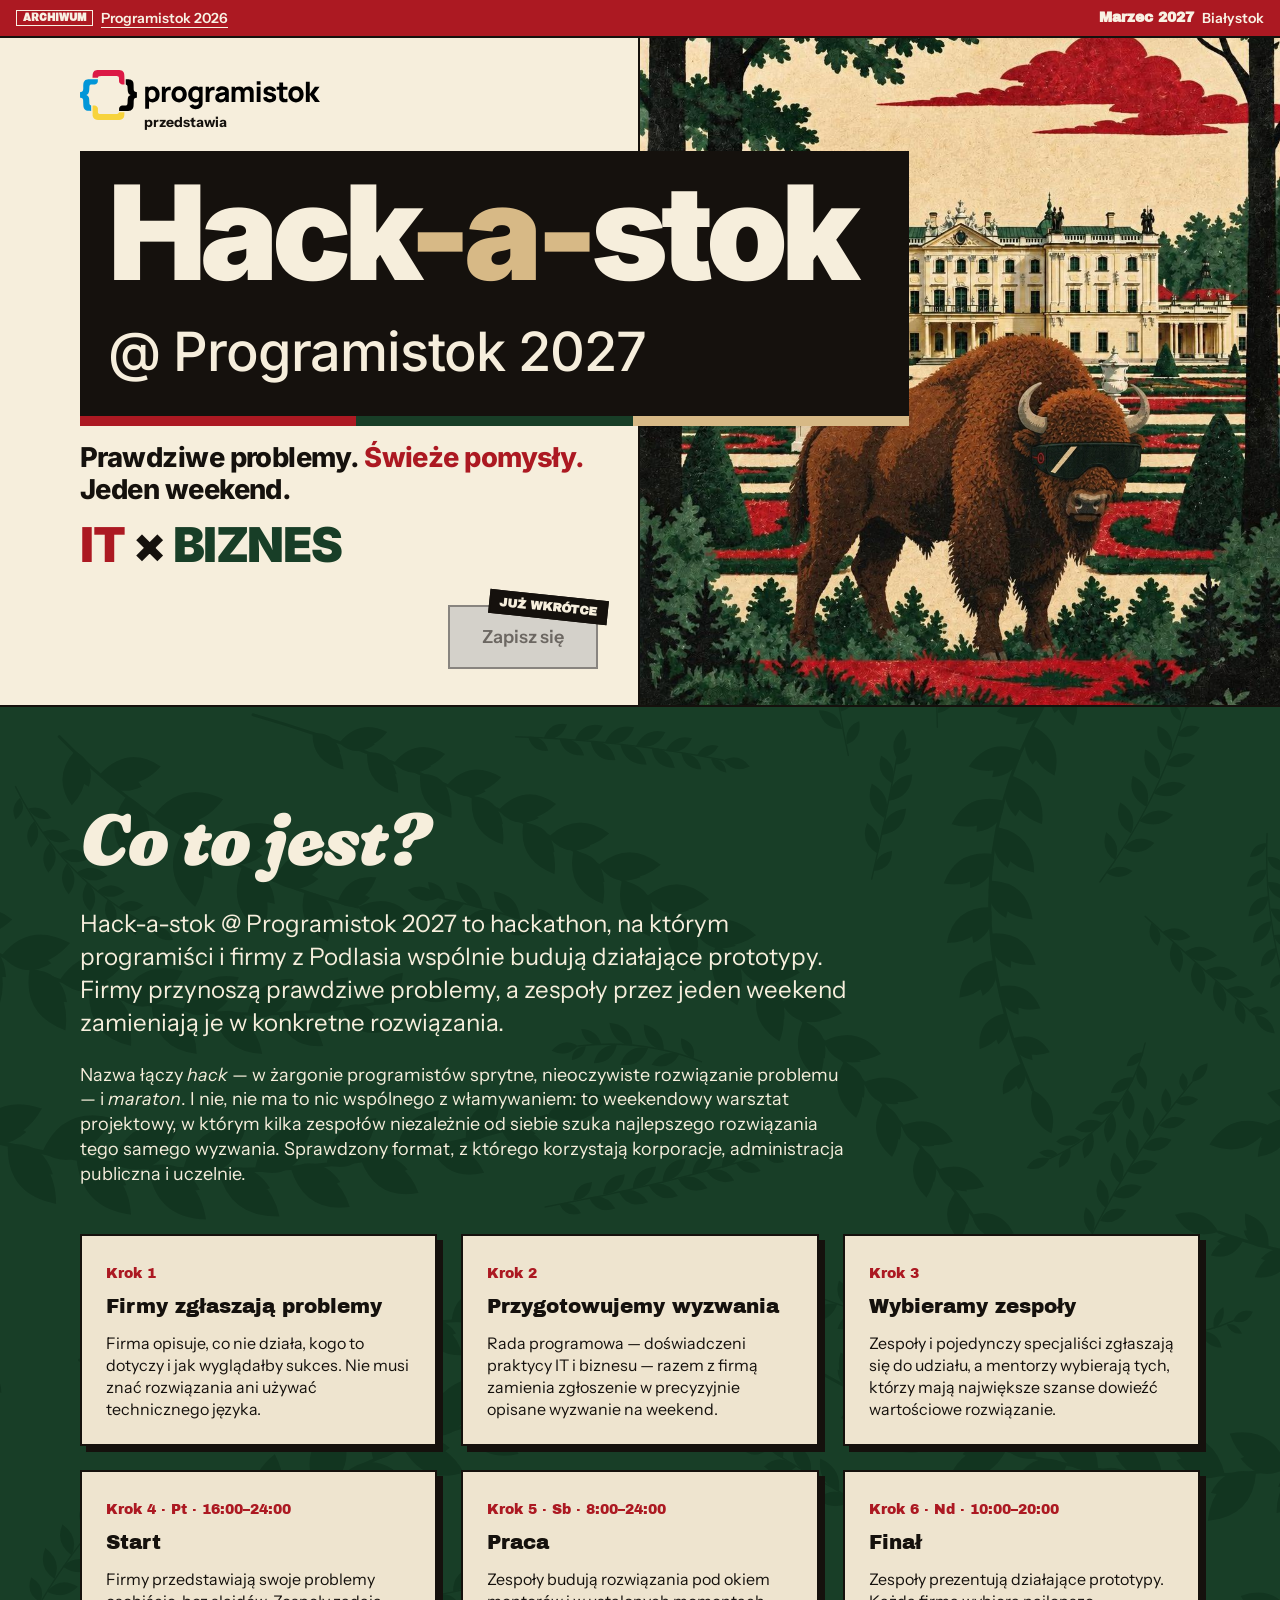
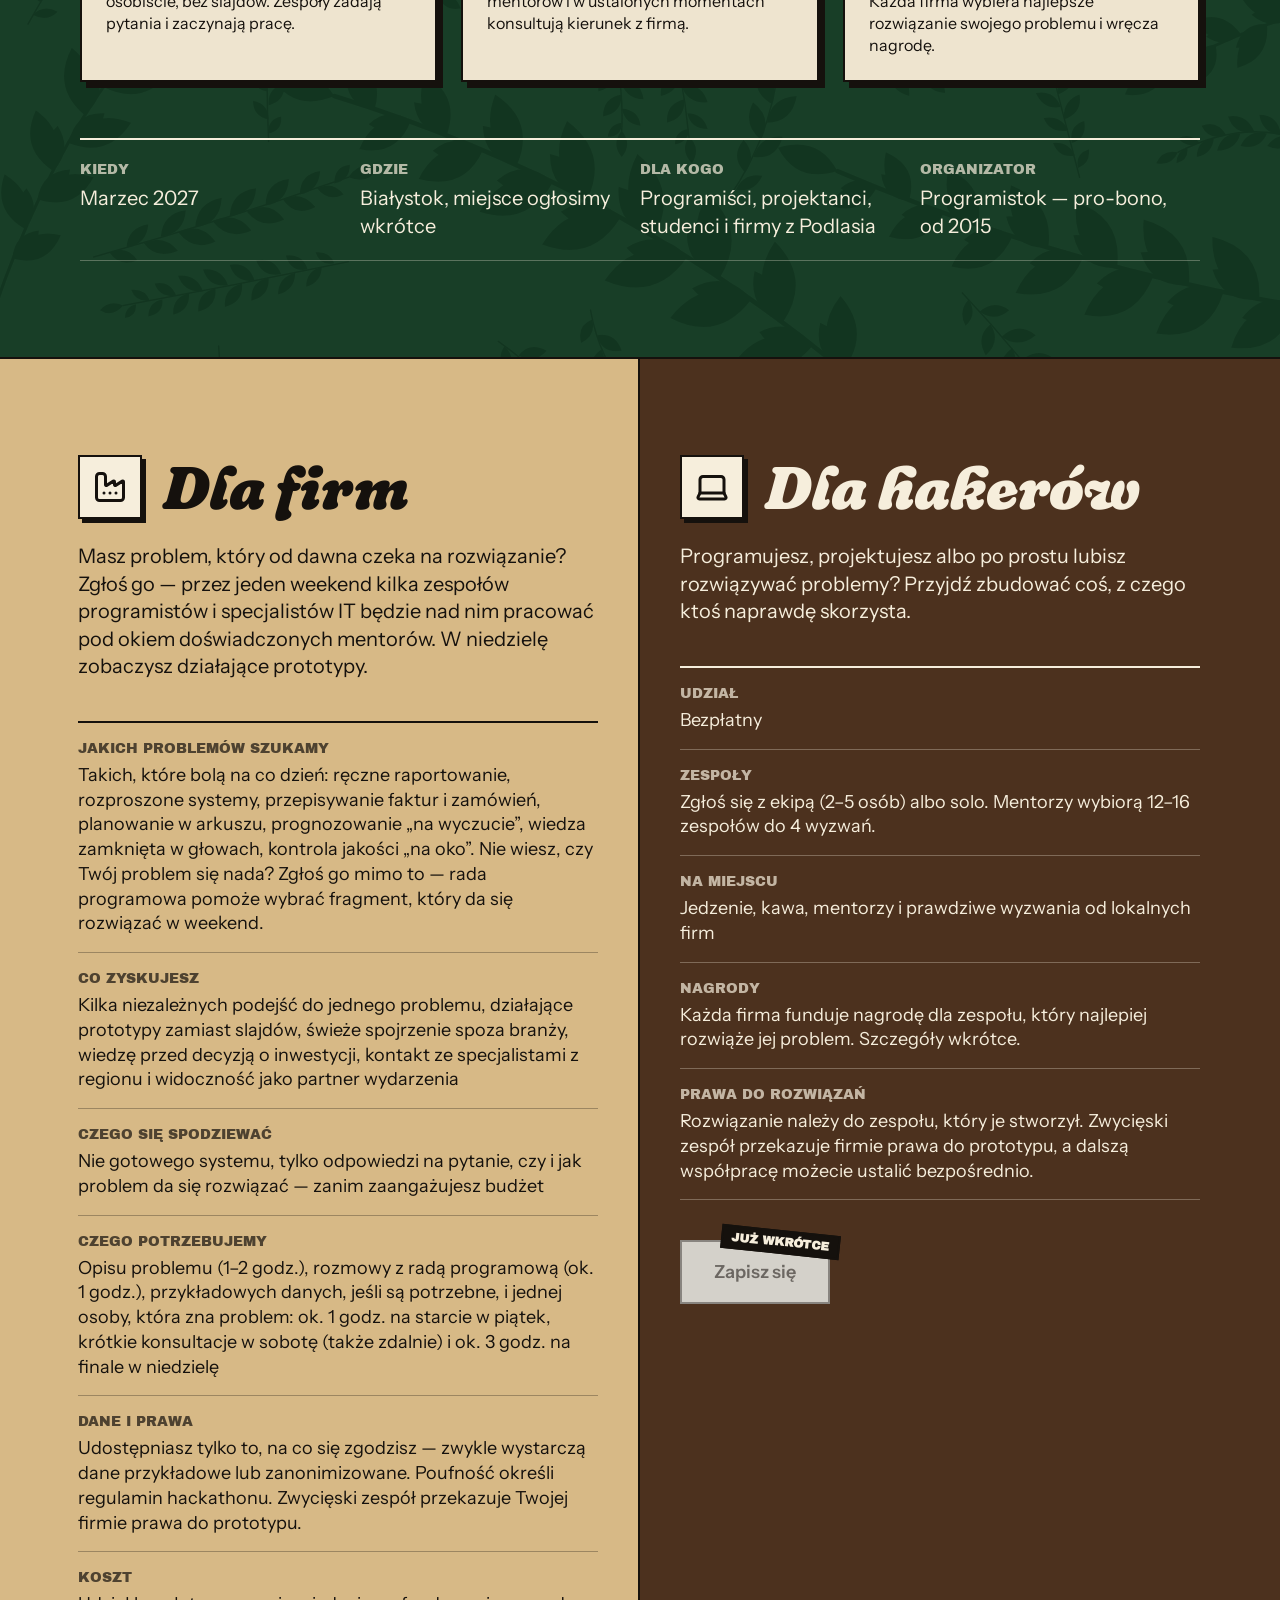
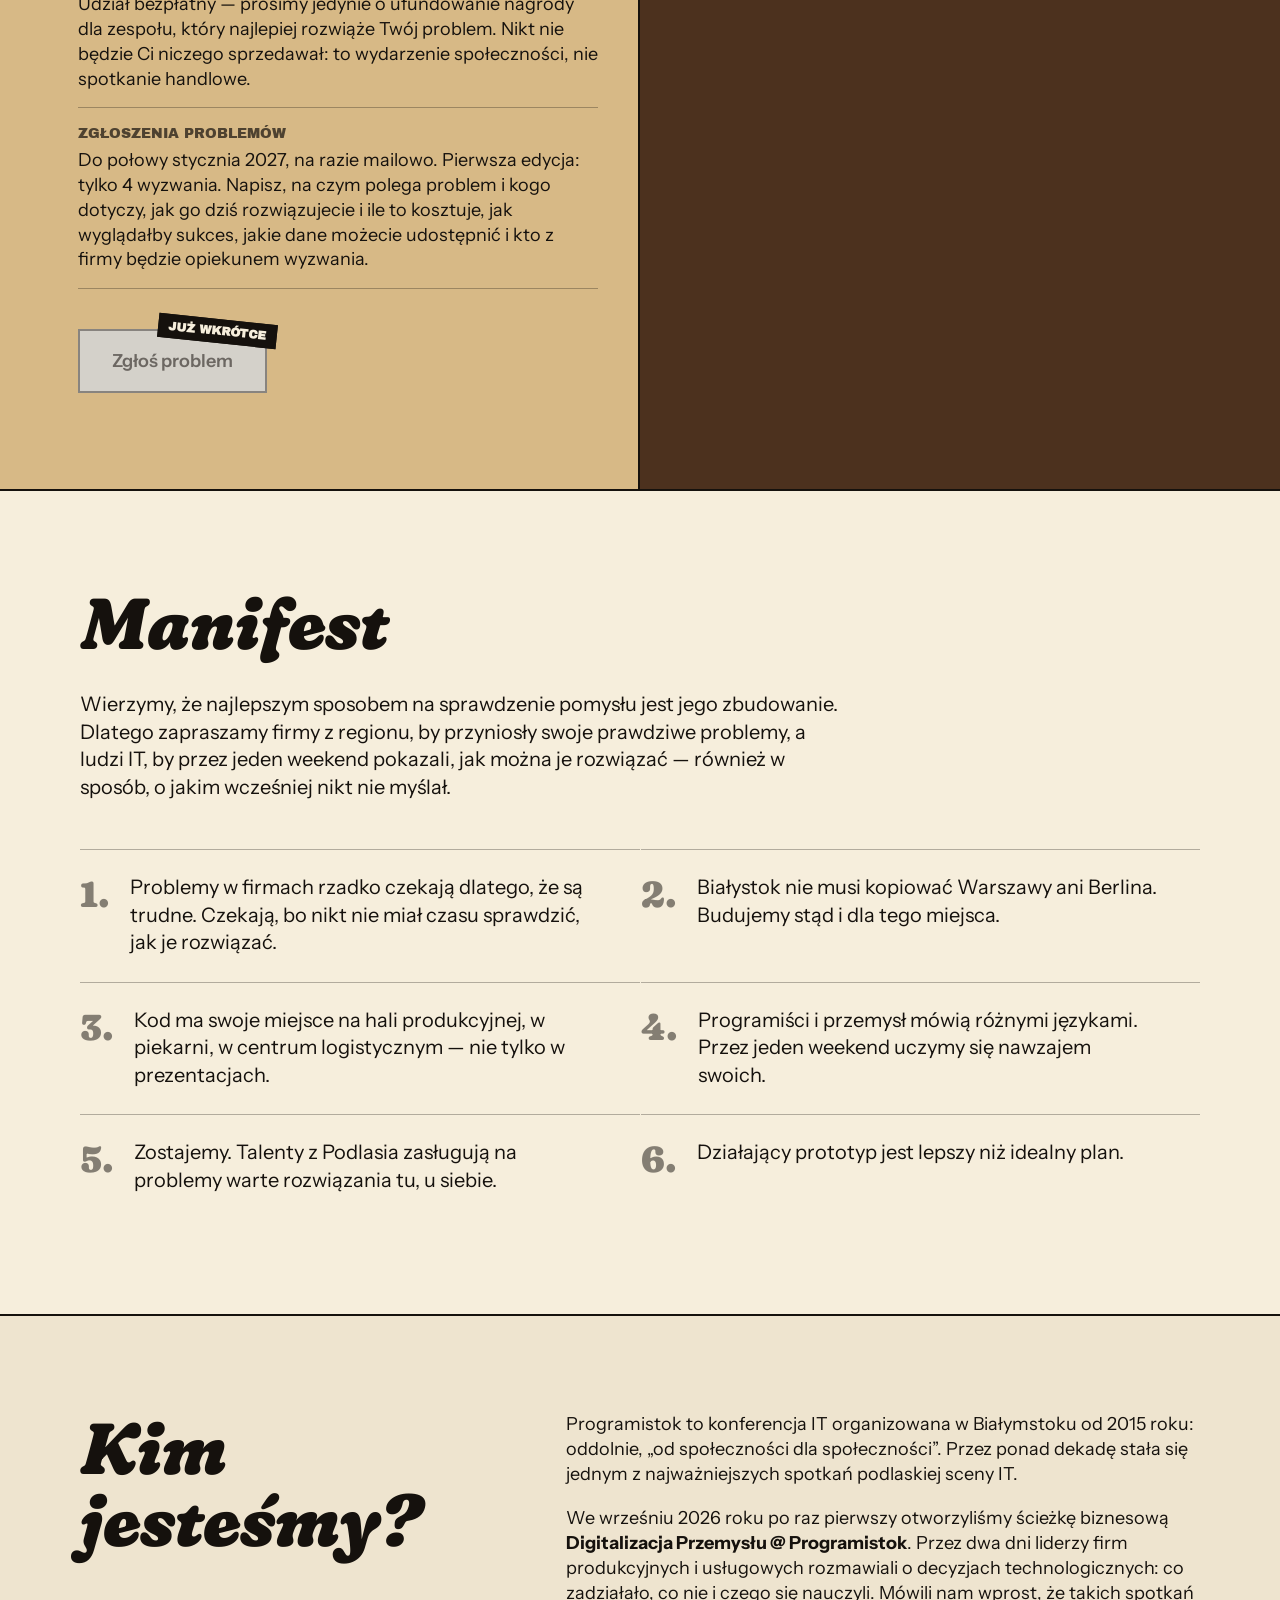
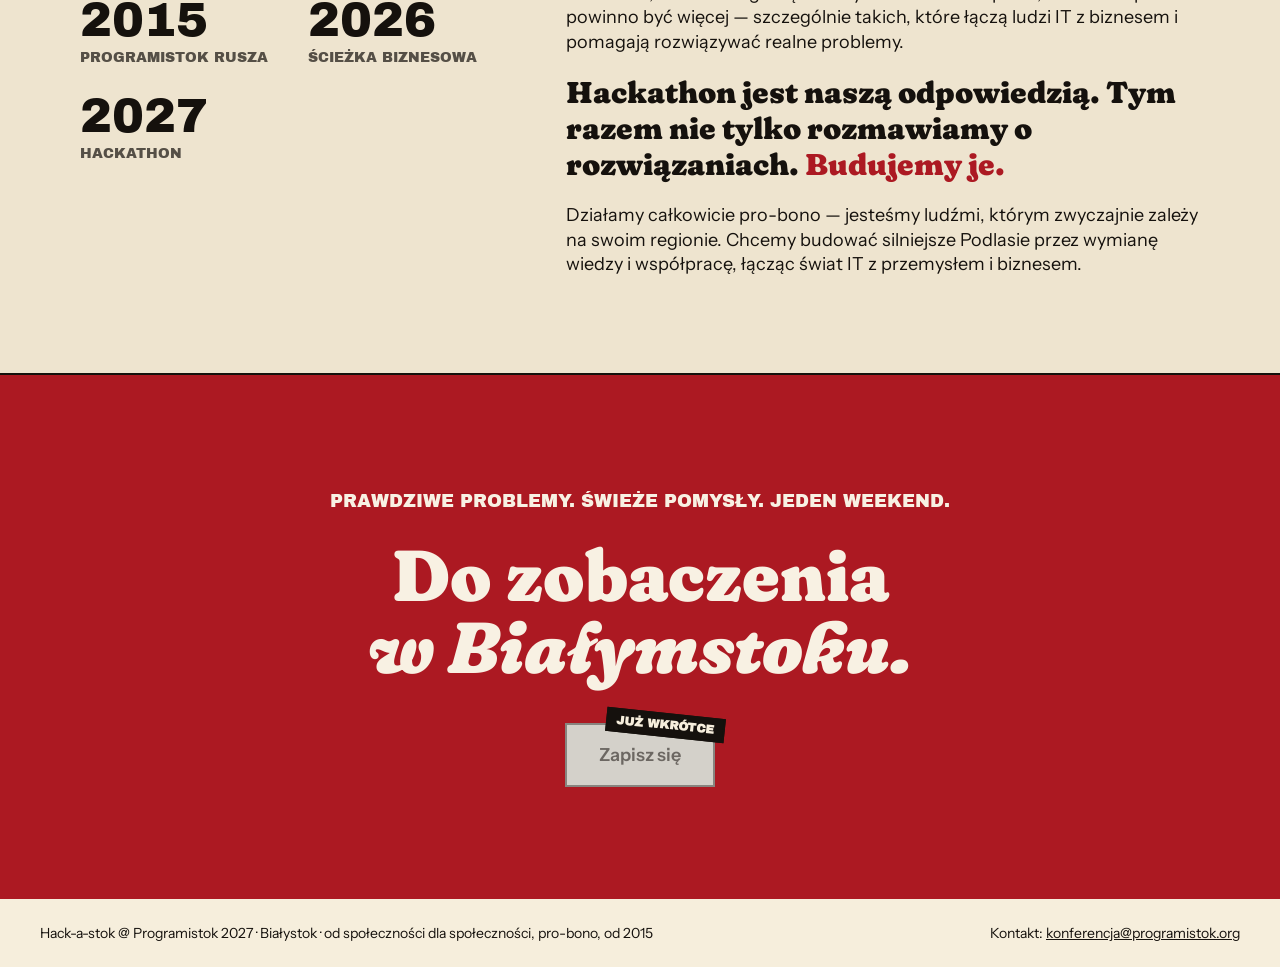
==== commit 5f245f1b: "hack: slogan under the Hack-a-stok logo Built from programistok-org-www f515448 with --base /hack/. " ====
--- a/hack/index.html
+++ b/hack/index.html
@@ -9,5 +9,6 @@
       })(window, document, "clarity", "script", "xmir8kmkde");
     </script><script>
       console.log("%c♥ In loving memory of Paweł Breś", "color:#dc1945;font-size:14px;font-weight:bold");
-    </script><link rel="stylesheet" href="/hack/_astro/index.BL0ulv8I.css"></head><body><main class="min-h-screen overflow-hidden"><header class="flex items-center justify-between gap-2 whitespace-nowrap border-b-2 border-foreground bg-primary px-5 py-2 text-sm font-semibold text-primary-foreground md:px-4"><a href="https://programistok.org/" class="group flex items-center gap-2"><span class="border border-current px-1.5 font-archivo text-[10px] uppercase">Archiwum</span><span class="underline underline-offset-4 group-hover:no-underline">Programistok 2026</span></a><span class="flex items-center gap-2"><time datetime="2027-03" class="font-archivo">Marzec 2027</time><!-- no room next to the archive link on phones --><span class="hidden sm:inline">Białystok</span></span></header><section class="poster-hero relative grid md:grid-cols-2"><div class="relative flex flex-col border-b-2 border-foreground px-5 pb-10 pt-7 md:border-b-0 md:border-r-2 md:px-10 md:pb-9"><div class="flex flex-col items-start"><img src="/hack/hack-a-stok/programistok-z-napisem.svg" alt="Programistok logo" class="mt-1 w-60"><div><p class="-mt-2 ml-16 text-sm font-bold">przedstawia</p></div></div><!-- typographic logo: Inter Black is 5.69em wide for "Hack-a-stok", so 17cqw fills the slab at any column width --><!-- my-auto centers the logo in the column on desktop, with the register button kept at the bottom;
-               the negative right margin widens it into the poster half (the type scales with it) and z-10 lifts it above the image --><div class="relative z-10 mt-8 md:my-auto md:-mr-[60%]"><h1 class="@container bg-foreground px-5 pb-6 pt-5 font-logo text-background md:px-7"><span class="block text-[17cqw] font-black leading-[0.95] tracking-[-0.05em]">Hack<span class="text-ochre">-a-</span>stok</span><span class="mt-[2cqw] block text-[7cqw] font-medium tracking-[-0.02em]">@ Programistok 2027</span></h1><!-- the PDF's three-colour stripe, in this page's palette --><div class="grid h-2.5 grid-cols-3" aria-hidden="true"><span class="bg-primary"></span><span class="bg-secondary"></span><span class="bg-ochre"></span></div><p class="mt-4 font-logo text-2xl font-black tracking-[-0.03em] md:text-4xl lg:text-5xl"><span class="text-primary">IT</span> × <span class="text-secondary">BIZNES</span></p></div><div class="mt-8 flex justify-end"><button type="button" disabled class="relative inline-block cursor-not-allowed border-2 border-foreground/40 bg-[oklch(0.86_0.01_85)] px-8 py-4 text-lg font-semibold text-foreground/55">Zapisz się<span class="absolute -top-3 -right-3 rotate-6 whitespace-nowrap border-2 border-foreground bg-foreground px-2 py-0.5 font-archivo text-xs uppercase text-background">Już wkrótce</span></button></div></div><div class="relative min-h-[60vh] md:min-h-0"><img src="/hack/hack-a-stok/bialystok-poster-cyber.jpg" alt="European bison wearing illustrated cybernetic sunglasses in the French gardens of Branicki Palace, Białystok, poster illustration" width="1024" height="1280" class="poster-hero-image absolute inset-0 h-full w-full object-cover"></div></section><section class="border-y-2 border-foreground bg-secondary bg-cover bg-center text-secondary-foreground" style="background-image: url(/hack/hack-a-stok/manifest-foliage.svg)"><div class="mx-auto max-w-300 px-5 py-16 md:px-10 md:py-24"><h2 class="font-display text-5xl font-black italic md:text-7xl">Co to jest?</h2><p class="mt-8 max-w-3xl text-2xl leading-snug">Hack-a-stok @ Programistok 2027 to hackathon, na którym programiści i firmy z Podlasia wspólnie budują działające prototypy. Firmy przynoszą prawdziwe problemy, a zespoły przez jeden weekend zamieniają je w konkretne rozwiązania.</p><p class="mt-6 max-w-3xl text-lg leading-snug">Nazwa łączy <em>hack</em> — w żargonie programistów sprytne, nieoczywiste rozwiązanie problemu — i <em>maraton</em>. I nie, nie ma to nic wspólnego z włamywaniem: to weekendowy warsztat projektowy, w którym kilka zespołów niezależnie od siebie szuka najlepszego rozwiązania tego samego wyzwania. Sprawdzony format, z którego korzystają korporacje, administracja publiczna i uczelnie.</p><ol class="mt-12 grid gap-6 md:grid-cols-2 lg:grid-cols-3"><li class="border-2 border-foreground bg-card p-6 text-card-foreground shadow-[6px_6px_0_0_var(--foreground)]"><span class="font-archivo text-sm text-primary">Krok 1</span><h3 class="mt-2 font-archivo text-xl">Firmy zgłaszają problemy</h3><p class="mt-3 leading-snug">Firma opisuje, co nie działa, kogo to dotyczy i jak wyglądałby sukces. Nie musi znać rozwiązania ani używać technicznego języka.</p></li><li class="border-2 border-foreground bg-card p-6 text-card-foreground shadow-[6px_6px_0_0_var(--foreground)]"><span class="font-archivo text-sm text-primary">Krok 2</span><h3 class="mt-2 font-archivo text-xl">Przygotowujemy wyzwania</h3><p class="mt-3 leading-snug">Rada programowa — doświadczeni praktycy IT i biznesu — razem z firmą zamienia zgłoszenie w precyzyjnie opisane wyzwanie na weekend.</p></li><li class="border-2 border-foreground bg-card p-6 text-card-foreground shadow-[6px_6px_0_0_var(--foreground)]"><span class="font-archivo text-sm text-primary">Krok 3</span><h3 class="mt-2 font-archivo text-xl">Wybieramy zespoły</h3><p class="mt-3 leading-snug">Zespoły i pojedynczy specjaliści zgłaszają się do udziału, a mentorzy wybierają tych, którzy mają największe szanse dowieźć wartościowe rozwiązanie.</p></li><li class="border-2 border-foreground bg-card p-6 text-card-foreground shadow-[6px_6px_0_0_var(--foreground)]"><span class="font-archivo text-sm text-primary">Krok 4 · Pt · 16:00–24:00</span><h3 class="mt-2 font-archivo text-xl">Start</h3><p class="mt-3 leading-snug">Firmy przedstawiają swoje problemy osobiście, bez slajdów. Zespoły zadają pytania i zaczynają pracę.</p></li><li class="border-2 border-foreground bg-card p-6 text-card-foreground shadow-[6px_6px_0_0_var(--foreground)]"><span class="font-archivo text-sm text-primary">Krok 5 · Sb · 8:00–24:00</span><h3 class="mt-2 font-archivo text-xl">Praca</h3><p class="mt-3 leading-snug">Zespoły budują rozwiązania pod okiem mentorów i w ustalonych momentach konsultują kierunek z firmą.</p></li><li class="border-2 border-foreground bg-card p-6 text-card-foreground shadow-[6px_6px_0_0_var(--foreground)]"><span class="font-archivo text-sm text-primary">Krok 6 · Nd · 10:00–20:00</span><h3 class="mt-2 font-archivo text-xl">Finał</h3><p class="mt-3 leading-snug">Zespoły prezentują działające prototypy. Każda firma wybiera najlepsze rozwiązanie swojego problemu i wręcza nagrodę.</p></li></ol><dl class="mt-14 grid border-t-2 border-current sm:grid-cols-2 lg:grid-cols-4"><div class="border-b border-current/30 py-5 sm:pr-6"><dt class="font-archivo text-sm uppercase opacity-70">Kiedy</dt><dd class="mt-1 text-xl">Marzec 2027</dd></div><div class="border-b border-current/30 py-5 sm:pr-6"><dt class="font-archivo text-sm uppercase opacity-70">Gdzie</dt><dd class="mt-1 text-xl">Białystok, miejsce ogłosimy wkrótce</dd></div><div class="border-b border-current/30 py-5 sm:pr-6"><dt class="font-archivo text-sm uppercase opacity-70">Dla kogo</dt><dd class="mt-1 text-xl">Programiści, projektanci, studenci i firmy z Podlasia</dd></div><div class="border-b border-current/30 py-5 sm:pr-6"><dt class="font-archivo text-sm uppercase opacity-70">Organizator</dt><dd class="mt-1 text-xl">Programistok — pro-bono, od 2015</dd></div></dl></div></section><!-- side by side on large screens: colors bleed to the viewport edges, text stays in the 1200px column --><section class="grid border-b-2 border-foreground lg:grid-cols-2"><div class="bg-ochre text-foreground border-b-2 border-foreground lg:border-b-0 lg:border-r-2"><div class="mx-auto max-w-300 px-5 py-16 md:px-10 md:py-24 lg:max-w-150 lg:mr-0"><h2 class="flex items-center gap-3 font-display text-4xl font-black italic sm:gap-5 sm:text-5xl md:text-6xl"><span class="flex size-11 shrink-0 items-center justify-center border-2 border-foreground bg-background text-foreground shadow-[4px_4px_0_0_var(--foreground)] sm:size-14 md:size-16"><svg viewBox="0 0 24 24" fill="none" stroke="currentColor" stroke-width="2" stroke-linecap="round" stroke-linejoin="round" class="size-6 sm:size-8 md:size-9" aria-hidden="true"><path d="M12 16h.01"></path><path d="M16 16h.01"></path><path d="M3 19a2 2 0 0 0 2 2h14a2 2 0 0 0 2-2V8.5a.5.5 0 0 0-.769-.422l-4.462 2.844A.5.5 0 0 1 15 10.5v-2a.5.5 0 0 0-.769-.422L9.77 10.922A.5.5 0 0 1 9 10.5V5a2 2 0 0 0-2-2H5a2 2 0 0 0-2 2z"></path><path d="M8 16h.01"></path></svg></span>Dla firm</h2><p class="mt-6 text-xl leading-snug">Masz problem, który od dawna czeka na rozwiązanie? Zgłoś go — przez jeden weekend kilka zespołów programistów i specjalistów IT będzie nad nim pracować pod okiem doświadczonych mentorów. W niedzielę zobaczysz działające prototypy.</p><dl class="mt-10 border-t-2 border-current"><div class="border-b border-current/30 py-4"><dt class="font-archivo text-sm uppercase opacity-70">Jakich problemów szukamy</dt><dd class="mt-1 text-lg leading-snug">Takich, które bolą na co dzień: ręczne raportowanie, rozproszone systemy, przepisywanie faktur i zamówień, planowanie w arkuszu, prognozowanie „na wyczucie”, wiedza zamknięta w głowach, kontrola jakości „na oko”. Nie wiesz, czy Twój problem się nada? Zgłoś go mimo to — rada programowa pomoże wybrać fragment, który da się rozwiązać w weekend.</dd></div><div class="border-b border-current/30 py-4"><dt class="font-archivo text-sm uppercase opacity-70">Co zyskujesz</dt><dd class="mt-1 text-lg leading-snug">Kilka niezależnych podejść do jednego problemu, działające prototypy zamiast slajdów, świeże spojrzenie spoza branży, wiedzę przed decyzją o inwestycji, kontakt ze specjalistami z regionu i widoczność jako partner wydarzenia</dd></div><div class="border-b border-current/30 py-4"><dt class="font-archivo text-sm uppercase opacity-70">Czego się spodziewać</dt><dd class="mt-1 text-lg leading-snug">Nie gotowego systemu, tylko odpowiedzi na pytanie, czy i jak problem da się rozwiązać — zanim zaangażujesz budżet</dd></div><div class="border-b border-current/30 py-4"><dt class="font-archivo text-sm uppercase opacity-70">Czego potrzebujemy</dt><dd class="mt-1 text-lg leading-snug">Opisu problemu (1–2 godz.), rozmowy z radą programową (ok. 1 godz.), przykładowych danych, jeśli są potrzebne, i jednej osoby, która zna problem: ok. 1 godz. na starcie w piątek, krótkie konsultacje w sobotę (także zdalnie) i ok. 3 godz. na finale w niedzielę</dd></div><div class="border-b border-current/30 py-4"><dt class="font-archivo text-sm uppercase opacity-70">Dane i prawa</dt><dd class="mt-1 text-lg leading-snug">Udostępniasz tylko to, na co się zgodzisz — zwykle wystarczą dane przykładowe lub zanonimizowane. Poufność określi regulamin hackathonu. Zwycięski zespół przekazuje Twojej firmie prawa do prototypu.</dd></div><div class="border-b border-current/30 py-4"><dt class="font-archivo text-sm uppercase opacity-70">Koszt</dt><dd class="mt-1 text-lg leading-snug">Udział bezpłatny — prosimy jedynie o ufundowanie nagrody dla zespołu, który najlepiej rozwiąże Twój problem. Nikt nie będzie Ci niczego sprzedawał: to wydarzenie społeczności, nie spotkanie handlowe.</dd></div><div class="border-b border-current/30 py-4"><dt class="font-archivo text-sm uppercase opacity-70">Zgłoszenia problemów</dt><dd class="mt-1 text-lg leading-snug">Do połowy stycznia 2027, na razie mailowo. Pierwsza edycja: tylko 4 wyzwania. Napisz, na czym polega problem i kogo dotyczy, jak go dziś rozwiązujecie i ile to kosztuje, jak wyglądałby sukces, jakie dane możecie udostępnić i kto z firmy będzie opiekunem wyzwania.</dd></div></dl><div class="mt-10"><button type="button" disabled class="relative inline-block cursor-not-allowed border-2 border-foreground/40 bg-[oklch(0.86_0.01_85)] px-8 py-4 text-lg font-semibold text-foreground/55">Zgłoś problem<span class="absolute -top-3 -right-3 rotate-6 whitespace-nowrap border-2 border-foreground bg-foreground px-2 py-0.5 font-archivo text-xs uppercase text-background">Już wkrótce</span></button></div></div></div><div class="bg-umber text-secondary-foreground "><div class="mx-auto max-w-300 px-5 py-16 md:px-10 md:py-24 lg:max-w-150 lg:ml-0"><h2 class="flex items-center gap-3 font-display text-4xl font-black italic sm:gap-5 sm:text-5xl md:text-6xl"><span class="flex size-11 shrink-0 items-center justify-center border-2 border-foreground bg-background text-foreground shadow-[4px_4px_0_0_var(--foreground)] sm:size-14 md:size-16"><svg viewBox="0 0 24 24" fill="none" stroke="currentColor" stroke-width="2" stroke-linecap="round" stroke-linejoin="round" class="size-6 sm:size-8 md:size-9" aria-hidden="true"><path d="M18 5a2 2 0 0 1 2 2v8.526a2 2 0 0 0 .212.897l1.068 2.127a1 1 0 0 1-.9 1.45H3.62a1 1 0 0 1-.9-1.45l1.068-2.127A2 2 0 0 0 4 15.526V7a2 2 0 0 1 2-2z"></path><path d="M20.054 15.987H3.946"></path></svg></span>Dla hakerów</h2><p class="mt-6 text-xl leading-snug">Programujesz, projektujesz albo po prostu lubisz rozwiązywać problemy? Przyjdź zbudować coś, z czego ktoś naprawdę skorzysta.</p><dl class="mt-10 border-t-2 border-current"><div class="border-b border-current/30 py-4"><dt class="font-archivo text-sm uppercase opacity-70">Udział</dt><dd class="mt-1 text-lg leading-snug">Bezpłatny</dd></div><div class="border-b border-current/30 py-4"><dt class="font-archivo text-sm uppercase opacity-70">Zespoły</dt><dd class="mt-1 text-lg leading-snug">Zgłoś się z ekipą (2–5 osób) albo solo. Mentorzy wybiorą 12–16 zespołów do 4 wyzwań.</dd></div><div class="border-b border-current/30 py-4"><dt class="font-archivo text-sm uppercase opacity-70">Na miejscu</dt><dd class="mt-1 text-lg leading-snug">Jedzenie, kawa, mentorzy i prawdziwe wyzwania od lokalnych firm</dd></div><div class="border-b border-current/30 py-4"><dt class="font-archivo text-sm uppercase opacity-70">Nagrody</dt><dd class="mt-1 text-lg leading-snug">Każda firma funduje nagrodę dla zespołu, który najlepiej rozwiąże jej problem. Szczegóły wkrótce.</dd></div><div class="border-b border-current/30 py-4"><dt class="font-archivo text-sm uppercase opacity-70">Prawa do rozwiązań</dt><dd class="mt-1 text-lg leading-snug">Rozwiązanie należy do zespołu, który je stworzył. Zwycięski zespół przekazuje firmie prawa do prototypu, a dalszą współpracę możecie ustalić bezpośrednio.</dd></div></dl><div class="mt-10"><button type="button" disabled class="relative inline-block cursor-not-allowed border-2 border-foreground/40 bg-[oklch(0.86_0.01_85)] px-8 py-4 text-lg font-semibold text-foreground/55">Zapisz się<span class="absolute -top-3 -right-3 rotate-6 whitespace-nowrap border-2 border-foreground bg-foreground px-2 py-0.5 font-archivo text-xs uppercase text-background">Już wkrótce</span></button></div></div></div></section><section class="border-b-2 border-foreground"><div class="mx-auto max-w-300 px-5 py-16 md:px-10 md:py-24"><h2 class="font-display text-5xl font-black italic md:text-7xl">Manifest</h2><p class="mt-8 max-w-3xl text-xl leading-snug">Wierzymy, że najlepszym sposobem na sprawdzenie pomysłu jest jego zbudowanie. Dlatego zapraszamy firmy z regionu, by przyniosły swoje prawdziwe problemy, a ludzi IT, by przez jeden weekend pokazali, jak można je rozwiązać — również w sposób, o jakim wcześniej nikt nie myślał.</p><ol class="mt-12 grid gap-px md:grid-cols-2"><li class="flex gap-5 border-t border-current/30 py-6 md:pr-10"><span class="font-display text-4xl font-black opacity-50">1.</span><span class="text-xl leading-snug">Problemy w firmach rzadko czekają dlatego, że są trudne. Czekają, bo nikt nie miał czasu sprawdzić, jak je rozwiązać.</span></li><li class="flex gap-5 border-t border-current/30 py-6 md:pr-10"><span class="font-display text-4xl font-black opacity-50">2.</span><span class="text-xl leading-snug">Białystok nie musi kopiować Warszawy ani Berlina. Budujemy stąd i dla tego miejsca.</span></li><li class="flex gap-5 border-t border-current/30 py-6 md:pr-10"><span class="font-display text-4xl font-black opacity-50">3.</span><span class="text-xl leading-snug">Kod ma swoje miejsce na hali produkcyjnej, w piekarni, w centrum logistycznym — nie tylko w prezentacjach.</span></li><li class="flex gap-5 border-t border-current/30 py-6 md:pr-10"><span class="font-display text-4xl font-black opacity-50">4.</span><span class="text-xl leading-snug">Programiści i przemysł mówią różnymi językami. Przez jeden weekend uczymy się nawzajem swoich.</span></li><li class="flex gap-5 border-t border-current/30 py-6 md:pr-10"><span class="font-display text-4xl font-black opacity-50">5.</span><span class="text-xl leading-snug">Zostajemy. Talenty z Podlasia zasługują na problemy warte rozwiązania tu, u siebie.</span></li><li class="flex gap-5 border-t border-current/30 py-6 md:pr-10"><span class="font-display text-4xl font-black opacity-50">6.</span><span class="text-xl leading-snug">Działający prototyp jest lepszy niż idealny plan.</span></li></ol></div></section><section class="border-b-2 border-foreground bg-card"><div class="mx-auto max-w-300 px-5 py-16 md:px-10 md:py-24"><div class="grid gap-10 md:grid-cols-[2fr_3fr] md:gap-16"><div><h2 class="font-display text-5xl font-black italic md:text-7xl">Kim jesteśmy?</h2><ol class="mt-10 flex flex-wrap gap-x-10 gap-y-6"><li><span class="block font-archivo text-5xl">2015</span><span class="font-archivo text-sm uppercase opacity-70">Programistok rusza</span></li><li><span class="block font-archivo text-5xl">2026</span><span class="font-archivo text-sm uppercase opacity-70">Ścieżka biznesowa</span></li><li><span class="block font-archivo text-5xl">2027</span><span class="font-archivo text-sm uppercase opacity-70">Hackathon</span></li></ol></div><div class="space-y-5 text-lg leading-snug"><p>Programistok to konferencja IT organizowana w Białymstoku od 2015 roku: oddolnie, „od społeczności dla społeczności”. Przez ponad dekadę stała się jednym z najważniejszych spotkań podlaskiej sceny IT.</p><p>We wrześniu 2026 roku po raz pierwszy otworzyliśmy ścieżkę biznesową <strong>Digitalizacja Przemysłu @ Programistok</strong>. Przez dwa dni liderzy firm produkcyjnych i usługowych rozmawiali o decyzjach technologicznych: co zadziałało, co nie i czego się nauczyli. Mówili nam wprost, że takich spotkań powinno być więcej — szczególnie takich, które łączą ludzi IT z biznesem i pomagają rozwiązywać realne problemy.</p><p class="font-display text-3xl font-black">Hackathon jest naszą odpowiedzią. Tym razem nie tylko rozmawiamy o rozwiązaniach. <span class="text-primary">Budujemy je.</span></p><p>Działamy całkowicie pro-bono — jesteśmy ludźmi, którym zwyczajnie zależy na swoim regionie. Chcemy budować silniejsze Podlasie przez wymianę wiedzy i współpracę, łącząc świat IT z przemysłem i biznesem.</p></div></div></div></section><section class="bg-primary px-5 py-20 text-center text-primary-foreground md:py-28"><p class="mb-6 font-archivo text-lg uppercase">Prawdziwe problemy. Świeże pomysły. Jeden weekend.</p><h2 class="font-display text-5xl font-black md:text-7xl">Do zobaczenia<br><span class="italic">w Białymstoku.</span></h2><div class="mt-10"><button type="button" disabled class="relative inline-block cursor-not-allowed border-2 border-foreground/40 bg-[oklch(0.86_0.01_85)] px-8 py-4 text-lg font-semibold text-foreground/55">Zapisz się<span class="absolute -top-3 -right-3 rotate-6 whitespace-nowrap border-2 border-foreground bg-foreground px-2 py-0.5 font-archivo text-xs uppercase text-background">Już wkrótce</span></button></div></section><footer class="flex flex-wrap items-center justify-between gap-3 px-5 py-6 text-sm md:px-10"><span>Hack-a-stok @ Programistok 2027 · Białystok · od społeczności dla społeczności, pro-bono, od 2015</span><span>Kontakt: <a href="mailto:konferencja@programistok.org" class="underline">konferencja@programistok.org</a></span></footer></main></body></html>+    </script><link rel="stylesheet" href="/hack/_astro/index.wnLX9gPr.css"></head><body><main class="min-h-screen overflow-hidden"><header class="flex items-center justify-between gap-2 whitespace-nowrap border-b-2 border-foreground bg-primary px-5 py-2 text-sm font-semibold text-primary-foreground md:px-4"><a href="https://programistok.org/" class="group flex items-center gap-2"><span class="border border-current px-1.5 font-archivo text-[10px] uppercase">Archiwum</span><span class="underline underline-offset-4 group-hover:no-underline">Programistok 2026</span></a><span class="flex items-center gap-2"><time datetime="2027-03" class="font-archivo">Marzec 2027</time><!-- no room next to the archive link on phones --><span class="hidden sm:inline">Białystok</span></span></header><section class="poster-hero relative grid md:grid-cols-2"><div class="relative flex flex-col border-b-2 border-foreground px-5 pb-10 pt-7 md:border-b-0 md:border-r-2 md:px-10 md:pb-9"><div class="flex flex-col items-start"><img src="/hack/hack-a-stok/programistok-z-napisem.svg" alt="Programistok logo" class="mt-1 w-60"><div><p class="-mt-2 ml-16 text-sm font-bold">przedstawia</p></div></div><!-- typographic logo: Inter Black is 5.69em wide for "Hack-a-stok", so 17cqw fills the slab at any column width --><!-- my-auto centers the logo in the column on desktop, with the register button kept at the bottom;
+               the negative right margin widens it into the poster half (the type scales with it) and z-10 lifts it above the image --><div class="@container relative z-10 mt-8 md:my-auto md:-mr-[60%] md:pt-4"><h1 class="@container bg-foreground px-5 pb-6 pt-5 font-logo text-background md:px-7"><span class="block text-[17cqw] font-black leading-[0.95] tracking-[-0.05em]">Hack<span class="text-ochre">-a-</span>stok</span><span class="mt-[2cqw] block text-[7cqw] font-medium tracking-[-0.02em]">@ Programistok 2027</span></h1><!-- the PDF's three-colour stripe, in this page's palette --><div class="grid h-2.5 grid-cols-3" aria-hidden="true"><span class="bg-primary"></span><span class="bg-secondary"></span><span class="bg-ochre"></span></div><!-- line 1 is 18.53em wide: 5.3cqw fills the column on phones; from md the column is 62.5% of this
+                 widened block, so 3.3cqw keeps the slogan on the paper, off the poster --><p class="mt-4 font-logo text-[5.3cqw] font-extrabold leading-[1.15] tracking-[-0.02em] md:text-[3.3cqw]">Prawdziwe problemy. <span class="text-primary">Świeże pomysły.</span><br>Jeden weekend.</p><p class="mt-4 font-logo text-2xl font-black tracking-[-0.03em] md:text-4xl lg:text-5xl"><span class="text-primary">IT</span> × <span class="text-secondary">BIZNES</span></p></div><div class="mt-8 flex justify-end"><button type="button" disabled class="relative inline-block cursor-not-allowed border-2 border-foreground/40 bg-[oklch(0.86_0.01_85)] px-8 py-4 text-lg font-semibold text-foreground/55">Zapisz się<span class="absolute -top-3 -right-3 rotate-6 whitespace-nowrap border-2 border-foreground bg-foreground px-2 py-0.5 font-archivo text-xs uppercase text-background">Już wkrótce</span></button></div></div><div class="relative min-h-[60vh] md:min-h-0"><img src="/hack/hack-a-stok/bialystok-poster-cyber.jpg" alt="European bison wearing illustrated cybernetic sunglasses in the French gardens of Branicki Palace, Białystok, poster illustration" width="1024" height="1280" class="poster-hero-image absolute inset-0 h-full w-full object-cover"></div></section><section class="border-y-2 border-foreground bg-secondary bg-cover bg-center text-secondary-foreground" style="background-image: url(/hack/hack-a-stok/manifest-foliage.svg)"><div class="mx-auto max-w-300 px-5 py-16 md:px-10 md:py-24"><h2 class="font-display text-5xl font-black italic md:text-7xl">Co to jest?</h2><p class="mt-8 max-w-3xl text-2xl leading-snug">Hack-a-stok @ Programistok 2027 to hackathon, na którym programiści i firmy z Podlasia wspólnie budują działające prototypy. Firmy przynoszą prawdziwe problemy, a zespoły przez jeden weekend zamieniają je w konkretne rozwiązania.</p><p class="mt-6 max-w-3xl text-lg leading-snug">Nazwa łączy <em>hack</em> — w żargonie programistów sprytne, nieoczywiste rozwiązanie problemu — i <em>maraton</em>. I nie, nie ma to nic wspólnego z włamywaniem: to weekendowy warsztat projektowy, w którym kilka zespołów niezależnie od siebie szuka najlepszego rozwiązania tego samego wyzwania. Sprawdzony format, z którego korzystają korporacje, administracja publiczna i uczelnie.</p><ol class="mt-12 grid gap-6 md:grid-cols-2 lg:grid-cols-3"><li class="border-2 border-foreground bg-card p-6 text-card-foreground shadow-[6px_6px_0_0_var(--foreground)]"><span class="font-archivo text-sm text-primary">Krok 1</span><h3 class="mt-2 font-archivo text-xl">Firmy zgłaszają problemy</h3><p class="mt-3 leading-snug">Firma opisuje, co nie działa, kogo to dotyczy i jak wyglądałby sukces. Nie musi znać rozwiązania ani używać technicznego języka.</p></li><li class="border-2 border-foreground bg-card p-6 text-card-foreground shadow-[6px_6px_0_0_var(--foreground)]"><span class="font-archivo text-sm text-primary">Krok 2</span><h3 class="mt-2 font-archivo text-xl">Przygotowujemy wyzwania</h3><p class="mt-3 leading-snug">Rada programowa — doświadczeni praktycy IT i biznesu — razem z firmą zamienia zgłoszenie w precyzyjnie opisane wyzwanie na weekend.</p></li><li class="border-2 border-foreground bg-card p-6 text-card-foreground shadow-[6px_6px_0_0_var(--foreground)]"><span class="font-archivo text-sm text-primary">Krok 3</span><h3 class="mt-2 font-archivo text-xl">Wybieramy zespoły</h3><p class="mt-3 leading-snug">Zespoły i pojedynczy specjaliści zgłaszają się do udziału, a mentorzy wybierają tych, którzy mają największe szanse dowieźć wartościowe rozwiązanie.</p></li><li class="border-2 border-foreground bg-card p-6 text-card-foreground shadow-[6px_6px_0_0_var(--foreground)]"><span class="font-archivo text-sm text-primary">Krok 4 · Pt · 16:00–24:00</span><h3 class="mt-2 font-archivo text-xl">Start</h3><p class="mt-3 leading-snug">Firmy przedstawiają swoje problemy osobiście, bez slajdów. Zespoły zadają pytania i zaczynają pracę.</p></li><li class="border-2 border-foreground bg-card p-6 text-card-foreground shadow-[6px_6px_0_0_var(--foreground)]"><span class="font-archivo text-sm text-primary">Krok 5 · Sb · 8:00–24:00</span><h3 class="mt-2 font-archivo text-xl">Praca</h3><p class="mt-3 leading-snug">Zespoły budują rozwiązania pod okiem mentorów i w ustalonych momentach konsultują kierunek z firmą.</p></li><li class="border-2 border-foreground bg-card p-6 text-card-foreground shadow-[6px_6px_0_0_var(--foreground)]"><span class="font-archivo text-sm text-primary">Krok 6 · Nd · 10:00–20:00</span><h3 class="mt-2 font-archivo text-xl">Finał</h3><p class="mt-3 leading-snug">Zespoły prezentują działające prototypy. Każda firma wybiera najlepsze rozwiązanie swojego problemu i wręcza nagrodę.</p></li></ol><dl class="mt-14 grid border-t-2 border-current sm:grid-cols-2 lg:grid-cols-4"><div class="border-b border-current/30 py-5 sm:pr-6"><dt class="font-archivo text-sm uppercase opacity-70">Kiedy</dt><dd class="mt-1 text-xl">Marzec 2027</dd></div><div class="border-b border-current/30 py-5 sm:pr-6"><dt class="font-archivo text-sm uppercase opacity-70">Gdzie</dt><dd class="mt-1 text-xl">Białystok, miejsce ogłosimy wkrótce</dd></div><div class="border-b border-current/30 py-5 sm:pr-6"><dt class="font-archivo text-sm uppercase opacity-70">Dla kogo</dt><dd class="mt-1 text-xl">Programiści, projektanci, studenci i firmy z Podlasia</dd></div><div class="border-b border-current/30 py-5 sm:pr-6"><dt class="font-archivo text-sm uppercase opacity-70">Organizator</dt><dd class="mt-1 text-xl">Programistok — pro-bono, od 2015</dd></div></dl></div></section><!-- side by side on large screens: colors bleed to the viewport edges, text stays in the 1200px column --><section class="grid border-b-2 border-foreground lg:grid-cols-2"><div class="bg-ochre text-foreground border-b-2 border-foreground lg:border-b-0 lg:border-r-2"><div class="mx-auto max-w-300 px-5 py-16 md:px-10 md:py-24 lg:max-w-150 lg:mr-0"><h2 class="flex items-center gap-3 font-display text-4xl font-black italic sm:gap-5 sm:text-5xl md:text-6xl"><span class="flex size-11 shrink-0 items-center justify-center border-2 border-foreground bg-background text-foreground shadow-[4px_4px_0_0_var(--foreground)] sm:size-14 md:size-16"><svg viewBox="0 0 24 24" fill="none" stroke="currentColor" stroke-width="2" stroke-linecap="round" stroke-linejoin="round" class="size-6 sm:size-8 md:size-9" aria-hidden="true"><path d="M12 16h.01"></path><path d="M16 16h.01"></path><path d="M3 19a2 2 0 0 0 2 2h14a2 2 0 0 0 2-2V8.5a.5.5 0 0 0-.769-.422l-4.462 2.844A.5.5 0 0 1 15 10.5v-2a.5.5 0 0 0-.769-.422L9.77 10.922A.5.5 0 0 1 9 10.5V5a2 2 0 0 0-2-2H5a2 2 0 0 0-2 2z"></path><path d="M8 16h.01"></path></svg></span>Dla firm</h2><p class="mt-6 text-xl leading-snug">Masz problem, który od dawna czeka na rozwiązanie? Zgłoś go — przez jeden weekend kilka zespołów programistów i specjalistów IT będzie nad nim pracować pod okiem doświadczonych mentorów. W niedzielę zobaczysz działające prototypy.</p><dl class="mt-10 border-t-2 border-current"><div class="border-b border-current/30 py-4"><dt class="font-archivo text-sm uppercase opacity-70">Jakich problemów szukamy</dt><dd class="mt-1 text-lg leading-snug">Takich, które bolą na co dzień: ręczne raportowanie, rozproszone systemy, przepisywanie faktur i zamówień, planowanie w arkuszu, prognozowanie „na wyczucie”, wiedza zamknięta w głowach, kontrola jakości „na oko”. Nie wiesz, czy Twój problem się nada? Zgłoś go mimo to — rada programowa pomoże wybrać fragment, który da się rozwiązać w weekend.</dd></div><div class="border-b border-current/30 py-4"><dt class="font-archivo text-sm uppercase opacity-70">Co zyskujesz</dt><dd class="mt-1 text-lg leading-snug">Kilka niezależnych podejść do jednego problemu, działające prototypy zamiast slajdów, świeże spojrzenie spoza branży, wiedzę przed decyzją o inwestycji, kontakt ze specjalistami z regionu i widoczność jako partner wydarzenia</dd></div><div class="border-b border-current/30 py-4"><dt class="font-archivo text-sm uppercase opacity-70">Czego się spodziewać</dt><dd class="mt-1 text-lg leading-snug">Nie gotowego systemu, tylko odpowiedzi na pytanie, czy i jak problem da się rozwiązać — zanim zaangażujesz budżet</dd></div><div class="border-b border-current/30 py-4"><dt class="font-archivo text-sm uppercase opacity-70">Czego potrzebujemy</dt><dd class="mt-1 text-lg leading-snug">Opisu problemu (1–2 godz.), rozmowy z radą programową (ok. 1 godz.), przykładowych danych, jeśli są potrzebne, i jednej osoby, która zna problem: ok. 1 godz. na starcie w piątek, krótkie konsultacje w sobotę (także zdalnie) i ok. 3 godz. na finale w niedzielę</dd></div><div class="border-b border-current/30 py-4"><dt class="font-archivo text-sm uppercase opacity-70">Dane i prawa</dt><dd class="mt-1 text-lg leading-snug">Udostępniasz tylko to, na co się zgodzisz — zwykle wystarczą dane przykładowe lub zanonimizowane. Poufność określi regulamin hackathonu. Zwycięski zespół przekazuje Twojej firmie prawa do prototypu.</dd></div><div class="border-b border-current/30 py-4"><dt class="font-archivo text-sm uppercase opacity-70">Koszt</dt><dd class="mt-1 text-lg leading-snug">Udział bezpłatny — prosimy jedynie o ufundowanie nagrody dla zespołu, który najlepiej rozwiąże Twój problem. Nikt nie będzie Ci niczego sprzedawał: to wydarzenie społeczności, nie spotkanie handlowe.</dd></div><div class="border-b border-current/30 py-4"><dt class="font-archivo text-sm uppercase opacity-70">Zgłoszenia problemów</dt><dd class="mt-1 text-lg leading-snug">Do połowy stycznia 2027, na razie mailowo. Pierwsza edycja: tylko 4 wyzwania. Napisz, na czym polega problem i kogo dotyczy, jak go dziś rozwiązujecie i ile to kosztuje, jak wyglądałby sukces, jakie dane możecie udostępnić i kto z firmy będzie opiekunem wyzwania.</dd></div></dl><div class="mt-10"><button type="button" disabled class="relative inline-block cursor-not-allowed border-2 border-foreground/40 bg-[oklch(0.86_0.01_85)] px-8 py-4 text-lg font-semibold text-foreground/55">Zgłoś problem<span class="absolute -top-3 -right-3 rotate-6 whitespace-nowrap border-2 border-foreground bg-foreground px-2 py-0.5 font-archivo text-xs uppercase text-background">Już wkrótce</span></button></div></div></div><div class="bg-umber text-secondary-foreground "><div class="mx-auto max-w-300 px-5 py-16 md:px-10 md:py-24 lg:max-w-150 lg:ml-0"><h2 class="flex items-center gap-3 font-display text-4xl font-black italic sm:gap-5 sm:text-5xl md:text-6xl"><span class="flex size-11 shrink-0 items-center justify-center border-2 border-foreground bg-background text-foreground shadow-[4px_4px_0_0_var(--foreground)] sm:size-14 md:size-16"><svg viewBox="0 0 24 24" fill="none" stroke="currentColor" stroke-width="2" stroke-linecap="round" stroke-linejoin="round" class="size-6 sm:size-8 md:size-9" aria-hidden="true"><path d="M18 5a2 2 0 0 1 2 2v8.526a2 2 0 0 0 .212.897l1.068 2.127a1 1 0 0 1-.9 1.45H3.62a1 1 0 0 1-.9-1.45l1.068-2.127A2 2 0 0 0 4 15.526V7a2 2 0 0 1 2-2z"></path><path d="M20.054 15.987H3.946"></path></svg></span>Dla hakerów</h2><p class="mt-6 text-xl leading-snug">Programujesz, projektujesz albo po prostu lubisz rozwiązywać problemy? Przyjdź zbudować coś, z czego ktoś naprawdę skorzysta.</p><dl class="mt-10 border-t-2 border-current"><div class="border-b border-current/30 py-4"><dt class="font-archivo text-sm uppercase opacity-70">Udział</dt><dd class="mt-1 text-lg leading-snug">Bezpłatny</dd></div><div class="border-b border-current/30 py-4"><dt class="font-archivo text-sm uppercase opacity-70">Zespoły</dt><dd class="mt-1 text-lg leading-snug">Zgłoś się z ekipą (2–5 osób) albo solo. Mentorzy wybiorą 12–16 zespołów do 4 wyzwań.</dd></div><div class="border-b border-current/30 py-4"><dt class="font-archivo text-sm uppercase opacity-70">Na miejscu</dt><dd class="mt-1 text-lg leading-snug">Jedzenie, kawa, mentorzy i prawdziwe wyzwania od lokalnych firm</dd></div><div class="border-b border-current/30 py-4"><dt class="font-archivo text-sm uppercase opacity-70">Nagrody</dt><dd class="mt-1 text-lg leading-snug">Każda firma funduje nagrodę dla zespołu, który najlepiej rozwiąże jej problem. Szczegóły wkrótce.</dd></div><div class="border-b border-current/30 py-4"><dt class="font-archivo text-sm uppercase opacity-70">Prawa do rozwiązań</dt><dd class="mt-1 text-lg leading-snug">Rozwiązanie należy do zespołu, który je stworzył. Zwycięski zespół przekazuje firmie prawa do prototypu, a dalszą współpracę możecie ustalić bezpośrednio.</dd></div></dl><div class="mt-10"><button type="button" disabled class="relative inline-block cursor-not-allowed border-2 border-foreground/40 bg-[oklch(0.86_0.01_85)] px-8 py-4 text-lg font-semibold text-foreground/55">Zapisz się<span class="absolute -top-3 -right-3 rotate-6 whitespace-nowrap border-2 border-foreground bg-foreground px-2 py-0.5 font-archivo text-xs uppercase text-background">Już wkrótce</span></button></div></div></div></section><section class="border-b-2 border-foreground"><div class="mx-auto max-w-300 px-5 py-16 md:px-10 md:py-24"><h2 class="font-display text-5xl font-black italic md:text-7xl">Manifest</h2><p class="mt-8 max-w-3xl text-xl leading-snug">Wierzymy, że najlepszym sposobem na sprawdzenie pomysłu jest jego zbudowanie. Dlatego zapraszamy firmy z regionu, by przyniosły swoje prawdziwe problemy, a ludzi IT, by przez jeden weekend pokazali, jak można je rozwiązać — również w sposób, o jakim wcześniej nikt nie myślał.</p><ol class="mt-12 grid gap-px md:grid-cols-2"><li class="flex gap-5 border-t border-current/30 py-6 md:pr-10"><span class="font-display text-4xl font-black opacity-50">1.</span><span class="text-xl leading-snug">Problemy w firmach rzadko czekają dlatego, że są trudne. Czekają, bo nikt nie miał czasu sprawdzić, jak je rozwiązać.</span></li><li class="flex gap-5 border-t border-current/30 py-6 md:pr-10"><span class="font-display text-4xl font-black opacity-50">2.</span><span class="text-xl leading-snug">Białystok nie musi kopiować Warszawy ani Berlina. Budujemy stąd i dla tego miejsca.</span></li><li class="flex gap-5 border-t border-current/30 py-6 md:pr-10"><span class="font-display text-4xl font-black opacity-50">3.</span><span class="text-xl leading-snug">Kod ma swoje miejsce na hali produkcyjnej, w piekarni, w centrum logistycznym — nie tylko w prezentacjach.</span></li><li class="flex gap-5 border-t border-current/30 py-6 md:pr-10"><span class="font-display text-4xl font-black opacity-50">4.</span><span class="text-xl leading-snug">Programiści i przemysł mówią różnymi językami. Przez jeden weekend uczymy się nawzajem swoich.</span></li><li class="flex gap-5 border-t border-current/30 py-6 md:pr-10"><span class="font-display text-4xl font-black opacity-50">5.</span><span class="text-xl leading-snug">Zostajemy. Talenty z Podlasia zasługują na problemy warte rozwiązania tu, u siebie.</span></li><li class="flex gap-5 border-t border-current/30 py-6 md:pr-10"><span class="font-display text-4xl font-black opacity-50">6.</span><span class="text-xl leading-snug">Działający prototyp jest lepszy niż idealny plan.</span></li></ol></div></section><section class="border-b-2 border-foreground bg-card"><div class="mx-auto max-w-300 px-5 py-16 md:px-10 md:py-24"><div class="grid gap-10 md:grid-cols-[2fr_3fr] md:gap-16"><div><h2 class="font-display text-5xl font-black italic md:text-7xl">Kim jesteśmy?</h2><ol class="mt-10 flex flex-wrap gap-x-10 gap-y-6"><li><span class="block font-archivo text-5xl">2015</span><span class="font-archivo text-sm uppercase opacity-70">Programistok rusza</span></li><li><span class="block font-archivo text-5xl">2026</span><span class="font-archivo text-sm uppercase opacity-70">Ścieżka biznesowa</span></li><li><span class="block font-archivo text-5xl">2027</span><span class="font-archivo text-sm uppercase opacity-70">Hackathon</span></li></ol></div><div class="space-y-5 text-lg leading-snug"><p>Programistok to konferencja IT organizowana w Białymstoku od 2015 roku: oddolnie, „od społeczności dla społeczności”. Przez ponad dekadę stała się jednym z najważniejszych spotkań podlaskiej sceny IT.</p><p>We wrześniu 2026 roku po raz pierwszy otworzyliśmy ścieżkę biznesową <strong>Digitalizacja Przemysłu @ Programistok</strong>. Przez dwa dni liderzy firm produkcyjnych i usługowych rozmawiali o decyzjach technologicznych: co zadziałało, co nie i czego się nauczyli. Mówili nam wprost, że takich spotkań powinno być więcej — szczególnie takich, które łączą ludzi IT z biznesem i pomagają rozwiązywać realne problemy.</p><p class="font-display text-3xl font-black">Hackathon jest naszą odpowiedzią. Tym razem nie tylko rozmawiamy o rozwiązaniach. <span class="text-primary">Budujemy je.</span></p><p>Działamy całkowicie pro-bono — jesteśmy ludźmi, którym zwyczajnie zależy na swoim regionie. Chcemy budować silniejsze Podlasie przez wymianę wiedzy i współpracę, łącząc świat IT z przemysłem i biznesem.</p></div></div></div></section><section class="bg-primary px-5 py-20 text-center text-primary-foreground md:py-28"><p class="mb-6 font-archivo text-lg uppercase">Prawdziwe problemy. Świeże pomysły. Jeden weekend.</p><h2 class="font-display text-5xl font-black md:text-7xl">Do zobaczenia<br><span class="italic">w Białymstoku.</span></h2><div class="mt-10"><button type="button" disabled class="relative inline-block cursor-not-allowed border-2 border-foreground/40 bg-[oklch(0.86_0.01_85)] px-8 py-4 text-lg font-semibold text-foreground/55">Zapisz się<span class="absolute -top-3 -right-3 rotate-6 whitespace-nowrap border-2 border-foreground bg-foreground px-2 py-0.5 font-archivo text-xs uppercase text-background">Już wkrótce</span></button></div></section><footer class="flex flex-wrap items-center justify-between gap-3 px-5 py-6 text-sm md:px-10"><span>Hack-a-stok @ Programistok 2027 · Białystok · od społeczności dla społeczności, pro-bono, od 2015</span><span>Kontakt: <a href="mailto:konferencja@programistok.org" class="underline">konferencja@programistok.org</a></span></footer></main></body></html>
--- a/hack/_astro/index.wnLX9gPr.css
+++ b/hack/_astro/index.wnLX9gPr.css
@@ -0,0 +1,2 @@
+/*! tailwindcss v4.3.2 | MIT License | https://tailwindcss.com */
+@layer properties{@supports (((-webkit-hyphens:none)) and (not (margin-trim:inline))) or ((-moz-orient:inline) and (not (color:rgb(from red r g b)))){*,:before,:after,::backdrop{--tw-space-y-reverse:0;--tw-border-style:solid;--tw-leading:initial;--tw-font-weight:initial;--tw-tracking:initial;--tw-shadow:0 0 #0000;--tw-shadow-color:initial;--tw-shadow-alpha:100%;--tw-inset-shadow:0 0 #0000;--tw-inset-shadow-color:initial;--tw-inset-shadow-alpha:100%;--tw-ring-color:initial;--tw-ring-shadow:0 0 #0000;--tw-inset-ring-color:initial;--tw-inset-ring-shadow:0 0 #0000;--tw-ring-inset:initial;--tw-ring-offset-width:0px;--tw-ring-offset-color:#fff;--tw-ring-offset-shadow:0 0 #0000}}}@layer theme{:root,:host{--font-sans:ui-sans-serif, system-ui, sans-serif, "Apple Color Emoji", "Segoe UI Emoji", "Segoe UI Symbol", "Noto Color Emoji";--font-mono:ui-monospace, SFMono-Regular, Menlo, Monaco, Consolas, "Liberation Mono", "Courier New", monospace;--spacing:.25rem;--container-3xl:48rem;--text-xs:.75rem;--text-xs--line-height:calc(1 / .75);--text-sm:.875rem;--text-sm--line-height:calc(1.25 / .875);--text-lg:1.125rem;--text-lg--line-height:calc(1.75 / 1.125);--text-xl:1.25rem;--text-xl--line-height:calc(1.75 / 1.25);--text-2xl:1.5rem;--text-2xl--line-height:calc(2 / 1.5);--text-3xl:1.875rem;--text-3xl--line-height:calc(2.25 / 1.875);--text-4xl:2.25rem;--text-4xl--line-height:calc(2.5 / 2.25);--text-5xl:3rem;--text-5xl--line-height:1;--text-6xl:3.75rem;--text-6xl--line-height:1;--text-7xl:4.5rem;--text-7xl--line-height:1;--font-weight-medium:500;--font-weight-semibold:600;--font-weight-bold:700;--font-weight-extrabold:800;--font-weight-black:900;--leading-snug:1.375;--default-font-family:var(--font-sans);--default-mono-font-family:var(--font-mono);--font-display:"Fraunces", serif;--font-archivo:"Archivo Black", sans-serif;--font-body:"Instrument Sans", sans-serif;--color-background:var(--background);--color-foreground:var(--foreground);--color-border:var(--border)}}@layer base{*,:after,:before,::backdrop{box-sizing:border-box;border:0 solid;margin:0;padding:0}::file-selector-button{box-sizing:border-box;border:0 solid;margin:0;padding:0}html,:host{-webkit-text-size-adjust:100%;tab-size:4;line-height:1.5;font-family:var(--default-font-family,ui-sans-serif, system-ui, sans-serif, "Apple Color Emoji", "Segoe UI Emoji", "Segoe UI Symbol", "Noto Color Emoji");font-feature-settings:var(--default-font-feature-settings,normal);font-variation-settings:var(--default-font-variation-settings,normal);-webkit-tap-highlight-color:transparent}hr{height:0;color:inherit;border-top-width:1px}abbr:where([title]){text-decoration:underline dotted}h1,h2,h3,h4,h5,h6{font-size:inherit;font-weight:inherit}a{color:inherit;-webkit-text-decoration:inherit;-webkit-text-decoration:inherit;-webkit-text-decoration:inherit;text-decoration:inherit}b,strong{font-weight:bolder}code,kbd,samp,pre{font-family:var(--default-mono-font-family,ui-monospace, SFMono-Regular, Menlo, Monaco, Consolas, "Liberation Mono", "Courier New", monospace);font-feature-settings:var(--default-mono-font-feature-settings,normal);font-variation-settings:var(--default-mono-font-variation-settings,normal);font-size:1em}small{font-size:80%}sub,sup{vertical-align:baseline;font-size:75%;line-height:0;position:relative}sub{bottom:-.25em}sup{top:-.5em}table{text-indent:0;border-color:inherit;border-collapse:collapse}:-moz-focusring{outline:auto}progress{vertical-align:baseline}summary{display:list-item}ol,ul,menu{list-style:none}img,svg,video,canvas,audio,iframe,embed,object{vertical-align:middle;display:block}img,video{max-width:100%;height:auto}button,input,select,optgroup,textarea{font:inherit;font-feature-settings:inherit;font-variation-settings:inherit;letter-spacing:inherit;color:inherit;opacity:1;background-color:#0000;border-radius:0}::file-selector-button{font:inherit;font-feature-settings:inherit;font-variation-settings:inherit;letter-spacing:inherit;color:inherit;opacity:1;background-color:#0000;border-radius:0}:where(select:is([multiple],[size])) optgroup{font-weight:bolder}:where(select:is([multiple],[size])) optgroup option{padding-inline-start:20px}::file-selector-button{margin-inline-end:4px}::placeholder{opacity:1}@supports (not ((-webkit-appearance:-apple-pay-button))) or (contain-intrinsic-size:1px){::placeholder{color:currentColor}@supports (color:color-mix(in lab, red, red)){::placeholder{color:color-mix(in oklab, currentcolor 50%, transparent)}}}textarea{resize:vertical}::-webkit-search-decoration{-webkit-appearance:none}::-webkit-date-and-time-value{min-height:1lh;text-align:inherit}::-webkit-datetime-edit{display:inline-flex}::-webkit-datetime-edit-fields-wrapper{padding:0}::-webkit-datetime-edit{padding-block:0}::-webkit-datetime-edit-year-field{padding-block:0}::-webkit-datetime-edit-month-field{padding-block:0}::-webkit-datetime-edit-day-field{padding-block:0}::-webkit-datetime-edit-hour-field{padding-block:0}::-webkit-datetime-edit-minute-field{padding-block:0}::-webkit-datetime-edit-second-field{padding-block:0}::-webkit-datetime-edit-millisecond-field{padding-block:0}::-webkit-datetime-edit-meridiem-field{padding-block:0}::-webkit-calendar-picker-indicator{line-height:1}:-moz-ui-invalid{box-shadow:none}button,input:where([type=button],[type=reset],[type=submit]){appearance:button}::file-selector-button{appearance:button}::-webkit-inner-spin-button{height:auto}::-webkit-outer-spin-button{height:auto}[hidden]:where(:not([hidden=until-found])){display:none!important}*{border-color:var(--color-border)}body{background-color:var(--color-background);color:var(--color-foreground);font-family:var(--font-body)}}@layer components;@layer utilities{.\@container{container-type:inline-size}.absolute{position:absolute}.relative{position:relative}.inset-0{inset:0}.-top-3{top:calc(var(--spacing) * -3)}.-right-3{right:calc(var(--spacing) * -3)}.z-10{z-index:10}.mx-auto{margin-inline:auto}.my-auto{margin-block:auto}.-mt-2{margin-top:calc(var(--spacing) * -2)}.mt-1{margin-top:var(--spacing)}.mt-2{margin-top:calc(var(--spacing) * 2)}.mt-3{margin-top:calc(var(--spacing) * 3)}.mt-4{margin-top:calc(var(--spacing) * 4)}.mt-6{margin-top:calc(var(--spacing) * 6)}.mt-8{margin-top:calc(var(--spacing) * 8)}.mt-10{margin-top:calc(var(--spacing) * 10)}.mt-12{margin-top:calc(var(--spacing) * 12)}.mt-14{margin-top:calc(var(--spacing) * 14)}.mt-\[2cqw\]{margin-top:2cqw}.mb-6{margin-bottom:calc(var(--spacing) * 6)}.ml-16{margin-left:calc(var(--spacing) * 16)}.block{display:block}.flex{display:flex}.grid{display:grid}.hidden{display:none}.inline-block{display:inline-block}.size-6{width:calc(var(--spacing) * 6);height:calc(var(--spacing) * 6)}.size-11{width:calc(var(--spacing) * 11);height:calc(var(--spacing) * 11)}.h-2\.5{height:calc(var(--spacing) * 2.5)}.h-full{height:100%}.min-h-\[60vh\]{min-height:60vh}.min-h-screen{min-height:100vh}.w-60{width:calc(var(--spacing) * 60)}.w-full{width:100%}.max-w-3xl{max-width:var(--container-3xl)}.max-w-300{max-width:calc(var(--spacing) * 300)}.shrink-0{flex-shrink:0}.rotate-6{rotate:6deg}.cursor-not-allowed{cursor:not-allowed}.grid-cols-3{grid-template-columns:repeat(3,minmax(0,1fr))}.flex-col{flex-direction:column}.flex-wrap{flex-wrap:wrap}.items-center{align-items:center}.items-start{align-items:flex-start}.justify-between{justify-content:space-between}.justify-center{justify-content:center}.justify-end{justify-content:flex-end}.gap-2{gap:calc(var(--spacing) * 2)}.gap-3{gap:calc(var(--spacing) * 3)}.gap-5{gap:calc(var(--spacing) * 5)}.gap-6{gap:calc(var(--spacing) * 6)}.gap-10{gap:calc(var(--spacing) * 10)}.gap-px{gap:1px}:where(.space-y-5>:not(:last-child)){--tw-space-y-reverse:0;margin-block-start:calc(calc(var(--spacing) * 5) * var(--tw-space-y-reverse));margin-block-end:calc(calc(var(--spacing) * 5) * calc(1 - var(--tw-space-y-reverse)))}.gap-x-10{column-gap:calc(var(--spacing) * 10)}.gap-y-6{row-gap:calc(var(--spacing) * 6)}.overflow-hidden{overflow:hidden}.border{border-style:var(--tw-border-style);border-width:1px}.border-2{border-style:var(--tw-border-style);border-width:2px}.border-y-2{border-block-style:var(--tw-border-style);border-block-width:2px}.border-t{border-top-style:var(--tw-border-style);border-top-width:1px}.border-t-2{border-top-style:var(--tw-border-style);border-top-width:2px}.border-b{border-bottom-style:var(--tw-border-style);border-bottom-width:1px}.border-b-2{border-bottom-style:var(--tw-border-style);border-bottom-width:2px}.border-current,.border-current\/30{border-color:currentColor}@supports (color:color-mix(in lab, red, red)){.border-current\/30{border-color:color-mix(in oklab, currentcolor 30%, transparent)}}.border-foreground,.border-foreground\/40{border-color:var(--foreground)}@supports (color:color-mix(in lab, red, red)){.border-foreground\/40{border-color:color-mix(in oklab, var(--foreground) 40%, transparent)}}.bg-\[oklch\(0\.86_0\.01_85\)\]{background-color:oklch(86% .01 85)}.bg-background{background-color:var(--background)}.bg-card{background-color:var(--card)}.bg-foreground{background-color:var(--foreground)}.bg-ochre{background-color:var(--ochre)}.bg-primary{background-color:var(--primary)}.bg-secondary{background-color:var(--secondary)}.bg-umber{background-color:var(--umber)}.bg-cover{background-size:cover}.bg-center{background-position:50%}.object-cover{object-fit:cover}.p-6{padding:calc(var(--spacing) * 6)}.px-1\.5{padding-inline:calc(var(--spacing) * 1.5)}.px-2{padding-inline:calc(var(--spacing) * 2)}.px-5{padding-inline:calc(var(--spacing) * 5)}.px-8{padding-inline:calc(var(--spacing) * 8)}.py-0\.5{padding-block:calc(var(--spacing) * .5)}.py-2{padding-block:calc(var(--spacing) * 2)}.py-4{padding-block:calc(var(--spacing) * 4)}.py-5{padding-block:calc(var(--spacing) * 5)}.py-6{padding-block:calc(var(--spacing) * 6)}.py-16{padding-block:calc(var(--spacing) * 16)}.py-20{padding-block:calc(var(--spacing) * 20)}.pt-5{padding-top:calc(var(--spacing) * 5)}.pt-7{padding-top:calc(var(--spacing) * 7)}.pb-6{padding-bottom:calc(var(--spacing) * 6)}.pb-10{padding-bottom:calc(var(--spacing) * 10)}.text-center{text-align:center}.font-display{font-family:var(--font-display);font-variation-settings:"SOFT" 100, "WONK" 1}.font-archivo{font-family:var(--font-archivo);font-family:Archivo Black,sans-serif}.font-display{font-family:Fraunces,serif}.font-logo{font-family:Inter Variable,sans-serif}.text-2xl{font-size:var(--text-2xl);line-height:var(--tw-leading,var(--text-2xl--line-height))}.text-3xl{font-size:var(--text-3xl);line-height:var(--tw-leading,var(--text-3xl--line-height))}.text-4xl{font-size:var(--text-4xl);line-height:var(--tw-leading,var(--text-4xl--line-height))}.text-5xl{font-size:var(--text-5xl);line-height:var(--tw-leading,var(--text-5xl--line-height))}.text-lg{font-size:var(--text-lg);line-height:var(--tw-leading,var(--text-lg--line-height))}.text-sm{font-size:var(--text-sm);line-height:var(--tw-leading,var(--text-sm--line-height))}.text-xl{font-size:var(--text-xl);line-height:var(--tw-leading,var(--text-xl--line-height))}.text-xs{font-size:var(--text-xs);line-height:var(--tw-leading,var(--text-xs--line-height))}.text-\[5\.3cqw\]{font-size:5.3cqw}.text-\[7cqw\]{font-size:7cqw}.text-\[10px\]{font-size:10px}.text-\[17cqw\]{font-size:17cqw}.leading-\[0\.95\]{--tw-leading:.95;line-height:.95}.leading-\[1\.15\]{--tw-leading:1.15;line-height:1.15}.leading-snug{--tw-leading:var(--leading-snug);line-height:var(--leading-snug)}.font-black{--tw-font-weight:var(--font-weight-black);font-weight:var(--font-weight-black)}.font-bold{--tw-font-weight:var(--font-weight-bold);font-weight:var(--font-weight-bold)}.font-extrabold{--tw-font-weight:var(--font-weight-extrabold);font-weight:var(--font-weight-extrabold)}.font-medium{--tw-font-weight:var(--font-weight-medium);font-weight:var(--font-weight-medium)}.font-semibold{--tw-font-weight:var(--font-weight-semibold);font-weight:var(--font-weight-semibold)}.tracking-\[-0\.02em\]{--tw-tracking:-.02em;letter-spacing:-.02em}.tracking-\[-0\.03em\]{--tw-tracking:-.03em;letter-spacing:-.03em}.tracking-\[-0\.05em\]{--tw-tracking:-.05em;letter-spacing:-.05em}.whitespace-nowrap{white-space:nowrap}.text-background{color:var(--background)}.text-card-foreground{color:var(--card-foreground)}.text-foreground,.text-foreground\/55{color:var(--foreground)}@supports (color:color-mix(in lab, red, red)){.text-foreground\/55{color:color-mix(in oklab, var(--foreground) 55%, transparent)}}.text-ochre{color:var(--ochre)}.text-primary{color:var(--primary)}.text-primary-foreground{color:var(--primary-foreground)}.text-secondary{color:var(--secondary)}.text-secondary-foreground{color:var(--secondary-foreground)}.uppercase{text-transform:uppercase}.italic{font-style:italic}.underline{text-decoration-line:underline}.underline-offset-4{text-underline-offset:4px}.opacity-50{opacity:.5}.opacity-70{opacity:.7}.shadow-\[4px_4px_0_0_var\(--foreground\)\]{--tw-shadow:4px 4px 0 0 var(--tw-shadow-color,var(--foreground));box-shadow:var(--tw-inset-shadow), var(--tw-inset-ring-shadow), var(--tw-ring-offset-shadow), var(--tw-ring-shadow), var(--tw-shadow)}.shadow-\[6px_6px_0_0_var\(--foreground\)\]{--tw-shadow:6px 6px 0 0 var(--tw-shadow-color,var(--foreground));box-shadow:var(--tw-inset-shadow), var(--tw-inset-ring-shadow), var(--tw-ring-offset-shadow), var(--tw-ring-shadow), var(--tw-shadow)}@media (hover:hover){.group-hover\:no-underline:is(:where(.group):hover *){text-decoration-line:none}}@media (width>=40rem){.sm\:inline{display:inline}.sm\:size-8{width:calc(var(--spacing) * 8);height:calc(var(--spacing) * 8)}.sm\:size-14{width:calc(var(--spacing) * 14);height:calc(var(--spacing) * 14)}.sm\:grid-cols-2{grid-template-columns:repeat(2,minmax(0,1fr))}.sm\:gap-5{gap:calc(var(--spacing) * 5)}.sm\:pr-6{padding-right:calc(var(--spacing) * 6)}.sm\:text-5xl{font-size:var(--text-5xl);line-height:var(--tw-leading,var(--text-5xl--line-height))}}@media (width>=48rem){.md\:my-auto{margin-block:auto}.md\:-mr-\[60\%\]{margin-right:-60%}.md\:size-9{width:calc(var(--spacing) * 9);height:calc(var(--spacing) * 9)}.md\:size-16{width:calc(var(--spacing) * 16);height:calc(var(--spacing) * 16)}.md\:min-h-0{min-height:0}.md\:grid-cols-2{grid-template-columns:repeat(2,minmax(0,1fr))}.md\:grid-cols-\[2fr_3fr\]{grid-template-columns:2fr 3fr}.md\:gap-16{gap:calc(var(--spacing) * 16)}.md\:border-r-2{border-right-style:var(--tw-border-style);border-right-width:2px}.md\:border-b-0{border-bottom-style:var(--tw-border-style);border-bottom-width:0}.md\:px-4{padding-inline:calc(var(--spacing) * 4)}.md\:px-7{padding-inline:calc(var(--spacing) * 7)}.md\:px-10{padding-inline:calc(var(--spacing) * 10)}.md\:py-24{padding-block:calc(var(--spacing) * 24)}.md\:py-28{padding-block:calc(var(--spacing) * 28)}.md\:pt-4{padding-top:calc(var(--spacing) * 4)}.md\:pr-10{padding-right:calc(var(--spacing) * 10)}.md\:pb-9{padding-bottom:calc(var(--spacing) * 9)}.md\:text-4xl{font-size:var(--text-4xl);line-height:var(--tw-leading,var(--text-4xl--line-height))}.md\:text-6xl{font-size:var(--text-6xl);line-height:var(--tw-leading,var(--text-6xl--line-height))}.md\:text-7xl{font-size:var(--text-7xl);line-height:var(--tw-leading,var(--text-7xl--line-height))}.md\:text-\[3\.3cqw\]{font-size:3.3cqw}}@media (width>=64rem){.lg\:mr-0{margin-right:0}.lg\:ml-0{margin-left:0}.lg\:max-w-150{max-width:calc(var(--spacing) * 150)}.lg\:grid-cols-2{grid-template-columns:repeat(2,minmax(0,1fr))}.lg\:grid-cols-3{grid-template-columns:repeat(3,minmax(0,1fr))}.lg\:grid-cols-4{grid-template-columns:repeat(4,minmax(0,1fr))}.lg\:border-r-2{border-right-style:var(--tw-border-style);border-right-width:2px}.lg\:border-b-0{border-bottom-style:var(--tw-border-style);border-bottom-width:0}.lg\:text-5xl{font-size:var(--text-5xl);line-height:var(--tw-leading,var(--text-5xl--line-height))}}}@font-face{font-family:Inter Variable;font-style:normal;font-display:swap;font-weight:100 900;src:url(/hack/_astro/inter-cyrillic-ext-wght-normal.BOeWTOD4.woff2)format("woff2-variations");unicode-range:U+460-52F,U+1C80-1C8A,U+20B4,U+2DE0-2DFF,U+A640-A69F,U+FE2E-FE2F}@font-face{font-family:Inter Variable;font-style:normal;font-display:swap;font-weight:100 900;src:url(/hack/_astro/inter-cyrillic-wght-normal.DqGufNeO.woff2)format("woff2-variations");unicode-range:U+301,U+400-45F,U+490-491,U+4B0-4B1,U+2116}@font-face{font-family:Inter Variable;font-style:normal;font-display:swap;font-weight:100 900;src:url(/hack/_astro/inter-greek-ext-wght-normal.DlzME5K_.woff2)format("woff2-variations");unicode-range:U+1F??}@font-face{font-family:Inter Variable;font-style:normal;font-display:swap;font-weight:100 900;src:url(/hack/_astro/inter-greek-wght-normal.CkhJZR-_.woff2)format("woff2-variations");unicode-range:U+370-377,U+37A-37F,U+384-38A,U+38C,U+38E-3A1,U+3A3-3FF}@font-face{font-family:Inter Variable;font-style:normal;font-display:swap;font-weight:100 900;src:url(/hack/_astro/inter-vietnamese-wght-normal.CBcvBZtf.woff2)format("woff2-variations");unicode-range:U+102-103,U+110-111,U+128-129,U+168-169,U+1A0-1A1,U+1AF-1B0,U+300-301,U+303-304,U+308-309,U+323,U+329,U+1EA0-1EF9,U+20AB}@font-face{font-family:Inter Variable;font-style:normal;font-display:swap;font-weight:100 900;src:url(/hack/_astro/inter-latin-ext-wght-normal.DO1Apj_S.woff2)format("woff2-variations");unicode-range:U+100-2BA,U+2BD-2C5,U+2C7-2CC,U+2CE-2D7,U+2DD-2FF,U+304,U+308,U+329,U+1D00-1DBF,U+1E00-1E9F,U+1EF2-1EFF,U+2020,U+20A0-20AB,U+20AD-20C0,U+2113,U+2C60-2C7F,U+A720-A7FF}@font-face{font-family:Inter Variable;font-style:normal;font-display:swap;font-weight:100 900;src:url(/hack/_astro/inter-latin-wght-normal.Dx4kXJAl.woff2)format("woff2-variations");unicode-range:U+??,U+131,U+152-153,U+2BB-2BC,U+2C6,U+2DA,U+2DC,U+304,U+308,U+329,U+2000-206F,U+20AC,U+2122,U+2191,U+2193,U+2212,U+2215,U+FEFF,U+FFFD}:root{--background:oklch(95% .025 85);--foreground:oklch(18% .01 60);--card:oklch(92% .03 85);--card-foreground:oklch(18% .01 60);--primary:oklch(48% .18 25);--primary-foreground:oklch(96% .02 85);--secondary:oklch(33% .06 155);--secondary-foreground:oklch(95% .025 85);--ochre:oklch(80% .075 80);--umber:oklch(34% .05 55);--border:oklch(18% .01 60)}.poster-hero{max-width:1200px;margin-inline:auto}.poster-hero-image{object-position:center 60%;width:max(100%,100% + 50vw - 600px);max-width:none}@media (width>=768px){.poster-hero{min-height:max(520px,min(100vw,1200px)/1.6)}}@media (width>=1100px){.poster-hero{min-height:calc(min(100vw,1200px)/1.8)}}@property --tw-space-y-reverse{syntax:"*";inherits:false;initial-value:0}@property --tw-border-style{syntax:"*";inherits:false;initial-value:solid}@property --tw-leading{syntax:"*";inherits:false}@property --tw-font-weight{syntax:"*";inherits:false}@property --tw-tracking{syntax:"*";inherits:false}@property --tw-shadow{syntax:"*";inherits:false;initial-value:0 0 #0000}@property --tw-shadow-color{syntax:"*";inherits:false}@property --tw-shadow-alpha{syntax:"<percentage>";inherits:false;initial-value:100%}@property --tw-inset-shadow{syntax:"*";inherits:false;initial-value:0 0 #0000}@property --tw-inset-shadow-color{syntax:"*";inherits:false}@property --tw-inset-shadow-alpha{syntax:"<percentage>";inherits:false;initial-value:100%}@property --tw-ring-color{syntax:"*";inherits:false}@property --tw-ring-shadow{syntax:"*";inherits:false;initial-value:0 0 #0000}@property --tw-inset-ring-color{syntax:"*";inherits:false}@property --tw-inset-ring-shadow{syntax:"*";inherits:false;initial-value:0 0 #0000}@property --tw-ring-inset{syntax:"*";inherits:false}@property --tw-ring-offset-width{syntax:"<length>";inherits:false;initial-value:0}@property --tw-ring-offset-color{syntax:"*";inherits:false;initial-value:#fff}@property --tw-ring-offset-shadow{syntax:"*";inherits:false;initial-value:0 0 #0000}
